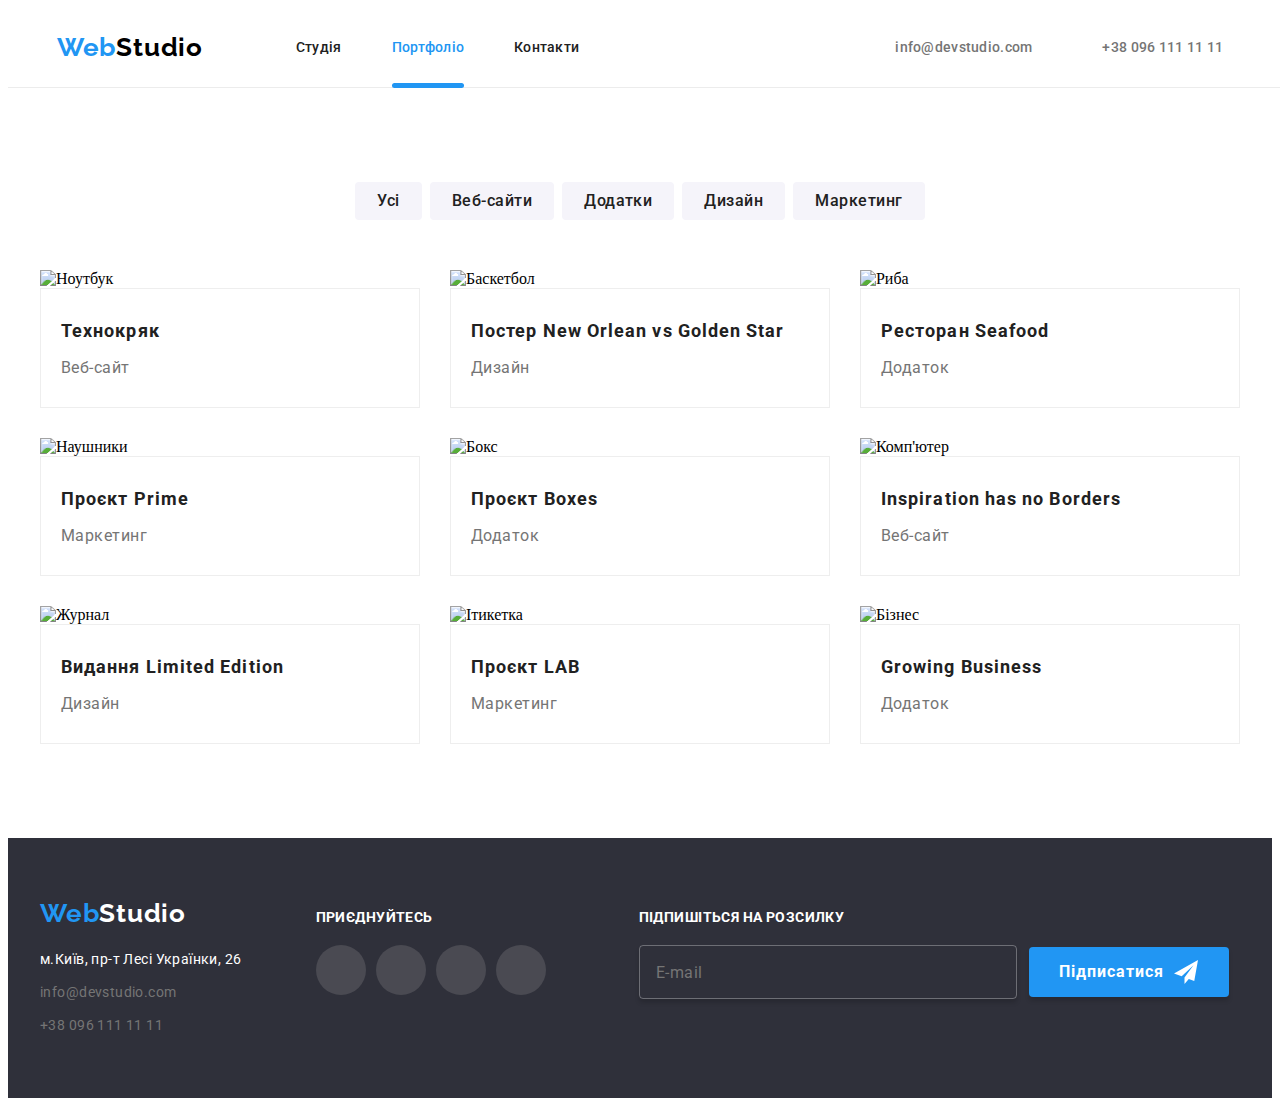
==== pages/portfolio.html @ b269b4cb "biblitek" ====
<!DOCTYPE html>
<html lang="en">

<head>
    <meta charset="UTF-8">
    <meta name="viewport" content="width=device-width, initial-scale=1.0">
    <title>Document</title>
    <link rel="stylesheet" href="https://cdnjs.cloudflare.com/ajax/libs/modern-normalize/2.0.0/modern-normalize.min.css"
        integrity="sha512-4xo8blKMVCiXpTaLzQSLSw3KFOVPWhm/TRtuPVc4WG6kUgjH6J03IBuG7JZPkcWMxJ5huwaBpOpnwYElP/m6wg=="
        crossorigin="anonymous" referrerpolicy="no-referrer" />
    <link rel="preconnect" href="https://fonts.googleapis.com">
    <link rel="preconnect" href="https://fonts.gstatic.com" crossorigin>
    <link
        href="https://fonts.googleapis.com/css2?family=Raleway:ital,wght@0,100..900;1,100..900&family=Roboto:ital,wght@0,100;0,300;0,400;0,500;0,700;0,900;1,100;1,300;1,400;1,500;1,700;1,900&display=swap"
        rel="stylesheet">
    <link rel="stylesheet" href="https://cdnjs.cloudflare.com/ajax/libs/animate.css/4.1.1/animate.min.css" />
    <link rel="stylesheet" href="../css/reset.css">
    <link rel="stylesheet" href="../css/portfolio.css">
</head>

<body>
    <header class="header animate__animated animate__slideInDown">
        <div class="container header-css">
            <a class="logo" href="../index.html"><span class="logo-span">Web</span>Studio</a>
            <nav class="header-nav">
                <ul class="nav-list">
                    <li class="nav-item"><a class="nav-link" href="../index.html">Студія</a></li>
                    <li class="nav-item"><a class="nav-link-2" href="../pages/portfolio.html">Портфоліо</a></li>
                    <li class="nav-item"><a class="nav-link" href="../pages/contact.html">Контакти</a></li>
                </ul>
            </nav>
            <ul class="header-list">
                <li class="header-item">
                    <a class="header-link" href="mailto:info@devstudio.com">
                        <svg class="header-img">
                            <use href="../imges/symbol-defs.svg#icon-email" class="header-use"></use>
                        </svg>info@devstudio.com</a>
                </li>
                <li class="header-item">
                    <a class="header-link" href="tel:+380961111111">
                        <svg class="header-im">
                            <use href="../imges/symbol-defs.svg#icon-smartphone" class="header-use"></use>
                        </svg>+38 096 111 11 11</a>
                </li>
            </ul>
        </div>
    </header>
    <div class="line"></div>
    <main>
        <section class="hero">
            <div class="container">
                <ul class="hero-list animate__animated ">
                    <li class="hero-item"><button class="hero-btn" type="button">Усі</button></li>
                    <li class="hero-item"><button class="hero-btn" type="button">Веб-сайти</button></li>
                    <li class="hero-item"><button class="hero-btn" type="button">Додатки</button></li>
                    <li class="hero-item"><button class="hero-btn" type="button">Дизайн</button></li>
                    <li class="hero-item"><button class="hero-btn" type="button">Маркетинг</button></li>
                </ul>
            </div>
        </section>
        <section class="portfolio">
            <div class="container">
                <ul class="portfolio-list">
                    <li class="portfolio-item">
                        <div class="portfolio-box">
                            <img class="portfolio-img" src="../imges/nout-squoosh.jpg" alt="Ноутбук">
                            <p class="portfolio-p">Ресурс пропонує комплексні пропозиції з різним рівнем функціоналу та
                                сервісів. Все це дозволить відвідувачу отримати вичерпні відомості про компанію чи
                                приватну
                                особу.</p>
                        </div>
                        <div class="portfolio-div">
                            <h3 class="portfolio-name">Технокряк</h3>
                            <p class="portfolio-text">Веб-сайт</p>
                        </div>
                    </li>
                    <li class="portfolio-item">
                        <div class="portfolio-box">
                            <img class="portfolio-img" src="../imges/basketball-squoosh.png" alt="Баскетбол">
                            <p class="portfolio-p">Ресурс пропонує комплексні пропозиції з різним рівнем функціоналу та
                                сервісів. Все це дозволить відвідувачу отримати вичерпні відомості про компанію чи
                                приватну
                                особу.</p>
                        </div>
                        <div class="portfolio-div">
                            <h3 class="portfolio-name">Постер New Orlean vs Golden Star</h3>
                            <p class="portfolio-text">Дизайн</p>
                        </div>
                    </li>
                    <li class="portfolio-item">
                        <div class="portfolio-box">
                            <img class="portfolio-img" src="../imges/seafood-squoosh.jpg" alt="Риба">
                            <p class="portfolio-p">Ресурс пропонує комплексні пропозиції з різним рівнем функціоналу та
                                сервісів. Все це дозволить відвідувачу отримати вичерпні відомості про компанію чи
                                приватну
                                особу.</p>
                        </div>
                        <div class="portfolio-div">
                            <h3 class="portfolio-name">Ресторан Seafood</h3>
                            <p class="portfolio-text">Додаток</p>
                        </div>
                    </li>
                    <li class="portfolio-item">
                        <div class="portfolio-box">
                            <img class="portfolio-img" src="../imges/naushnik-squoosh.jpg" alt="Наушники">
                            <p class="portfolio-p">Ресурс пропонує комплексні пропозиції з різним рівнем функціоналу та
                                сервісів. Все це дозволить відвідувачу отримати вичерпні відомості про компанію чи
                                приватну
                                особу.</p>
                        </div>
                        <div class="portfolio-div">
                            <h3 class="portfolio-name">Проєкт Prime</h3>
                            <p class="portfolio-text">Маркетинг</p>
                        </div>
                    </li>
                    <li class="portfolio-item">
                        <div class="portfolio-box">
                            <img class="portfolio-img" src="../imges/boxes-squoosh.jpg" alt="Бокс">
                            <p class="portfolio-p">Ресурс пропонує комплексні пропозиції з різним рівнем функціоналу та
                                сервісів. Все це дозволить відвідувачу отримати вичерпні відомості про компанію чи
                                приватну
                                особу.</p>
                        </div>
                        <div class="portfolio-div">
                            <h3 class="portfolio-name">Проєкт Boxes</h3>
                            <p class="portfolio-text">Додаток</p>
                        </div>
                    </li>
                    <li class="portfolio-item">
                        <div class="portfolio-box">
                            <img class="portfolio-img" src="../imges/computer2-squoosh.jpg" alt="Комп'ютер">
                            <p class="portfolio-p">Ресурс пропонує комплексні пропозиції з різним рівнем функціоналу та
                                сервісів. Все це дозволить відвідувачу отримати вичерпні відомості про компанію чи
                                приватну
                                особу.</p>
                        </div>
                        <div class="portfolio-div">
                            <h3 class="portfolio-name">Inspiration has no Borders</h3>
                            <p class="portfolio-text">Веб-сайт</p>
                        </div>
                    </li>
                    <li class="portfolio-item">
                        <div class="portfolio-box">
                            <img class="portfolio-img" src="../imges/jurnal-squoosh.jpg" alt="Журнал">
                            <p class="portfolio-p">Ресурс пропонує комплексні пропозиції з різним рівнем функціоналу та
                                сервісів. Все це дозволить відвідувачу отримати вичерпні відомості про компанію чи
                                приватну
                                особу.</p>
                        </div>
                        <div class="portfolio-div">
                            <h3 class="portfolio-name">Видання Limited Edition</h3>
                            <p class="portfolio-text">Дизайн</p>
                        </div>
                    </li>
                    <li class="portfolio-item">
                        <div class="portfolio-box">
                            <img class="portfolio-img" src="../imges/lab-squoosh.jpg" alt="Ітикетка">
                            <p class="portfolio-p">Ресурс пропонує комплексні пропозиції з різним рівнем функціоналу та
                                сервісів. Все це дозволить відвідувачу отримати вичерпні відомості про компанію чи
                                приватну
                                особу.</p>
                        </div>
                        <div class="portfolio-div">
                            <h3 class="portfolio-name">Проєкт LAB</h3>
                            <p class="portfolio-text">Маркетинг</p>
                        </div>
                    </li>
                    <li class="portfolio-item">
                        <div class="portfolio-box">
                            <img class="portfolio-img" src="../imges/businnes-squoosh.jpg" alt="Бізнес">
                            <p class="portfolio-p">Ресурс пропонує комплексні пропозиції з різним рівнем функціоналу та
                                сервісів. Все це дозволить відвідувачу отримати вичерпні відомості про компанію чи
                                приватну
                                особу.</p>
                        </div>
                        <div class="portfolio-div">
                            <h3 class="portfolio-name">Growing Business</h3>
                            <p class="portfolio-text">Додаток</p>
                        </div>
                    </li>
                </ul>
            </div>
        </section>
    </main>
    <footer class="footer">
        <div class="container footer-fv">
            <div class="footer-div">
                <a class="footer-logo" href="../index.html"><span class="footer-logo-span">Web</span>Studio</a>
                <address class="address">
                    <a class="address-text" target="_blank"
                        href="https://www.google.com/maps/place/%D1%83%D0%BB.+%D0%9B%D0%B5%D1%81%D0%B8+%D0%A3%D0%BA%D1%80%D0%B0%D0%B8%D0%BD%D0%BA%D0%B8,+26,+%D0%9A%D0%B8%D0%B5%D0%B2,+02000/@50.5190802,30.4385136,17z/data=!3m1!4b1!4m6!3m5!1s0x40d4d29b9e369069:0xff64663a5fd75cd5!8m2!3d50.5190802!4d30.4385136!16s%2Fg%2F11hz60_tnl?entry=ttu">м.Київ,
                        пр-т Лесі Українки, 26</a>
                    <ul class="address-list">
                        <li class="address-item"><a class="address-link"
                                href="maito:info@devstudio.com">info@devstudio.com</a></li>
                        <li class="address-item"><a class="address-link" href="tel:+380961111111">+38 096 111 11 11</a>
                        </li>
                    </ul>
                </address>
            </div>
            <div class="footer-dv">
                <section class="social-section">
                    <h2 class="social-text">Приєднуйтесь</h2>
                    <div class="social-icons">
                        <a target="_blank" href="https://www.instagram.com/" class="social-icon">
                            <svg class="footer-svg">
                                <use href="../imges/symbol-defs.svg#icon-instagram" class="footer-use"></use>
                            </svg>
                        </a>
                        <a target="_blank" href="https://www.twitter.com/" class="social-icon">
                            <svg class="footer-svg">
                                <use href="../imges/symbol-defs.svg#icon-twitter" class="footer-use"></use>
                            </svg>
                        </a>
                        <a target="_blank" href="https://www.facebook.com/" class="social-icon">
                            <svg class="footer-svg">
                                <use href="../imges/symbol-defs.svg#icon-facebook" class="footer-use"></use>
                            </svg>
                        </a>
                        <a target="_blank" href="https://ua.linkedin.com/" class="social-icon">
                            <svg class="footer-svg">
                                <use href="../imges/symbol-defs.svg#icon-in" class="footer-use"></use>
                            </svg>
                        </a>
                    </div>
                </section>
            </div>
            <div class="form">
                <p class="form-p">Підпишіться на розсилку</p>
                <form class="form-form">
                    <lable class="form-lable">
                        <input required placeholder="E-mail" type="text" class="form-input">
                        <button type="submit" class="form-btn">Підписатися
                            <svg class="form-svg">
                                <use href="../imges/symbol-defs-2.svg#icon-telegram"></use>
                            </svg>
                        </button>
                    </lable>
                </form>
            </div>
        </div>
    </footer>
</body>

</html>
---- css/portfolio.css ----
:root {
    --logo-color: #000;
    --accent-color: #2196F3;
    --title-color: #212121;
    --added-text: #757575;
    --main-backround: #FFF;
    --team-backround: #F5F4FA;
    --footer-backround: #2F303A;
    --footer-number: rgba(255, 255, 255, 0.60);
    --line-color: #ECECEC;
    --background: #EEE;
    --icon-color: #4a4a52;
}

.portfolio-div {
    border: 1px solid var(--background);
    padding: 24px 20px;
}

.line {
    background: var(--line-color);
    width: 1500px;
    height: 1px;
}

.container {
    width: 1200px;
    margin: 0 auto;
    padding: 0 15px;
}

.header {
    padding-top: 24px;
    padding-bottom: 25px;
}

.header-css {
    display: flex;
    justify-content: center;
    align-items: center;
}

.header-list {
    display: flex;
    gap: 50px;
}

.hero {
    padding-top: 94px;
    padding-bottom: 50px;
}

.hero-list {
    display: flex;
    gap: 8px;
    justify-content: center;
}

.portfolio {
    padding-bottom: 94px;
}

.footer {
    background: var(--footer-backround);
    padding-top: 60px;
    padding-bottom: 60px;
}

.footer-div {
    margin-right: 74px;
}

.logo {
    color: var(--logo-color);
    font-family: Raleway;
    font-size: 26px;
    font-style: normal;
    font-weight: 700;
    line-height: normal;
    letter-spacing: 0.78px;
    margin-right: 93px;
}

.logo-span {
    color: var(--accent-color);
    font-family: Raleway;
    font-size: 26px;
    font-style: normal;
    font-weight: 700;
    letter-spacing: 0.78px;
}

.nav-item {
    position: relative;
}

.nav-list {
    display: flex;
    gap: 50px;
    margin-right: 290px;
}

.nav-link-2::after {
    content: "";
    display: block;
    width: 100%;
    height: 5px;
    background-color: var(--accent-color);
    border-radius: 20px;
    margin-top: 10px;
    position: absolute;
    top: 35px;
}

.nav-link-2 {
    color: var(--accent-color);
    font-family: Roboto;
    font-size: 14px;
    font-style: normal;
    font-weight: 500;
    line-height: normal;
    letter-spacing: 0.28px;
    transition-property: color;
    transition-duration: 250ms;
}

.nav-link-2:hover {
    color: var(--accent-color);
}

.nav-link::after {
    content: "";
    display: block;
    width: 100%;
    height: 5px;
    background-color: var(--accent-color);
    border-radius: 20px;
    margin-top: 10px;
    position: absolute;
    top: 35px;
    opacity: 0;
    transform: scale(0);
    transition: transform 1s;
    transition-property: transform, opacity;
    transition-duration: 250ms cubic-bezier(0.4, 0, 0.2, 1);
}

.nav-link:hover::after,
.nav-link:focus::after {
    opacity: 1;
    transform: scale(1);
}

.nav-link {
    color: var(--title-color);
    font-family: Roboto;
    font-size: 14px;
    font-style: normal;
    font-weight: 500;
    letter-spacing: 0.28px;
    transition-property: color;
    transition-duration: 250ms;
}

.nav-link:hover,
:focus {
    color: var(--accent-color);
}


.header-list {
    display: flex;
}

.header-link {
    display: flex;
    align-items: center;
}

.header-img {
    width: 16px;
    height: 12px;
    margin-right: 10px;
    fill: var(--added-text);
}

.header-im {
    width: 10px;
    height: 16px;
    margin-right: 10px;
    fill: var(--added-text);
    transition-property: fill;
    transition-duration: 250ms;
    transition-timing-function: cubic-bezier(0.4, 0, 0.2, 1);
}

.header-link {
    color: var(--added-text);
    font-family: Roboto;
    font-size: 14px;
    font-style: normal;
    font-weight: 500;
    letter-spacing: 0.28px;
    transition-property: color;
    transition-duration: 250ms;
    transition-timing-function: cubic-bezier(0.4, 0, 0.2, 1);
}

.header-item:hover,
:focus {

    .header-link {
        color: var(--accent-color);
    }

    .header-img,
    .header-im {
        fill: var(--accent-color);
    }
}

.header-link:hover {
    color: var(--accent-color);
}

.hero-btn {
    border-radius: 4px;
    background: var(--team-backround);
    color: var(--title-color);
    text-align: center;
    font-family: Roboto;
    font-size: 16px;
    font-style: normal;
    font-weight: 500;
    line-height: 1.625;
    letter-spacing: 0.48px;
    padding-top: 6px;
    padding-bottom: 6px;
    padding-left: 22px;
    padding-right: 22px;
    border: none;
    transition-property: background-color, color, box-shadow;
    transition-duration: 250ms;
    transition-timing-function: cubic-bezier(0.4, 0, 0.2, 1);
}

.hero-btn:hover {
    border-radius: 4px;
    background: var(--accent-color);
    box-shadow: 0px 3px 1px 0px rgba(0, 0, 0, 0.10), 0px 1px 2px 0px rgba(0, 0, 0, 0.08), 0px 2px 2px 0px rgba(0, 0, 0, 0.12);
    color: var(--main-backround);
    text-align: center;
    font-family: Roboto;
    font-size: 16px;
    font-style: normal;
    font-weight: 500;
    line-height: 1.625;
    letter-spacing: 0.48px;
}

.hero-btn:focus {
    border-radius: 4px;
    background: var(--accent-color);
    box-shadow: 0px 3px 1px 0px rgba(0, 0, 0, 0.10), 0px 1px 2px 0px rgba(0, 0, 0, 0.08), 0px 2px 2px 0px rgba(0, 0, 0, 0.12);
    color: var(--main-backround);
    text-align: center;
    font-family: Roboto;
    font-size: 16px;
    font-style: normal;
    font-weight: 500;
    line-height: 1.625;
    letter-spacing: 0.48px;
}

.portfolio-item {
    flex-basis: calc((100% - 60px) / 3);
    transition-property: box-shadow;
    transition-duration: 250ms;
    transition-timing-function: cubic-bezier(0.4, 0, 0.2, 1);
}

.portfolio-item:hover {
    box-shadow: 0px 1px 1px 0px rgba(0, 0, 0, 0.12), 0px 4px 4px 0px rgba(0, 0, 0, 0.06), 1px 4px 6px 0px rgba(0, 0, 0, 0.16);

    .portfolio-p {
        opacity: 1;
        transform: translateY(0);
    }
}

.portfolio-box {
    position: relative;
    overflow: hidden;
}

.portfolio-img {
    width: 100%;
}

.portfolio-p {
    position: absolute;
    width: 370px;
    height: 294px;
    opacity: 0;
    top: 0;
    left: 0;
    padding: 63px 24px 63px 24px;
    background-color: rgba(33, 150, 243, 0.9);
    color: var(--main-backround);
    font-family: Roboto;
    font-size: 18px;
    font-weight: 400;
    line-height: 1.55;
    letter-spacing: 0.54px;
    transform: translateY(100%);
    transition-property: opacity, transform;
    transition-duration: 250ms;
    transition-timing-function: cubic-bezier(0.4, 0, 0.2, 1);
    transition-property: transform;
    transition-duration: 250ms;
    transition-timing-function: cubic-bezier(0.4, 0, 0.2, 1);
}

.portfolio-name {
    color: var(--title-color);
    font-family: Roboto;
    font-size: 18px;
    font-style: normal;
    font-weight: 700;
    line-height: 2;
    letter-spacing: 1.08px;
    margin-bottom: 4px;
}

.portfolio-text {
    color: var(--added-text);
    font-family: Roboto;
    font-size: 16px;
    font-style: normal;
    font-weight: 400;
    line-height: 1.875;
    letter-spacing: 0.48px;
}

.portfolio-list {
    display: flex;
    flex-wrap: wrap;
    gap: 30px;
}

.address {
    margin-top: 20px;
    font-style: normal;
}

.address-item {
    margin-top: 9px;
}

.address-list {
    margin-top: 9px;
}

.address-text {
    color: var(--main-backround);
    font-family: Roboto;
    font-size: 14px;
    font-weight: 400;
    line-height: 1.71;
    letter-spacing: 0.42px;
}

.address-link {
    color: var(--added-text);
    font-family: Roboto;
    font-size: 14px;
    font-style: normal;
    font-weight: 400;
    line-height: 1.71;
    letter-spacing: 0.42px;
}

.footer-logo-span {
    color: var(--accent-color);
    font-family: Raleway;
    font-size: 26px;
    font-style: normal;
    font-weight: 700;
    letter-spacing: 0.78px;
}

.footer-logo {
    color: var(--main-backround);
    font-family: Raleway;
    font-size: 26px;
    font-style: normal;
    font-weight: 700;
    letter-spacing: 0.78px;
}

.social-section {
    margin-right: 93px;
}

.social-text {
    color: var(--main-backround);
    font-family: Roboto;
    font-size: 14px;
    font-style: normal;
    font-weight: 700;
    line-height: normal;
    letter-spacing: 0.42px;
    text-transform: uppercase;
    margin-bottom: 20px;
}

.social-icons {
    display: flex;
    justify-content: center;
    gap: 10px;
}

.social-icon {
    width: 50px;
    height: 50px;
    border-radius: 50%;
    background-color: var(--icon-color);
    display: flex;
    justify-content: center;
    align-items: center;
}

.social-icon {
    width: 50px;
    height: 50px;
    border-radius: 50%;
    display: flex;
    justify-content: center;
    align-items: center;
    transition-property: background-color;
    transition-duration: 250ms;
}

.social-icon:hover {
    background-color: var(--accent-color);
}

.social-icon:focus {
    background-color: var(--accent-color);
}

.footer-svg {
    width: 20px;
    height: 20px;
    margin-top: 32px;
    margin: 12px;
    fill: var(--main-backround);
}

.footer-fv {
    display: flex;
    align-items: baseline;
}

.form-p {
    color: var(--main-backround);
    font-family: Roboto;
    font-size: 14px;
    font-weight: 700;
    letter-spacing: 0.42px;
    text-transform: uppercase;
}

.form-lable {
    display: flex;
    justify-content: center;
    align-items: center;
    gap: 12px;
    margin-top: 20px;
}

.form-input {
    display: flex;
    flex-direction: column;
    justify-content: center;
    color: var(--footer-number);
    font-family: Roboto;
    font-size: 16px;
    font-style: normal;
    font-weight: 400;
    line-height: 125%;
    letter-spacing: 0.48px;
    width: 358px;
    height: 50px;
    border-radius: 4px;
    border: 1px solid rgba(255, 255, 255, 0.30);
    background: rgba(33, 150, 243, 0.00);
    box-shadow: 0px 4px 4px 0px rgba(0, 0, 0, 0.15);
    padding-left: 16px;
}

.form-btn {
    color: var(--main-backround);
    text-align: center;
    font-family: Roboto;
    font-size: 16px;
    font-style: normal;
    font-weight: 700;
    line-height: 187%;
    letter-spacing: 0.96px;
    border-radius: 4px;
    background: var(--accent-color);
    box-shadow: 0px 4px 4px 0px rgba(0, 0, 0, 0.15);
    width: 200px;
    height: 50px;
    border: none;
    display: flex;
    align-items: center;
    justify-content: center;
    gap: 10px;
}

.form-svg {
    width: 24px;
    height: 24px;
    fill: var(--main-backround);
}
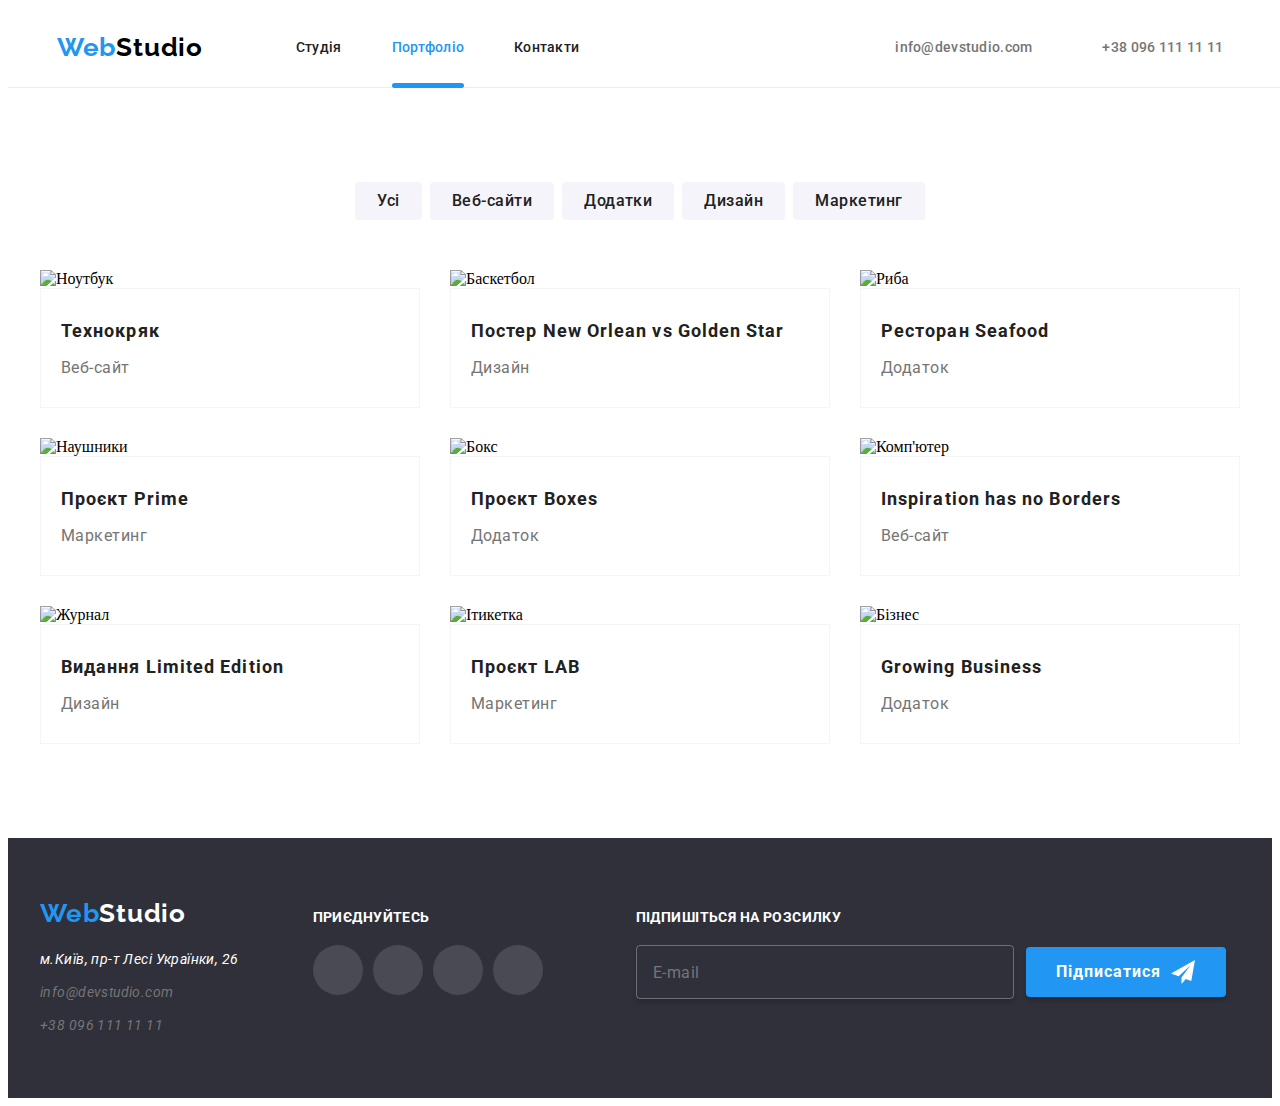
==== commit 8774eacd: "scss&" ====
--- a/pages/portfolio.html
+++ b/pages/portfolio.html
@@ -4,7 +4,7 @@
 <head>
     <meta charset="UTF-8">
     <meta name="viewport" content="width=device-width, initial-scale=1.0">
-    <title>Document</title>
+    <title>WebStudio</title>
     <link rel="stylesheet" href="https://cdnjs.cloudflare.com/ajax/libs/modern-normalize/2.0.0/modern-normalize.min.css"
         integrity="sha512-4xo8blKMVCiXpTaLzQSLSw3KFOVPWhm/TRtuPVc4WG6kUgjH6J03IBuG7JZPkcWMxJ5huwaBpOpnwYElP/m6wg=="
         crossorigin="anonymous" referrerpolicy="no-referrer" />
@@ -14,32 +14,31 @@
         href="https://fonts.googleapis.com/css2?family=Raleway:ital,wght@0,100..900;1,100..900&family=Roboto:ital,wght@0,100;0,300;0,400;0,500;0,700;0,900;1,100;1,300;1,400;1,500;1,700;1,900&display=swap"
         rel="stylesheet">
     <link rel="stylesheet" href="https://cdnjs.cloudflare.com/ajax/libs/animate.css/4.1.1/animate.min.css" />
-    <link rel="stylesheet" href="../css/reset.css">
-    <link rel="stylesheet" href="../css/portfolio.css">
+    <link rel="stylesheet" href="../style/main.min.css">
 </head>
 
 <body>
     <header class="header animate__animated animate__slideInDown">
-        <div class="container header-css">
-            <a class="logo" href="../index.html"><span class="logo-span">Web</span>Studio</a>
-            <nav class="header-nav">
-                <ul class="nav-list">
-                    <li class="nav-item"><a class="nav-link" href="../index.html">Студія</a></li>
-                    <li class="nav-item"><a class="nav-link-2" href="../pages/portfolio.html">Портфоліо</a></li>
-                    <li class="nav-item"><a class="nav-link" href="../pages/contact.html">Контакти</a></li>
+        <div class="container header__css">
+            <a class="header__logo" href="../index.html"><span class="header__span">Web</span>Studio</a>
+            <nav class="header__nav">
+                <ul class="nav__list">
+                    <li class="nav__item"><a class="nav__link" href="../index.html">Студія</a></li>
+                    <li class="nav__item"><a class="nav__link-2" href="../pages/portfolio.html">Портфоліо</a></li>
+                    <li class="nav__item"><a class="nav__link" href="../pages/contact.html">Контакти</a></li>
                 </ul>
             </nav>
-            <ul class="header-list">
-                <li class="header-item">
-                    <a class="header-link" href="mailto:info@devstudio.com">
-                        <svg class="header-img">
-                            <use href="../imges/symbol-defs.svg#icon-email" class="header-use"></use>
+            <ul class="header__list">
+                <li class="header__item">
+                    <a class="header__link" href="mailto:info@devstudio.com">
+                        <svg class="header__img">
+                            <use href="../imges/symbol-defs.svg#icon-email" class="header__use"></use>
                         </svg>info@devstudio.com</a>
                 </li>
-                <li class="header-item">
-                    <a class="header-link" href="tel:+380961111111">
-                        <svg class="header-im">
-                            <use href="../imges/symbol-defs.svg#icon-smartphone" class="header-use"></use>
+                <li class="header__item">
+                    <a class="header__link" href="tel:+380961111111">
+                        <svg class="header__im">
+                            <use href="../imges/symbol-defs.svg#icon-smartphone" class="header__use"></use>
                         </svg>+38 096 111 11 11</a>
                 </li>
             </ul>
@@ -47,14 +46,14 @@
     </header>
     <div class="line"></div>
     <main>
-        <section class="hero">
+        <section class="hiro">
             <div class="container">
-                <ul class="hero-list animate__animated ">
-                    <li class="hero-item"><button class="hero-btn" type="button">Усі</button></li>
-                    <li class="hero-item"><button class="hero-btn" type="button">Веб-сайти</button></li>
-                    <li class="hero-item"><button class="hero-btn" type="button">Додатки</button></li>
-                    <li class="hero-item"><button class="hero-btn" type="button">Дизайн</button></li>
-                    <li class="hero-item"><button class="hero-btn" type="button">Маркетинг</button></li>
+                <ul class="hiro__list animate__animated ">
+                    <li class="hiro__item"><button class="hiro__btn" type="button">Усі</button></li>
+                    <li class="hiro__item"><button class="hiro__btn" type="button">Веб-сайти</button></li>
+                    <li class="hiro__item"><button class="hiro__btn" type="button">Додатки</button></li>
+                    <li class="hiro__item"><button class="hiro__btn" type="button">Дизайн</button></li>
+                    <li class="hiro__item"><button class="hiro__btn" type="button">Маркетинг</button></li>
                 </ul>
             </div>
         </section>
@@ -183,55 +182,55 @@
         </section>
     </main>
     <footer class="footer">
-        <div class="container footer-fv">
-            <div class="footer-div">
-                <a class="footer-logo" href="../index.html"><span class="footer-logo-span">Web</span>Studio</a>
+        <div class="container footer__fv">
+            <div class="footer__div">
+                <a class="footer__logo" href="../index.html"><span class="footer__span">Web</span>Studio</a>
                 <address class="address">
-                    <a class="address-text" target="_blank"
+                    <a class="address__text" target="_blank"
                         href="https://www.google.com/maps/place/%D1%83%D0%BB.+%D0%9B%D0%B5%D1%81%D0%B8+%D0%A3%D0%BA%D1%80%D0%B0%D0%B8%D0%BD%D0%BA%D0%B8,+26,+%D0%9A%D0%B8%D0%B5%D0%B2,+02000/@50.5190802,30.4385136,17z/data=!3m1!4b1!4m6!3m5!1s0x40d4d29b9e369069:0xff64663a5fd75cd5!8m2!3d50.5190802!4d30.4385136!16s%2Fg%2F11hz60_tnl?entry=ttu">м.Київ,
                         пр-т Лесі Українки, 26</a>
-                    <ul class="address-list">
-                        <li class="address-item"><a class="address-link"
+                    <ul class="address__list">
+                        <li class="address__item"><a class="address__link"
                                 href="maito:info@devstudio.com">info@devstudio.com</a></li>
-                        <li class="address-item"><a class="address-link" href="tel:+380961111111">+38 096 111 11 11</a>
+                        <li class="address__item"><a class="address__link" href="tel:+380961111111">+38 096 111 11 11</a>
                         </li>
                     </ul>
                 </address>
             </div>
-            <div class="footer-dv">
-                <section class="social-section">
-                    <h2 class="social-text">Приєднуйтесь</h2>
-                    <div class="social-icons">
-                        <a target="_blank" href="https://www.instagram.com/" class="social-icon">
-                            <svg class="footer-svg">
-                                <use href="../imges/symbol-defs.svg#icon-instagram" class="footer-use"></use>
-                            </svg>
-                        </a>
-                        <a target="_blank" href="https://www.twitter.com/" class="social-icon">
-                            <svg class="footer-svg">
-                                <use href="../imges/symbol-defs.svg#icon-twitter" class="footer-use"></use>
-                            </svg>
-                        </a>
-                        <a target="_blank" href="https://www.facebook.com/" class="social-icon">
-                            <svg class="footer-svg">
-                                <use href="../imges/symbol-defs.svg#icon-facebook" class="footer-use"></use>
-                            </svg>
-                        </a>
-                        <a target="_blank" href="https://ua.linkedin.com/" class="social-icon">
-                            <svg class="footer-svg">
-                                <use href="../imges/symbol-defs.svg#icon-in" class="footer-use"></use>
+            <div class="footer__dv">
+                <section class="social">
+                    <h2 class="social__text">Приєднуйтесь</h2>
+                    <div class="social__icons">
+                        <a target="_blank" href="https://www.instagram.com/" class="social__icon">
+                            <svg class="footer__svg">
+                                <use href="../imges/symbol-defs.svg#icon-instagram" class="footer__use"></use>
+                            </svg>
+                        </a>
+                        <a target="_blank" href="https://www.twitter.com/" class="social__icon">
+                            <svg class="footer__svg">
+                                <use href="../imges/symbol-defs.svg#icon-twitter" class="footer__use"></use>
+                            </svg>
+                        </a>
+                        <a target="_blank" href="https://www.facebook.com/" class="social__icon">
+                            <svg class="footer__svg">
+                                <use href="../imges/symbol-defs.svg#icon-facebook" class="footer__use"></use>
+                            </svg>
+                        </a>
+                        <a target="_blank" href="https://ua.linkedin.com/" class="social__icon">
+                            <svg class="footer__svg">
+                                <use href="../imges/symbol-defs.svg#icon-in" class="footer__use"></use>
                             </svg>
                         </a>
                     </div>
                 </section>
             </div>
             <div class="form">
-                <p class="form-p">Підпишіться на розсилку</p>
-                <form class="form-form">
-                    <lable class="form-lable">
-                        <input required placeholder="E-mail" type="text" class="form-input">
-                        <button type="submit" class="form-btn">Підписатися
-                            <svg class="form-svg">
+                <p class="form__p">Підпишіться на розсилку</p>
+                <form class="form__form">
+                    <lable class="form__lable">
+                        <input id="mail" type="email" required placeholder="E-mail" class="form__input">
+                        <button type="submit" class="form__btn">Підписатися
+                            <svg class="form__svg">
                                 <use href="../imges/symbol-defs-2.svg#icon-telegram"></use>
                             </svg>
                         </button>
--- a/style/main.min.css
+++ b/style/main.min.css
@@ -0,0 +1 @@
+ul{list-style:none;margin:0;padding:0}a{text-decoration:none}h1,h2,h3,h4,p{margin:0}img{display:block}.container{width:1200px;margin:0 auto;padding:0 15px}body{font-family:‘Inter’}.header{padding-top:24px;padding-bottom:25px}.header__css{display:flex;justify-content:center;align-items:center}.header__logo{color:#000;font-family:Raleway;font-size:26px;font-style:normal;font-weight:700;line-height:normal;letter-spacing:.78px;margin-right:93px}.header__span{color:#2196f3;font-family:Raleway;font-size:26px;font-style:normal;font-weight:700;line-height:normal;letter-spacing:.78px}.header__list{display:flex;gap:50px}.header__link{display:flex;align-items:center}.header__img{width:16px;height:12px;margin-right:10px;fill:#757575}.header__im{width:10px;height:16px;margin-right:10px;fill:#757575;transition-property:fill;transition-duration:250ms;transition-timing-function:cubic-bezier(0.4, 0, 0.2, 1)}.header__link{color:#757575;font-family:Roboto;font-size:14px;font-style:normal;font-weight:500;line-height:normal;letter-spacing:.28px;transition-property:color;transition-duration:250ms;transition-timing-function:cubic-bezier(0.4, 0, 0.2, 1)}.header__item:hover__img,.header__item:hover__im,.header :focus__img,.header :focus__im{fill:#2196f3}.header__item:hover__link,.header :focus__link{color:#2196f3}.nav__item{position:relative}.nav__list{display:flex;gap:50px;margin-right:290px}.nav__link-1{color:#2196f3;font-family:Roboto;font-size:14px;font-style:normal;font-weight:500;line-height:normal;letter-spacing:.28px;transition-property:color;transition-duration:250ms}.nav__link-1:hover{color:#2196f3}.nav__link-1::after{content:"";display:block;width:100%;height:5px;background-color:#2196f3;border-radius:20px;margin-top:10px;position:absolute;top:35px}.nav__link{color:#212121;font-family:Roboto;font-size:14px;font-weight:500;letter-spacing:.28px;transition-property:color;transition-duration:250ms}.nav__link:hover,.nav__link:focus{color:#2196f3}.nav__link::after{content:"";display:block;width:100%;height:5px;background-color:#2196f3;border-radius:20px;margin-top:10px;position:absolute;top:35px;opacity:0;transform:scale(0);transition:transform 1s}.nav__link:hover::after,.nav__link:focus::after{opacity:1;transform:scale(1)}.nav__link-2{color:#2196f3;font-family:Roboto;font-size:14px;font-style:normal;font-weight:500;line-height:normal;letter-spacing:.28px;transition-property:color;transition-duration:250ms}.nav__link-2:hover{color:#2196f3}.nav__link-2::after{content:"";display:block;width:100%;height:5px;background-color:#2196f3;border-radius:20px;margin-top:10px;position:absolute;top:35px}.line{background:#ececec;width:1500px;height:1px}.hero{background-image:linear-gradient(rgba(47, 48, 58, 0.4), rgba(47, 48, 58, 0.4)),url(../imges/backround-squoosh.jpg);background-repeat:no-repeat;background-size:cover;padding-top:200px;padding-bottom:200px;text-align:center}.hero__title{color:#fff;text-align:center;font-family:Roboto;font-size:44px;font-weight:900;line-height:1.36;letter-spacing:2.64px;text-transform:uppercase;width:696px;text-align:center;margin:0 auto;margin-bottom:30px}.hero__btn{color:#fff;font-family:Roboto;font-size:16px;font-weight:700;line-height:1.875;letter-spacing:.96px;border-radius:4px;background:#2196f3;padding-top:10px;padding-bottom:10px;padding-left:32px;padding-right:32px;border:none;box-shadow:0px 4px 4px 0px rgba(0,0,0,.15)}.advantages{padding-top:94px}.advantages__item::before{content:"";margin-bottom:30px;width:270px;height:120px;border-radius:4px;background:#f5f4fa;background-image:url(../imges/antenna.png);display:block;background-repeat:no-repeat;background-position:center}.advantages__item:nth-child(2)::before{background-image:url(../imges/clock.png)}.advantages__item:nth-child(3)::before{background-image:url(../imges/diagram.png)}.advantages__item:nth-child(4)::before{background-image:url(../imges/astronaut.png)}.advantages__list{display:flex;justify-content:center;gap:30px}.advantages__title{color:#212121;font-family:Roboto;font-size:14px;font-style:normal;font-weight:700;letter-spacing:.42px;text-transform:uppercase;margin-bottom:10px}.advantages__text{color:#757575;font-family:Roboto;font-size:14px;font-weight:400;line-height:1.71;letter-spacing:.42px;width:270px}.work{padding-top:94px;padding-bottom:94px}.work__text{color:#212121;text-align:center;font-family:Roboto;font-size:36px;font-style:normal;font-weight:700;letter-spacing:1.08px}.work__list{display:flex;margin-top:50px;gap:30px}.work__box{position:relative}.work__btn{color:#fff;text-align:center;font-family:Roboto;font-size:14px;font-weight:700;letter-spacing:.42px;text-transform:uppercase;position:absolute;width:370px;height:70px;background:rgba(47,48,58,.8);border:none;top:224px}.team{background:#f5f4fa;padding-top:94px;padding-bottom:94px}.team__list{display:flex;gap:30px}.team__title{color:#212121;text-align:center;font-family:Roboto;font-size:36px;font-style:normal;font-weight:700;line-height:normal;letter-spacing:1.08px;margin-bottom:50px}.team__name{color:#212121;font-family:Roboto;font-size:16px;font-style:normal;font-weight:500;line-height:normal;letter-spacing:.48px}.team__text{color:#757575;font-family:Roboto;font-size:16px;font-style:normal;font-weight:400;line-height:normal;letter-spacing:.48px;margin-top:10px}.team__item{border-radius:0px 0px 4px 4px;box-shadow:0px 1px 3px 0px rgba(0,0,0,.12),0px 1px 1px 0px rgba(0,0,0,.14),0px 2px 1px 0px rgba(0,0,0,.2)}.team__div{border-radius:0px 0px 4px 4px;background:#fff;text-align:center;padding-top:30px;padding-bottom:30px}.team__ul{display:flex;align-items:center;justify-content:center;gap:10px;margin-top:16px}.team__a{width:50px;height:50px;border-radius:50%;display:flex;justify-content:center;align-items:center;transition-property:background-color;transition-duration:250ms;transition-timing-function:cubic-bezier(0.4, 0, 0.2, 1)}.team__svg{width:20px;height:20px;fill:#afb1b8;transition-property:fill;transition-duration:250ms;transition-timing-function:cubic-bezier(0.4, 0, 0.2, 1)}.team__a:hover{background-color:#2196f3}.team__a:hover__svg{fill:#fff}.team__a:focus{background-color:#2196f3}.team__a:focus__svg{fill:#fff}.customers{padding-top:94px;padding-bottom:94px}.customers__list{display:flex;justify-content:center;align-items:center;gap:30px}.customers__text{display:flex;justify-content:center;color:#212121;text-align:center;font-family:Roboto;font-size:36px;font-weight:700;letter-spacing:1.08px;margin-bottom:50px}.customers__a{padding:16px 30px;border:2px solid #e0e0e0;display:flex;justify-content:center;align-items:center;border-radius:4px;transition-property:border-color;transition-duration:250ms;transition-timing-function:cubic-bezier(0.4, 0, 0.2, 1)}.customers__svg{width:106px;height:60px;fill:#afb1b8;transition-property:fill;transition-duration:250ms;transition-timing-function:cubic-bezier(0.4, 0, 0.2, 1)}.customers__a:hover,.customers__a:focus{border-color:#2196f3}.customers__a:hover__svg,.customers__a:focus__svg{fill:#2196f3}.footer{padding-top:60px;padding-bottom:60px;background:#2f303a}.footer__div{margin-right:74px}.footer__svg{width:20px;height:20px;margin-top:32px;margin:12px;fill:#fff}.footer__fv{display:flex;align-items:baseline}.footer__span{color:#2196f3;font-family:Raleway;font-size:26px;font-weight:700;letter-spacing:.78px}.footer__logo{color:#fff;font-family:Raleway;font-size:26px;font-weight:700;letter-spacing:.78px}.social{margin-right:93px}.social__text{color:#fff;font-family:Roboto;font-size:14px;font-weight:700;letter-spacing:.42px;text-transform:uppercase;margin-bottom:20px}.social__icons{display:flex;justify-content:center;gap:10px}.social__icon{width:50px;height:50px;border-radius:50%;background-color:#4a4a52;display:flex;justify-content:center;align-items:center}.social__icon{width:50px;height:50px;border-radius:50%;display:flex;justify-content:center;align-items:center;transition:background-color 250ms cubic-bezier(0.4, 0, 0.2, 1)}.social__icon:hover{background-color:#2196f3}.social__icon:focus{background-color:#2196f3}.address{margin-top:20px}.address__item{margin-top:9px}.address__list{margin-top:9px}.address__text{color:#fff;font-family:Roboto;font-size:14px;font-weight:400;line-height:1.71;letter-spacing:.42px}.address__link{color:#757575;font-family:Roboto;font-size:14px;font-weight:400;line-height:1.71;letter-spacing:.42px}.form__p{color:#fff;font-family:Roboto;font-size:14px;font-weight:700;letter-spacing:.42px;text-transform:uppercase}.form__lable{display:flex;justify-content:center;align-items:center;gap:12px;margin-top:20px}.form__input{display:flex;flex-direction:column;justify-content:center;color:rgba(255,255,255,.6);font-family:Roboto;font-size:16px;font-weight:400;line-height:125%;letter-spacing:.48px;width:358px;height:50px;border-radius:4px;border:1px solid rgba(255,255,255,.3);background:rgba(33,150,243,0);box-shadow:0px 4px 4px 0px rgba(0,0,0,.15);padding-left:16px}.form__btn{color:#fff;text-align:center;font-family:Roboto;font-size:16px;font-style:normal;font-weight:700;line-height:187%;letter-spacing:.96px;border-radius:4px;background:#2196f3;box-shadow:0px 4px 4px 0px rgba(0,0,0,.15);width:200px;height:50px;border:none;display:flex;align-items:center;justify-content:center;gap:10px}.form__svg{width:24px;height:24px;fill:#fff}.backdrop{position:fixed;top:0;left:0;width:100%;height:100%;background-color:rgba(0,0,0,.2);opacity:1}.is-hidden{pointer-events:none;opacity:0}.is-hidden .modal{transform:translate(2000px, 2000px)}.modal{background-color:#fff;position:absolute;top:50%;left:50%;transform:translate(-50%, -50%);padding:40px 40px 20px 40px;transition-property:transform;transition-duration:250ms;transition-timing-function:cubic-bezier(0.4, 0, 0.2, 1)}.modal-title{color:#212121;text-align:center;font-size:20px;font-weight:700;letter-spacing:.6px;margin-bottom:12px}.modal-label{color:#757575;font-size:12px;font-weight:400;letter-spacing:.12px}.modal-box{display:flex;align-items:center}.modal-input{font-family:"Inter";width:448px;height:40px;border-radius:4px;border:1px solid rgba(33,33,33,.2);margin-top:4px;margin-bottom:10px;display:block;text-indent:38px;transition-property:border,outline;transition-duration:250ms;transition-timing-function:cubic-bezier(0.4, 0, 0.2, 1)}.modal-input:focus,.modal-input:hover{border:1px solid #2196f3;outline:none}.modal-input:hover+.modal-svg,.modal-input:focus+.modal-svg{fill:#2196f3}.modal-svg{fill:#212121;position:absolute;width:20px;height:20px;margin-left:12px;margin-bottom:7px;margin-right:15px;transition-property:fill;transition-duration:250ms;transition-timing-function:cubic-bezier(0.4, 0, 0.2, 1)}.modal-comentt{width:448px;height:120px;flex-shrink:0;border-radius:4px;border:1px solid rgba(33,33,33,.2);color:rgba(117,117,117,.5);font-size:12px;font-weight:400;line-height:normal;letter-spacing:.12px;resize:none;padding:12px 16px;margin:4px 0 25px 0;display:block;transition-property:border,outline;transition-duration:250ms;transition-timing-function:cubic-bezier(0.4, 0, 0.2, 1)}.modal-comentt:focus,.modal-comentt:hover{border:1px solid #2196f3;outline:none}.modal-span{color:#757575;font-family:Roboto;font-size:14px;font-style:normal;font-weight:400;line-height:24px;letter-spacing:.42px;margin-left:8px;margin-right:4px}.modal-link{color:accent-color;font-family:Roboto;font-size:14px;font-style:normal;font-weight:400;line-height:24px;letter-spacing:.42px;text-decoration-line:underline}.modal-check{display:flex;justify-content:center;align-items:center}.modal-checkbox{width:16px;height:15px}.modal-btn{color:#fff;text-align:center;font-size:16px;font-weight:700;line-height:1.87;letter-spacing:.96px;border-radius:4px;background:#2196f3;box-shadow:0px 4px 4px 0px rgba(0,0,0,.15);padding:10px 52px;border:none;margin-left:120px;margin-right:120px;margin-top:30px;margin-bottom:20px;transition-property:background-color;transition-duration:250ms;transition-timing-function:cubic-bezier(0.4, 0, 0.2, 1)}.modal-btn:hover,.modal-btn:focus{background-color:#188ce8}.modal-exit{width:18px;height:18px;fill:#000;transition-property:fill;transition-duration:250ms;transition-timing-function:cubic-bezier(0.4, 0, 0.2, 1)}.modal-close{width:30px;height:30px;border-radius:50%;border:1px solid rgba(0,0,0,.1);display:flex;justify-content:center;align-items:center;background-color:rgba(0,0,0,0);position:absolute;top:8px;right:8px}.modal-close:hover .modal-exit,.modal-close:focus .modal-exit{fill:#2196f3}.hiro{padding-top:94px;padding-bottom:50px}.hiro__list{display:flex;gap:8px;justify-content:center}.hiro__btn{border-radius:4px;background:#f5f4fa;color:#212121;text-align:center;font-family:Roboto;font-size:16px;font-style:normal;font-weight:500;line-height:1.625;letter-spacing:.48px;padding-top:6px;padding-bottom:6px;padding-left:22px;padding-right:22px;border:none;transition-property:background-color,color,box-shadow;transition-duration:250ms;transition-timing-function:cubic-bezier(0.4, 0, 0.2, 1)}.hiro__btn:hover{border-radius:4px;background:#2196f3;box-shadow:0px 3px 1px 0px rgba(0,0,0,.1),0px 1px 2px 0px rgba(0,0,0,.08),0px 2px 2px 0px rgba(0,0,0,.12);color:#fff;text-align:center;font-family:Roboto;font-size:16px;font-style:normal;font-weight:500;line-height:1.625;letter-spacing:.48px}.hiro__btn:focus{border-radius:4px;background:var(--accent-color);box-shadow:0px 3px 1px 0px rgba(0,0,0,.1),0px 1px 2px 0px rgba(0,0,0,.08),0px 2px 2px 0px rgba(0,0,0,.12);color:var(--main-backround);text-align:center;font-family:Roboto;font-size:16px;font-style:normal;font-weight:500;line-height:1.625;letter-spacing:.48px}.portfolio{padding-bottom:94px}.portfolio-div{border:1px solid #f5f4fa;padding:24px 20px}.portfolio-item{flex-basis:calc((100% - 60px)/3);transition-property:box-shadow;transition-duration:250ms;transition-timing-function:cubic-bezier(0.4, 0, 0.2, 1)}.portfolio-item:hover{box-shadow:0px 1px 1px 0px rgba(0,0,0,.12),0px 4px 4px 0px rgba(0,0,0,.06),1px 4px 6px 0px rgba(0,0,0,.16)}.portfolio-item:hover .portfolio-p{opacity:1;transform:translateY(0)}.portfolio-box{position:relative;overflow:hidden}.portfolio-img{width:100%}.portfolio-p{position:absolute;width:370px;height:294px;opacity:0;top:0;left:0;padding:63px 24px 63px 24px;background-color:rgba(33,150,243,.9);color:#fff;font-family:Roboto;font-size:18px;font-weight:400;line-height:1.55;letter-spacing:.54px;transform:translateY(100%);transition-property:opacity,transform;transition-duration:250ms;transition-timing-function:cubic-bezier(0.4, 0, 0.2, 1);transition-property:transform;transition-duration:250ms;transition-timing-function:cubic-bezier(0.4, 0, 0.2, 1)}.portfolio-name{color:#212121;font-family:Roboto;font-size:18px;font-style:normal;font-weight:700;line-height:2;letter-spacing:1.08px;margin-bottom:4px}.portfolio-text{color:#757575;font-family:Roboto;font-size:16px;font-style:normal;font-weight:400;line-height:1.875;letter-spacing:.48px}.portfolio-list{display:flex;flex-wrap:wrap;gap:30px}/*# sourceMappingURL=main.min.css.map */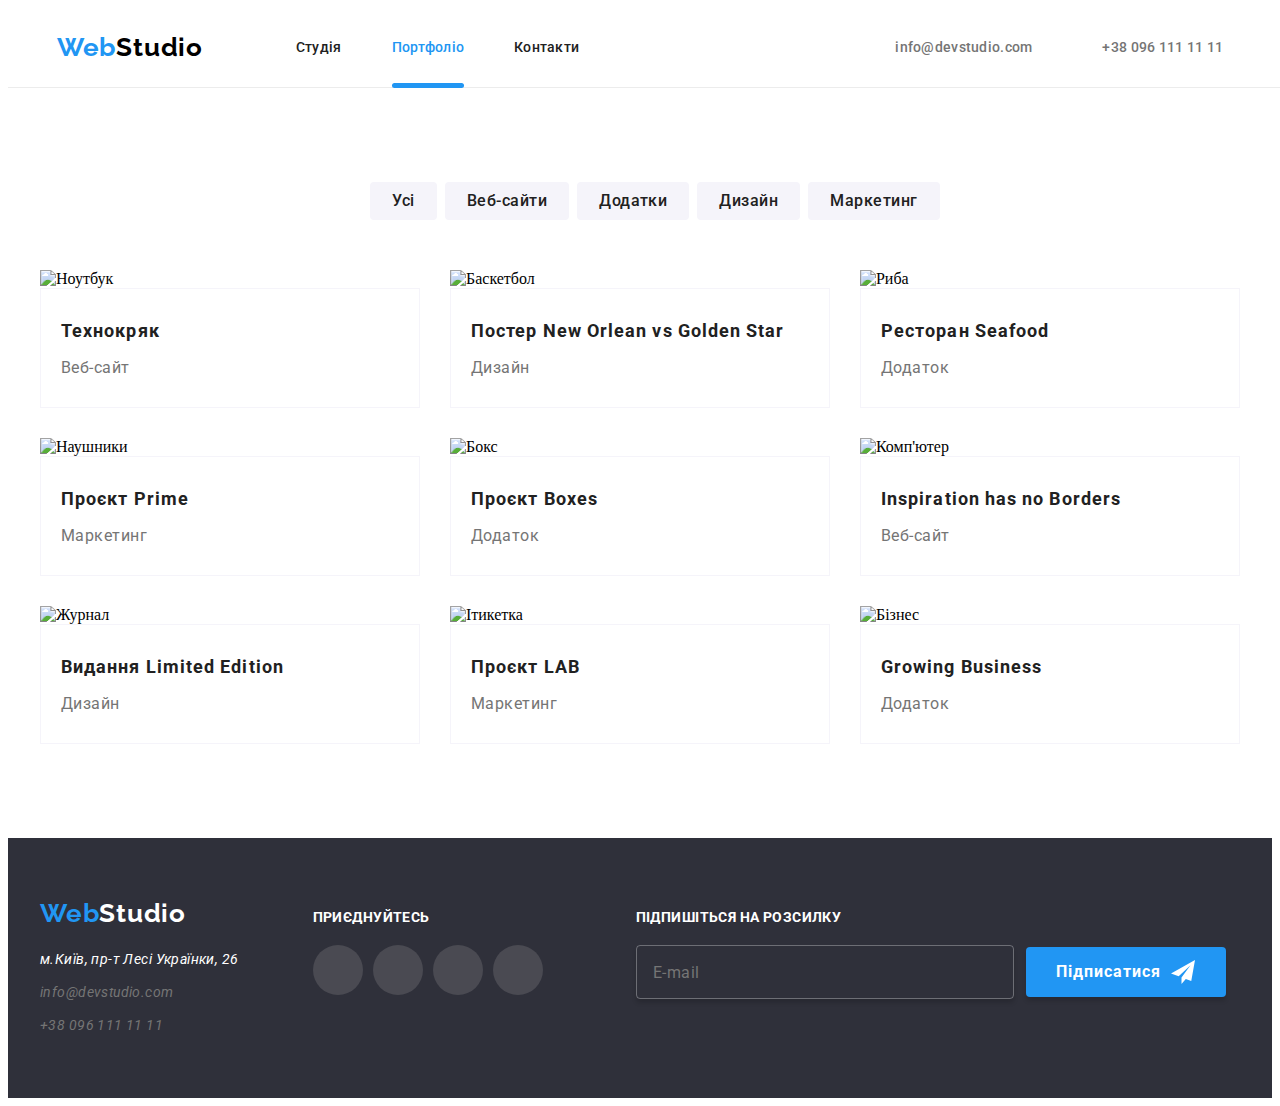
==== commit a174f743: "placeholder" ====
--- a/pages/portfolio.html
+++ b/pages/portfolio.html
@@ -19,12 +19,12 @@
 
 <body>
     <header class="header animate__animated animate__slideInDown">
-        <div class="container header__css">
+        <div class="container header__container">
             <a class="header__logo" href="../index.html"><span class="header__span">Web</span>Studio</a>
             <nav class="header__nav">
                 <ul class="nav__list">
                     <li class="nav__item"><a class="nav__link" href="../index.html">Студія</a></li>
-                    <li class="nav__item"><a class="nav__link-2" href="../pages/portfolio.html">Портфоліо</a></li>
+                    <li class="nav__item"><a class="nav__links" href="../pages/portfolio.html">Портфоліо</a></li>
                     <li class="nav__item"><a class="nav__link" href="../pages/contact.html">Контакти</a></li>
                 </ul>
             </nav>
@@ -37,7 +37,7 @@
                 </li>
                 <li class="header__item">
                     <a class="header__link" href="tel:+380961111111">
-                        <svg class="header__im">
+                        <svg class="header__image">
                             <use href="../imges/symbol-defs.svg#icon-smartphone" class="header__use"></use>
                         </svg>+38 096 111 11 11</a>
                 </li>
@@ -46,135 +46,144 @@
     </header>
     <div class="line"></div>
     <main>
-        <section class="hiro">
-            <div class="container">
-                <ul class="hiro__list animate__animated ">
-                    <li class="hiro__item"><button class="hiro__btn" type="button">Усі</button></li>
-                    <li class="hiro__item"><button class="hiro__btn" type="button">Веб-сайти</button></li>
-                    <li class="hiro__item"><button class="hiro__btn" type="button">Додатки</button></li>
-                    <li class="hiro__item"><button class="hiro__btn" type="button">Дизайн</button></li>
-                    <li class="hiro__item"><button class="hiro__btn" type="button">Маркетинг</button></li>
-                </ul>
-            </div>
-        </section>
         <section class="portfolio">
             <div class="container">
-                <ul class="portfolio-list">
-                    <li class="portfolio-item">
-                        <div class="portfolio-box">
-                            <img class="portfolio-img" src="../imges/nout-squoosh.jpg" alt="Ноутбук">
-                            <p class="portfolio-p">Ресурс пропонує комплексні пропозиції з різним рівнем функціоналу та
-                                сервісів. Все це дозволить відвідувачу отримати вичерпні відомості про компанію чи
-                                приватну
-                                особу.</p>
-                        </div>
-                        <div class="portfolio-div">
-                            <h3 class="portfolio-name">Технокряк</h3>
-                            <p class="portfolio-text">Веб-сайт</p>
-                        </div>
-                    </li>
-                    <li class="portfolio-item">
-                        <div class="portfolio-box">
-                            <img class="portfolio-img" src="../imges/basketball-squoosh.png" alt="Баскетбол">
-                            <p class="portfolio-p">Ресурс пропонує комплексні пропозиції з різним рівнем функціоналу та
-                                сервісів. Все це дозволить відвідувачу отримати вичерпні відомості про компанію чи
-                                приватну
-                                особу.</p>
-                        </div>
-                        <div class="portfolio-div">
-                            <h3 class="portfolio-name">Постер New Orlean vs Golden Star</h3>
-                            <p class="portfolio-text">Дизайн</p>
-                        </div>
-                    </li>
-                    <li class="portfolio-item">
-                        <div class="portfolio-box">
-                            <img class="portfolio-img" src="../imges/seafood-squoosh.jpg" alt="Риба">
-                            <p class="portfolio-p">Ресурс пропонує комплексні пропозиції з різним рівнем функціоналу та
-                                сервісів. Все це дозволить відвідувачу отримати вичерпні відомості про компанію чи
-                                приватну
-                                особу.</p>
-                        </div>
-                        <div class="portfolio-div">
-                            <h3 class="portfolio-name">Ресторан Seafood</h3>
-                            <p class="portfolio-text">Додаток</p>
-                        </div>
-                    </li>
-                    <li class="portfolio-item">
-                        <div class="portfolio-box">
-                            <img class="portfolio-img" src="../imges/naushnik-squoosh.jpg" alt="Наушники">
-                            <p class="portfolio-p">Ресурс пропонує комплексні пропозиції з різним рівнем функціоналу та
-                                сервісів. Все це дозволить відвідувачу отримати вичерпні відомості про компанію чи
-                                приватну
-                                особу.</p>
-                        </div>
-                        <div class="portfolio-div">
-                            <h3 class="portfolio-name">Проєкт Prime</h3>
-                            <p class="portfolio-text">Маркетинг</p>
-                        </div>
-                    </li>
-                    <li class="portfolio-item">
-                        <div class="portfolio-box">
-                            <img class="portfolio-img" src="../imges/boxes-squoosh.jpg" alt="Бокс">
-                            <p class="portfolio-p">Ресурс пропонує комплексні пропозиції з різним рівнем функціоналу та
-                                сервісів. Все це дозволить відвідувачу отримати вичерпні відомості про компанію чи
-                                приватну
-                                особу.</p>
-                        </div>
-                        <div class="portfolio-div">
-                            <h3 class="portfolio-name">Проєкт Boxes</h3>
-                            <p class="portfolio-text">Додаток</p>
-                        </div>
-                    </li>
-                    <li class="portfolio-item">
-                        <div class="portfolio-box">
-                            <img class="portfolio-img" src="../imges/computer2-squoosh.jpg" alt="Комп'ютер">
-                            <p class="portfolio-p">Ресурс пропонує комплексні пропозиції з різним рівнем функціоналу та
-                                сервісів. Все це дозволить відвідувачу отримати вичерпні відомості про компанію чи
-                                приватну
-                                особу.</p>
-                        </div>
-                        <div class="portfolio-div">
-                            <h3 class="portfolio-name">Inspiration has no Borders</h3>
-                            <p class="portfolio-text">Веб-сайт</p>
-                        </div>
-                    </li>
-                    <li class="portfolio-item">
-                        <div class="portfolio-box">
-                            <img class="portfolio-img" src="../imges/jurnal-squoosh.jpg" alt="Журнал">
-                            <p class="portfolio-p">Ресурс пропонує комплексні пропозиції з різним рівнем функціоналу та
-                                сервісів. Все це дозволить відвідувачу отримати вичерпні відомості про компанію чи
-                                приватну
-                                особу.</p>
-                        </div>
-                        <div class="portfolio-div">
-                            <h3 class="portfolio-name">Видання Limited Edition</h3>
-                            <p class="portfolio-text">Дизайн</p>
-                        </div>
-                    </li>
-                    <li class="portfolio-item">
-                        <div class="portfolio-box">
-                            <img class="portfolio-img" src="../imges/lab-squoosh.jpg" alt="Ітикетка">
-                            <p class="portfolio-p">Ресурс пропонує комплексні пропозиції з різним рівнем функціоналу та
-                                сервісів. Все це дозволить відвідувачу отримати вичерпні відомості про компанію чи
-                                приватну
-                                особу.</p>
-                        </div>
-                        <div class="portfolio-div">
-                            <h3 class="portfolio-name">Проєкт LAB</h3>
-                            <p class="portfolio-text">Маркетинг</p>
-                        </div>
-                    </li>
-                    <li class="portfolio-item">
-                        <div class="portfolio-box">
-                            <img class="portfolio-img" src="../imges/businnes-squoosh.jpg" alt="Бізнес">
-                            <p class="portfolio-p">Ресурс пропонує комплексні пропозиції з різним рівнем функціоналу та
-                                сервісів. Все це дозволить відвідувачу отримати вичерпні відомості про компанію чи
-                                приватну
-                                особу.</p>
-                        </div>
-                        <div class="portfolio-div">
-                            <h3 class="portfolio-name">Growing Business</h3>
-                            <p class="portfolio-text">Додаток</p>
+                <div class="hiro">
+                    <div class="container">
+                        <ul class="hiro__list animate__animated ">
+                            <li class="hiro__item"><button class="hiro__btn" type="button">Усі</button></li>
+                            <li class="hiro__item"><button class="hiro__btn" type="button">Веб-сайти</button></li>
+                            <li class="hiro__item"><button class="hiro__btn" type="button">Додатки</button></li>
+                            <li class="hiro__item"><button class="hiro__btn" type="button">Дизайн</button></li>
+                            <li class="hiro__item"><button class="hiro__btn" type="button">Маркетинг</button></li>
+                        </ul>
+                    </div>
+                </div>
+                <ul class="portfolio__list">
+                    <li class="portfolio__item">
+                        <div class="portfolio__box">
+                            <img class="portfolio__img" src="../imges/nout-squoosh.jpg" alt="Ноутбук">
+                            <p class="portfolio__text">Ресурс пропонує комплексні пропозиції з різним рівнем функціоналу
+                                та
+                                сервісів. Все це дозволить відвідувачу отримати вичерпні відомості про компанію чи
+                                приватну
+                                особу.</p>
+                        </div>
+                        <div class="portfolio__content">
+                            <h3 class="portfolio__name">Технокряк</h3>
+                            <p class="portfolio__subtitle">Веб-сайт</p>
+                        </div>
+                    </li>
+                    <li class="portfolio__item">
+                        <div class="portfolio__box">
+                            <img class="portfolio__img" src="../imges/basketball-squoosh.png" alt="Баскетбол">
+                            <p class="portfolio__text">Ресурс пропонує комплексні пропозиції з різним рівнем функціоналу
+                                та
+                                сервісів. Все це дозволить відвідувачу отримати вичерпні відомості про компанію чи
+                                приватну
+                                особу.</p>
+                        </div>
+                        <div class="portfolio__content">
+                            <h3 class="portfolio__name">Постер New Orlean vs Golden Star</h3>
+                            <p class="portfolio__subtitle">Дизайн</p>
+                        </div>
+                    </li>
+                    <li class="portfolio__item">
+                        <div class="portfolio__box">
+                            <img class="portfolio__img" src="../imges/seafood-squoosh.jpg" alt="Риба">
+                            <p class="portfolio__text">Ресурс пропонує комплексні пропозиції з різним рівнем функціоналу
+                                та
+                                сервісів. Все це дозволить відвідувачу отримати вичерпні відомості про компанію чи
+                                приватну
+                                особу.</p>
+                        </div>
+                        <div class="portfolio__content">
+                            <h3 class="portfolio__name">Ресторан Seafood</h3>
+                            <p class="portfolio__subtitle">Додаток</p>
+                        </div>
+                    </li>
+                    <li class="portfolio__item">
+                        <div class="portfolio__box">
+                            <img class="portfolio__img" src="../imges/naushnik-squoosh.jpg" alt="Наушники">
+                            <p class="portfolio__text">Ресурс пропонує комплексні пропозиції з різним рівнем функціоналу
+                                та
+                                сервісів. Все це дозволить відвідувачу отримати вичерпні відомості про компанію чи
+                                приватну
+                                особу.</p>
+                        </div>
+                        <div class="portfolio__content">
+                            <h3 class="portfolio__name">Проєкт Prime</h3>
+                            <p class="portfolio__subtitle">Маркетинг</p>
+                        </div>
+                    </li>
+                    <li class="portfolio__item">
+                        <div class="portfolio__box">
+                            <img class="portfolio__img" src="../imges/boxes-squoosh.jpg" alt="Бокс">
+                            <p class="portfolio__text">Ресурс пропонує комплексні пропозиції з різним рівнем функціоналу
+                                та
+                                сервісів. Все це дозволить відвідувачу отримати вичерпні відомості про компанію чи
+                                приватну
+                                особу.</p>
+                        </div>
+                        <div class="portfolio__content">
+                            <h3 class="portfolio__name">Проєкт Boxes</h3>
+                            <p class="portfolio__subtitle">Додаток</p>
+                        </div>
+                    </li>
+                    <li class="portfolio__item">
+                        <div class="portfolio__box">
+                            <img class="portfolio__img" src="../imges/computer2-squoosh.jpg" alt="Комп'ютер">
+                            <p class="portfolio__text">Ресурс пропонує комплексні пропозиції з різним рівнем функціоналу
+                                та
+                                сервісів. Все це дозволить відвідувачу отримати вичерпні відомості про компанію чи
+                                приватну
+                                особу.</p>
+                        </div>
+                        <div class="portfolio__content">
+                            <h3 class="portfolio__name">Inspiration has no Borders</h3>
+                            <p class="portfolio__subtitle">Веб-сайт</p>
+                        </div>
+                    </li>
+                    <li class="portfolio__item">
+                        <div class="portfolio__box">
+                            <img class="portfolio__img" src="../imges/jurnal-squoosh.jpg" alt="Журнал">
+                            <p class="portfolio__text">Ресурс пропонує комплексні пропозиції з різним рівнем функціоналу
+                                та
+                                сервісів. Все це дозволить відвідувачу отримати вичерпні відомості про компанію чи
+                                приватну
+                                особу.</p>
+                        </div>
+                        <div class="portfolio__content">
+                            <h3 class="portfolio__name">Видання Limited Edition</h3>
+                            <p class="portfolio__subtitle">Дизайн</p>
+                        </div>
+                    </li>
+                    <li class="portfolio__item">
+                        <div class="portfolio__box">
+                            <img class="portfolio__img" src="../imges/lab-squoosh.jpg" alt="Ітикетка">
+                            <p class="portfolio__text">Ресурс пропонує комплексні пропозиції з різним рівнем функціоналу
+                                та
+                                сервісів. Все це дозволить відвідувачу отримати вичерпні відомості про компанію чи
+                                приватну
+                                особу.</p>
+                        </div>
+                        <div class="portfolio__content">
+                            <h3 class="portfolio__name">Проєкт LAB</h3>
+                            <p class="portfolio__subtitle">Маркетинг</p>
+                        </div>
+                    </li>
+                    <li class="portfolio__item">
+                        <div class="portfolio__box">
+                            <img class="portfolio__img" src="../imges/businnes-squoosh.jpg" alt="Бізнес">
+                            <p class="portfolio__text">Ресурс пропонує комплексні пропозиції з різним рівнем функціоналу
+                                та
+                                сервісів. Все це дозволить відвідувачу отримати вичерпні відомості про компанію чи
+                                приватну
+                                особу.</p>
+                        </div>
+                        <div class="portfolio__content">
+                            <h3 class="portfolio__name">Growing Business</h3>
+                            <p class="portfolio__subtitle">Додаток</p>
                         </div>
                     </li>
                 </ul>
@@ -182,8 +191,8 @@
         </section>
     </main>
     <footer class="footer">
-        <div class="container footer__fv">
-            <div class="footer__div">
+        <div class="container footer__container">
+            <div class="footer__address">
                 <a class="footer__logo" href="../index.html"><span class="footer__span">Web</span>Studio</a>
                 <address class="address">
                     <a class="address__text" target="_blank"
@@ -192,12 +201,13 @@
                     <ul class="address__list">
                         <li class="address__item"><a class="address__link"
                                 href="maito:info@devstudio.com">info@devstudio.com</a></li>
-                        <li class="address__item"><a class="address__link" href="tel:+380961111111">+38 096 111 11 11</a>
+                        <li class="address__item"><a class="address__link" href="tel:+380961111111">+38 096 111 11
+                                11</a>
                         </li>
                     </ul>
                 </address>
             </div>
-            <div class="footer__dv">
+            <div class="footer__social">
                 <section class="social">
                     <h2 class="social__text">Приєднуйтесь</h2>
                     <div class="social__icons">
@@ -225,7 +235,7 @@
                 </section>
             </div>
             <div class="form">
-                <p class="form__p">Підпишіться на розсилку</p>
+                <p class="form__text">Підпишіться на розсилку</p>
                 <form class="form__form">
                     <lable class="form__lable">
                         <input id="mail" type="email" required placeholder="E-mail" class="form__input">
--- a/style/main.min.css
+++ b/style/main.min.css
@@ -1 +1 @@
-ul{list-style:none;margin:0;padding:0}a{text-decoration:none}h1,h2,h3,h4,p{margin:0}img{display:block}.container{width:1200px;margin:0 auto;padding:0 15px}body{font-family:‘Inter’}.header{padding-top:24px;padding-bottom:25px}.header__css{display:flex;justify-content:center;align-items:center}.header__logo{color:#000;font-family:Raleway;font-size:26px;font-style:normal;font-weight:700;line-height:normal;letter-spacing:.78px;margin-right:93px}.header__span{color:#2196f3;font-family:Raleway;font-size:26px;font-style:normal;font-weight:700;line-height:normal;letter-spacing:.78px}.header__list{display:flex;gap:50px}.header__link{display:flex;align-items:center}.header__img{width:16px;height:12px;margin-right:10px;fill:#757575}.header__im{width:10px;height:16px;margin-right:10px;fill:#757575;transition-property:fill;transition-duration:250ms;transition-timing-function:cubic-bezier(0.4, 0, 0.2, 1)}.header__link{color:#757575;font-family:Roboto;font-size:14px;font-style:normal;font-weight:500;line-height:normal;letter-spacing:.28px;transition-property:color;transition-duration:250ms;transition-timing-function:cubic-bezier(0.4, 0, 0.2, 1)}.header__item:hover__img,.header__item:hover__im,.header :focus__img,.header :focus__im{fill:#2196f3}.header__item:hover__link,.header :focus__link{color:#2196f3}.nav__item{position:relative}.nav__list{display:flex;gap:50px;margin-right:290px}.nav__link-1{color:#2196f3;font-family:Roboto;font-size:14px;font-style:normal;font-weight:500;line-height:normal;letter-spacing:.28px;transition-property:color;transition-duration:250ms}.nav__link-1:hover{color:#2196f3}.nav__link-1::after{content:"";display:block;width:100%;height:5px;background-color:#2196f3;border-radius:20px;margin-top:10px;position:absolute;top:35px}.nav__link{color:#212121;font-family:Roboto;font-size:14px;font-weight:500;letter-spacing:.28px;transition-property:color;transition-duration:250ms}.nav__link:hover,.nav__link:focus{color:#2196f3}.nav__link::after{content:"";display:block;width:100%;height:5px;background-color:#2196f3;border-radius:20px;margin-top:10px;position:absolute;top:35px;opacity:0;transform:scale(0);transition:transform 1s}.nav__link:hover::after,.nav__link:focus::after{opacity:1;transform:scale(1)}.nav__link-2{color:#2196f3;font-family:Roboto;font-size:14px;font-style:normal;font-weight:500;line-height:normal;letter-spacing:.28px;transition-property:color;transition-duration:250ms}.nav__link-2:hover{color:#2196f3}.nav__link-2::after{content:"";display:block;width:100%;height:5px;background-color:#2196f3;border-radius:20px;margin-top:10px;position:absolute;top:35px}.line{background:#ececec;width:1500px;height:1px}.hero{background-image:linear-gradient(rgba(47, 48, 58, 0.4), rgba(47, 48, 58, 0.4)),url(../imges/backround-squoosh.jpg);background-repeat:no-repeat;background-size:cover;padding-top:200px;padding-bottom:200px;text-align:center}.hero__title{color:#fff;text-align:center;font-family:Roboto;font-size:44px;font-weight:900;line-height:1.36;letter-spacing:2.64px;text-transform:uppercase;width:696px;text-align:center;margin:0 auto;margin-bottom:30px}.hero__btn{color:#fff;font-family:Roboto;font-size:16px;font-weight:700;line-height:1.875;letter-spacing:.96px;border-radius:4px;background:#2196f3;padding-top:10px;padding-bottom:10px;padding-left:32px;padding-right:32px;border:none;box-shadow:0px 4px 4px 0px rgba(0,0,0,.15)}.advantages{padding-top:94px}.advantages__item::before{content:"";margin-bottom:30px;width:270px;height:120px;border-radius:4px;background:#f5f4fa;background-image:url(../imges/antenna.png);display:block;background-repeat:no-repeat;background-position:center}.advantages__item:nth-child(2)::before{background-image:url(../imges/clock.png)}.advantages__item:nth-child(3)::before{background-image:url(../imges/diagram.png)}.advantages__item:nth-child(4)::before{background-image:url(../imges/astronaut.png)}.advantages__list{display:flex;justify-content:center;gap:30px}.advantages__title{color:#212121;font-family:Roboto;font-size:14px;font-style:normal;font-weight:700;letter-spacing:.42px;text-transform:uppercase;margin-bottom:10px}.advantages__text{color:#757575;font-family:Roboto;font-size:14px;font-weight:400;line-height:1.71;letter-spacing:.42px;width:270px}.work{padding-top:94px;padding-bottom:94px}.work__text{color:#212121;text-align:center;font-family:Roboto;font-size:36px;font-style:normal;font-weight:700;letter-spacing:1.08px}.work__list{display:flex;margin-top:50px;gap:30px}.work__box{position:relative}.work__btn{color:#fff;text-align:center;font-family:Roboto;font-size:14px;font-weight:700;letter-spacing:.42px;text-transform:uppercase;position:absolute;width:370px;height:70px;background:rgba(47,48,58,.8);border:none;top:224px}.team{background:#f5f4fa;padding-top:94px;padding-bottom:94px}.team__list{display:flex;gap:30px}.team__title{color:#212121;text-align:center;font-family:Roboto;font-size:36px;font-style:normal;font-weight:700;line-height:normal;letter-spacing:1.08px;margin-bottom:50px}.team__name{color:#212121;font-family:Roboto;font-size:16px;font-style:normal;font-weight:500;line-height:normal;letter-spacing:.48px}.team__text{color:#757575;font-family:Roboto;font-size:16px;font-style:normal;font-weight:400;line-height:normal;letter-spacing:.48px;margin-top:10px}.team__item{border-radius:0px 0px 4px 4px;box-shadow:0px 1px 3px 0px rgba(0,0,0,.12),0px 1px 1px 0px rgba(0,0,0,.14),0px 2px 1px 0px rgba(0,0,0,.2)}.team__div{border-radius:0px 0px 4px 4px;background:#fff;text-align:center;padding-top:30px;padding-bottom:30px}.team__ul{display:flex;align-items:center;justify-content:center;gap:10px;margin-top:16px}.team__a{width:50px;height:50px;border-radius:50%;display:flex;justify-content:center;align-items:center;transition-property:background-color;transition-duration:250ms;transition-timing-function:cubic-bezier(0.4, 0, 0.2, 1)}.team__svg{width:20px;height:20px;fill:#afb1b8;transition-property:fill;transition-duration:250ms;transition-timing-function:cubic-bezier(0.4, 0, 0.2, 1)}.team__a:hover{background-color:#2196f3}.team__a:hover__svg{fill:#fff}.team__a:focus{background-color:#2196f3}.team__a:focus__svg{fill:#fff}.customers{padding-top:94px;padding-bottom:94px}.customers__list{display:flex;justify-content:center;align-items:center;gap:30px}.customers__text{display:flex;justify-content:center;color:#212121;text-align:center;font-family:Roboto;font-size:36px;font-weight:700;letter-spacing:1.08px;margin-bottom:50px}.customers__a{padding:16px 30px;border:2px solid #e0e0e0;display:flex;justify-content:center;align-items:center;border-radius:4px;transition-property:border-color;transition-duration:250ms;transition-timing-function:cubic-bezier(0.4, 0, 0.2, 1)}.customers__svg{width:106px;height:60px;fill:#afb1b8;transition-property:fill;transition-duration:250ms;transition-timing-function:cubic-bezier(0.4, 0, 0.2, 1)}.customers__a:hover,.customers__a:focus{border-color:#2196f3}.customers__a:hover__svg,.customers__a:focus__svg{fill:#2196f3}.footer{padding-top:60px;padding-bottom:60px;background:#2f303a}.footer__div{margin-right:74px}.footer__svg{width:20px;height:20px;margin-top:32px;margin:12px;fill:#fff}.footer__fv{display:flex;align-items:baseline}.footer__span{color:#2196f3;font-family:Raleway;font-size:26px;font-weight:700;letter-spacing:.78px}.footer__logo{color:#fff;font-family:Raleway;font-size:26px;font-weight:700;letter-spacing:.78px}.social{margin-right:93px}.social__text{color:#fff;font-family:Roboto;font-size:14px;font-weight:700;letter-spacing:.42px;text-transform:uppercase;margin-bottom:20px}.social__icons{display:flex;justify-content:center;gap:10px}.social__icon{width:50px;height:50px;border-radius:50%;background-color:#4a4a52;display:flex;justify-content:center;align-items:center}.social__icon{width:50px;height:50px;border-radius:50%;display:flex;justify-content:center;align-items:center;transition:background-color 250ms cubic-bezier(0.4, 0, 0.2, 1)}.social__icon:hover{background-color:#2196f3}.social__icon:focus{background-color:#2196f3}.address{margin-top:20px}.address__item{margin-top:9px}.address__list{margin-top:9px}.address__text{color:#fff;font-family:Roboto;font-size:14px;font-weight:400;line-height:1.71;letter-spacing:.42px}.address__link{color:#757575;font-family:Roboto;font-size:14px;font-weight:400;line-height:1.71;letter-spacing:.42px}.form__p{color:#fff;font-family:Roboto;font-size:14px;font-weight:700;letter-spacing:.42px;text-transform:uppercase}.form__lable{display:flex;justify-content:center;align-items:center;gap:12px;margin-top:20px}.form__input{display:flex;flex-direction:column;justify-content:center;color:rgba(255,255,255,.6);font-family:Roboto;font-size:16px;font-weight:400;line-height:125%;letter-spacing:.48px;width:358px;height:50px;border-radius:4px;border:1px solid rgba(255,255,255,.3);background:rgba(33,150,243,0);box-shadow:0px 4px 4px 0px rgba(0,0,0,.15);padding-left:16px}.form__btn{color:#fff;text-align:center;font-family:Roboto;font-size:16px;font-style:normal;font-weight:700;line-height:187%;letter-spacing:.96px;border-radius:4px;background:#2196f3;box-shadow:0px 4px 4px 0px rgba(0,0,0,.15);width:200px;height:50px;border:none;display:flex;align-items:center;justify-content:center;gap:10px}.form__svg{width:24px;height:24px;fill:#fff}.backdrop{position:fixed;top:0;left:0;width:100%;height:100%;background-color:rgba(0,0,0,.2);opacity:1}.is-hidden{pointer-events:none;opacity:0}.is-hidden .modal{transform:translate(2000px, 2000px)}.modal{background-color:#fff;position:absolute;top:50%;left:50%;transform:translate(-50%, -50%);padding:40px 40px 20px 40px;transition-property:transform;transition-duration:250ms;transition-timing-function:cubic-bezier(0.4, 0, 0.2, 1)}.modal-title{color:#212121;text-align:center;font-size:20px;font-weight:700;letter-spacing:.6px;margin-bottom:12px}.modal-label{color:#757575;font-size:12px;font-weight:400;letter-spacing:.12px}.modal-box{display:flex;align-items:center}.modal-input{font-family:"Inter";width:448px;height:40px;border-radius:4px;border:1px solid rgba(33,33,33,.2);margin-top:4px;margin-bottom:10px;display:block;text-indent:38px;transition-property:border,outline;transition-duration:250ms;transition-timing-function:cubic-bezier(0.4, 0, 0.2, 1)}.modal-input:focus,.modal-input:hover{border:1px solid #2196f3;outline:none}.modal-input:hover+.modal-svg,.modal-input:focus+.modal-svg{fill:#2196f3}.modal-svg{fill:#212121;position:absolute;width:20px;height:20px;margin-left:12px;margin-bottom:7px;margin-right:15px;transition-property:fill;transition-duration:250ms;transition-timing-function:cubic-bezier(0.4, 0, 0.2, 1)}.modal-comentt{width:448px;height:120px;flex-shrink:0;border-radius:4px;border:1px solid rgba(33,33,33,.2);color:rgba(117,117,117,.5);font-size:12px;font-weight:400;line-height:normal;letter-spacing:.12px;resize:none;padding:12px 16px;margin:4px 0 25px 0;display:block;transition-property:border,outline;transition-duration:250ms;transition-timing-function:cubic-bezier(0.4, 0, 0.2, 1)}.modal-comentt:focus,.modal-comentt:hover{border:1px solid #2196f3;outline:none}.modal-span{color:#757575;font-family:Roboto;font-size:14px;font-style:normal;font-weight:400;line-height:24px;letter-spacing:.42px;margin-left:8px;margin-right:4px}.modal-link{color:accent-color;font-family:Roboto;font-size:14px;font-style:normal;font-weight:400;line-height:24px;letter-spacing:.42px;text-decoration-line:underline}.modal-check{display:flex;justify-content:center;align-items:center}.modal-checkbox{width:16px;height:15px}.modal-btn{color:#fff;text-align:center;font-size:16px;font-weight:700;line-height:1.87;letter-spacing:.96px;border-radius:4px;background:#2196f3;box-shadow:0px 4px 4px 0px rgba(0,0,0,.15);padding:10px 52px;border:none;margin-left:120px;margin-right:120px;margin-top:30px;margin-bottom:20px;transition-property:background-color;transition-duration:250ms;transition-timing-function:cubic-bezier(0.4, 0, 0.2, 1)}.modal-btn:hover,.modal-btn:focus{background-color:#188ce8}.modal-exit{width:18px;height:18px;fill:#000;transition-property:fill;transition-duration:250ms;transition-timing-function:cubic-bezier(0.4, 0, 0.2, 1)}.modal-close{width:30px;height:30px;border-radius:50%;border:1px solid rgba(0,0,0,.1);display:flex;justify-content:center;align-items:center;background-color:rgba(0,0,0,0);position:absolute;top:8px;right:8px}.modal-close:hover .modal-exit,.modal-close:focus .modal-exit{fill:#2196f3}.hiro{padding-top:94px;padding-bottom:50px}.hiro__list{display:flex;gap:8px;justify-content:center}.hiro__btn{border-radius:4px;background:#f5f4fa;color:#212121;text-align:center;font-family:Roboto;font-size:16px;font-style:normal;font-weight:500;line-height:1.625;letter-spacing:.48px;padding-top:6px;padding-bottom:6px;padding-left:22px;padding-right:22px;border:none;transition-property:background-color,color,box-shadow;transition-duration:250ms;transition-timing-function:cubic-bezier(0.4, 0, 0.2, 1)}.hiro__btn:hover{border-radius:4px;background:#2196f3;box-shadow:0px 3px 1px 0px rgba(0,0,0,.1),0px 1px 2px 0px rgba(0,0,0,.08),0px 2px 2px 0px rgba(0,0,0,.12);color:#fff;text-align:center;font-family:Roboto;font-size:16px;font-style:normal;font-weight:500;line-height:1.625;letter-spacing:.48px}.hiro__btn:focus{border-radius:4px;background:var(--accent-color);box-shadow:0px 3px 1px 0px rgba(0,0,0,.1),0px 1px 2px 0px rgba(0,0,0,.08),0px 2px 2px 0px rgba(0,0,0,.12);color:var(--main-backround);text-align:center;font-family:Roboto;font-size:16px;font-style:normal;font-weight:500;line-height:1.625;letter-spacing:.48px}.portfolio{padding-bottom:94px}.portfolio-div{border:1px solid #f5f4fa;padding:24px 20px}.portfolio-item{flex-basis:calc((100% - 60px)/3);transition-property:box-shadow;transition-duration:250ms;transition-timing-function:cubic-bezier(0.4, 0, 0.2, 1)}.portfolio-item:hover{box-shadow:0px 1px 1px 0px rgba(0,0,0,.12),0px 4px 4px 0px rgba(0,0,0,.06),1px 4px 6px 0px rgba(0,0,0,.16)}.portfolio-item:hover .portfolio-p{opacity:1;transform:translateY(0)}.portfolio-box{position:relative;overflow:hidden}.portfolio-img{width:100%}.portfolio-p{position:absolute;width:370px;height:294px;opacity:0;top:0;left:0;padding:63px 24px 63px 24px;background-color:rgba(33,150,243,.9);color:#fff;font-family:Roboto;font-size:18px;font-weight:400;line-height:1.55;letter-spacing:.54px;transform:translateY(100%);transition-property:opacity,transform;transition-duration:250ms;transition-timing-function:cubic-bezier(0.4, 0, 0.2, 1);transition-property:transform;transition-duration:250ms;transition-timing-function:cubic-bezier(0.4, 0, 0.2, 1)}.portfolio-name{color:#212121;font-family:Roboto;font-size:18px;font-style:normal;font-weight:700;line-height:2;letter-spacing:1.08px;margin-bottom:4px}.portfolio-text{color:#757575;font-family:Roboto;font-size:16px;font-style:normal;font-weight:400;line-height:1.875;letter-spacing:.48px}.portfolio-list{display:flex;flex-wrap:wrap;gap:30px}/*# sourceMappingURL=main.min.css.map */+ul{list-style:none;margin:0;padding:0}a{text-decoration:none}h1,h2,h3,h4,p{margin:0}img{display:block}.container{width:1200px;margin:0 auto;padding:0 15px}body{font-family:‘Inter’}.nav__link,.nav__links,.header__link{font-size:14px;font-weight:500;line-height:1,14;letter-spacing:.28px}.header{padding-top:24px;padding-bottom:25px}.header__container{display:flex;justify-content:center;align-items:center;flex-wrap:nowrap;flex-direction:row}.header__logo{color:#000;font-family:Raleway;font-size:26px;font-weight:700;letter-spacing:.78px;margin-right:93px}.header__span{color:#2196f3;font-family:Raleway;font-size:26px;font-weight:700;letter-spacing:.78px}.header__list{display:flex;gap:50px}.header__link{display:flex;align-items:center}.header__img{width:16px;height:12px;margin-right:10px;fill:#757575}.header__image{width:10px;height:16px;margin-right:10px;fill:#757575;transition-property:fill;transition-duration:250ms;transition-timing-function:cubic-bezier(0.4, 0, 0.2, 1)}.header__link{color:#757575;font-family:Roboto;transition-property:color;transition-duration:250ms;transition-timing-function:cubic-bezier(0.4, 0, 0.2, 1)}.header__link:hover,.header__link:focus{color:#2196f3}.header__link:hover .header__image,.header__link:focus .header__image{fill:#2196f3}.header__link:hover .header__img,.header__link:focus .header__img{fill:#2196f3}.nav__item{position:relative}.nav__list{display:flex;gap:50px;margin-right:290px}.nav__links{color:#2196f3;font-family:Roboto;transition-property:color;transition-duration:250ms}.nav__links:hover{color:#2196f3}.nav__links::after{content:"";display:block;width:100%;height:5px;background-color:#2196f3;border-radius:20px;margin-top:10px;position:absolute;top:35px}.nav__link{color:#212121;font-family:Roboto;transition-property:color;transition-duration:250ms}.nav__link:hover,.nav__link:focus{color:#2196f3}.nav__link::after{content:"";display:block;width:100%;height:5px;background-color:#2196f3;border-radius:20px;margin-top:10px;position:absolute;top:35px;opacity:0;transform:scale(0);transition:transform 1s}.nav__link:hover::after,.nav__link:focus::after{opacity:1;transform:scale(1)}.nav__links{color:#2196f3;font-family:Roboto;transition-property:color;transition-duration:250ms}.nav__links:hover{color:#2196f3}.nav__links::after{content:"";display:block;width:100%;height:5px;background-color:#2196f3;border-radius:20px;margin-top:10px;position:absolute;top:35px}.line{background:#ececec;width:1500px;height:1px}.hero{background-image:linear-gradient(rgba(47, 48, 58, 0.4), rgba(47, 48, 58, 0.4)),url(../imges/backround-squoosh.jpg);background-repeat:no-repeat;background-size:cover;padding-top:200px;padding-bottom:200px;text-align:center}.hero__title{color:#fff;text-align:center;font-family:Roboto;font-size:44px;font-weight:900;line-height:1.36;letter-spacing:2.64px;text-transform:uppercase;width:696px;text-align:center;margin:0 auto;margin-bottom:30px}.hero__btn{color:#fff;font-family:Roboto;font-size:16px;font-weight:700;line-height:1.875;letter-spacing:.96px;border-radius:4px;background:#2196f3;padding-top:10px;padding-bottom:10px;padding-left:32px;padding-right:32px;border:none;box-shadow:0px 4px 4px 0px rgba(0,0,0,.15)}.advantages{padding-top:94px}.advantages__item::before{content:"";display:block;margin-bottom:30px;width:270px;height:120px;border-radius:4px;background:#f5f4fa;background-image:url(../imges/antenna.png);background-repeat:no-repeat;background-position:center}.advantages__item:nth-child(2)::before{background-image:url(../imges/clock.png)}.advantages__item:nth-child(3)::before{background-image:url(../imges/diagram.png)}.advantages__item:nth-child(4)::before{background-image:url(../imges/astronaut.png)}.advantages__list{display:flex;justify-content:center;gap:30px}.advantages__title{color:#212121;font-family:Roboto;font-size:14px;font-weight:700;letter-spacing:.42px;text-transform:uppercase;margin-bottom:10px}.advantages__text{color:#757575;font-family:Roboto;font-size:14px;font-weight:400;line-height:1.71;letter-spacing:.42px;width:270px}.work{padding-top:94px;padding-bottom:94px}.work__text{color:#212121;text-align:center;font-family:Roboto;font-size:36px;font-weight:700;letter-spacing:1.08px}.work__list{display:flex;margin-top:50px;gap:30px}.work__box{position:relative}.work__btn{color:#fff;text-align:center;font-family:Roboto;font-size:14px;font-weight:700;letter-spacing:.42px;text-transform:uppercase;position:absolute;width:370px;height:70px;background:rgba(47,48,58,.8);border:none;top:224px}.team{background:#f5f4fa;padding-top:94px;padding-bottom:94px}.team__list{display:flex;gap:30px}.team__title{color:#212121;text-align:center;font-family:Roboto;font-size:36px;font-weight:700;letter-spacing:1.08px;margin-bottom:50px}.team__name{color:#212121;font-family:Roboto;font-size:16px;font-weight:500;letter-spacing:.48px}.team__text{color:#757575;font-family:Roboto;font-size:16px;font-weight:400;letter-spacing:.48px;margin-top:10px}.team__item{border-radius:0px 0px 4px 4px;box-shadow:0px 1px 3px 0px rgba(0,0,0,.12),0px 1px 1px 0px rgba(0,0,0,.14),0px 2px 1px 0px rgba(0,0,0,.2)}.team__container{border-radius:0px 0px 4px 4px;background:#fff;text-align:center;padding-top:30px;padding-bottom:30px}.team__lists{display:flex;justify-content:center;align-items:center;flex-wrap:nowrap;flex-direction:row;gap:10px;margin-top:16px}.team__link{width:50px;height:50px;border-radius:50%;display:flex;justify-content:center;align-items:center;flex-wrap:nowrap;flex-direction:row;transition-property:background-color;transition-duration:250ms;transition-timing-function:cubic-bezier(0.4, 0, 0.2, 1)}.team__link:hover,.team__link:focus{background-color:#2196f3}.team__link:hover .team__svg,.team__link:focus .team__svg{fill:#fff}.team__svg{width:20px;height:20px;fill:#afb1b8;transition-property:fill;transition-duration:250ms;transition-timing-function:cubic-bezier(0.4, 0, 0.2, 1)}.customers{padding-top:94px;padding-bottom:94px}.customers__list{display:flex;justify-content:center;align-items:center;flex-wrap:nowrap;flex-direction:row;gap:30px}.customers__text{display:flex;justify-content:center;color:#212121;text-align:center;font-family:Roboto;font-size:36px;font-weight:700;letter-spacing:1.08px;margin-bottom:50px}.customers__link{padding:16px 30px;border:2px solid #e0e0e0;display:flex;justify-content:center;align-items:center;flex-wrap:nowrap;flex-direction:row;border-radius:4px;transition-property:border-color;transition-duration:250ms;transition-timing-function:cubic-bezier(0.4, 0, 0.2, 1)}.customers__svg{width:106px;height:60px;fill:#afb1b8;transition-property:fill;transition-duration:250ms;transition-timing-function:cubic-bezier(0.4, 0, 0.2, 1)}.customers__link:hover,.customers__link:focus{border-color:#2196f3}.customers__link:hover .customers__svg,.customers__link:focus .customers__svg{fill:#2196f3}.footer{padding-top:60px;padding-bottom:60px;background:#2f303a}.footer__address{margin-right:74px}.footer__svg{width:20px;height:20px;margin-top:32px;margin:12px;fill:#fff}.footer__container{display:flex;justify-content:flex-start;align-items:baseline;flex-wrap:nowrap;flex-direction:row}.footer__span{color:#2196f3;font-family:Raleway;font-size:26px;font-weight:700;letter-spacing:.78px}.footer__logo{color:#fff;font-family:Raleway;font-size:26px;font-weight:700;letter-spacing:.78px}.social{margin-right:93px}.social__text{color:#fff;font-family:Roboto;font-size:14px;font-weight:700;letter-spacing:.42px;text-transform:uppercase;margin-bottom:20px}.social__icons{display:flex;justify-content:center;gap:10px}.social__icon{width:50px;height:50px;border-radius:50%;background-color:#4a4a52;display:flex;justify-content:center;align-items:center;flex-wrap:nowrap;flex-direction:row;transition:background-color 250ms cubic-bezier(0.4, 0, 0.2, 1)}.social__icon:hover{background-color:#2196f3}.social__icon:focus{background-color:#2196f3}.address{margin-top:20px}.address__item{margin-top:9px}.address__list{margin-top:9px}.address__text{color:#fff;font-family:Roboto;font-size:14px;font-weight:400;line-height:1.71;letter-spacing:.42px}.address__link{color:#757575;font-family:Roboto;font-size:14px;font-weight:400;line-height:1.71;letter-spacing:.42px}.form__text{color:#fff;font-family:Roboto;font-size:14px;font-weight:700;letter-spacing:.42px;text-transform:uppercase}.form__lable{display:flex;justify-content:center;align-items:center;flex-wrap:nowrap;flex-direction:row;gap:12px;margin-top:20px}.form__input{display:flex;flex-direction:column;justify-content:center;color:rgba(255,255,255,.6);font-family:Roboto;font-size:16px;font-weight:400;line-height:125%;letter-spacing:.48px;width:358px;height:50px;border-radius:4px;border:1px solid rgba(255,255,255,.3);background:rgba(33,150,243,0);box-shadow:0px 4px 4px 0px rgba(0,0,0,.15);padding-left:16px}.form__btn{color:#fff;text-align:center;font-family:Roboto;font-size:16px;font-weight:700;line-height:187%;letter-spacing:.96px;border-radius:4px;background:#2196f3;box-shadow:0px 4px 4px 0px rgba(0,0,0,.15);width:200px;height:50px;border:none;display:flex;justify-content:center;align-items:center;flex-wrap:nowrap;flex-direction:row;gap:10px}.form__svg{width:24px;height:24px;fill:#fff}.backdrop{position:fixed;top:0;left:0;width:100%;height:100%;background-color:rgba(0,0,0,.2);opacity:1}.is-hidden{pointer-events:none;opacity:0}.is-hidden .modal{transform:translate(2000px, 2000px)}.modal{background-color:#fff;position:absolute;top:50%;left:50%;transform:translate(-50%, -50%);padding:40px 40px 20px 40px;transition-property:transform;transition-duration:250ms;transition-timing-function:cubic-bezier(0.4, 0, 0.2, 1)}.modal__title{color:#212121;text-align:center;font-size:20px;font-weight:700;letter-spacing:.6px;margin-bottom:12px}.modal__label{color:#757575;font-size:12px;font-weight:400;letter-spacing:.12px}.modal__box{display:flex;align-items:center}.modal__input{font-family:"Inter";width:448px;height:40px;border-radius:4px;border:1px solid rgba(33,33,33,.2);margin-top:4px;margin-bottom:10px;display:block;text-indent:38px;transition-property:border,outline;transition-duration:250ms;transition-timing-function:cubic-bezier(0.4, 0, 0.2, 1)}.modal__input:focus,.modal__input:hover{border:1px solid #2196f3;outline:none}.modal__input:hover+.modal__svg,.modal__input:focus+.modal__svg{fill:#2196f3}.modal__svg{fill:#212121;position:absolute;width:20px;height:20px;margin-left:12px;margin-bottom:7px;margin-right:15px;transition-property:fill;transition-duration:250ms;transition-timing-function:cubic-bezier(0.4, 0, 0.2, 1)}.modal__comentt{width:448px;height:120px;flex-shrink:0;border-radius:4px;border:1px solid rgba(33,33,33,.2);color:rgba(117,117,117,.5);font-size:12px;font-weight:400;letter-spacing:.12px;resize:none;padding:12px 16px;margin:4px 0 25px 0;display:block;transition-property:border,outline;transition-duration:250ms;transition-timing-function:cubic-bezier(0.4, 0, 0.2, 1)}.modal__comentt:focus,.modal__comentt:hover{border:1px solid #2196f3;outline:none}.modal__span{color:#757575;font-family:Roboto;font-size:14px;font-weight:400;line-height:24px;letter-spacing:.42px;margin-left:8px;margin-right:4px}.modal__link{color:#2196f3;font-family:Roboto;font-size:14px;font-weight:400;line-height:24px;letter-spacing:.42px;text-decoration-line:underline}.modal__check{display:flex;justify-content:center;align-items:center;flex-wrap:nowrap;flex-direction:row}.modal__checkbox{width:16px;height:15px}.modal__btn{color:#fff;text-align:center;font-size:16px;font-weight:700;line-height:1.87;letter-spacing:.96px;border-radius:4px;background:#2196f3;box-shadow:0px 4px 4px 0px rgba(0,0,0,.15);padding:10px 52px;border:none;margin:30px 120px 20px 120px;transition-property:background-color;transition-duration:250ms;transition-timing-function:cubic-bezier(0.4, 0, 0.2, 1)}.modal__btn:hover,.modal__btn:focus{background-color:#188ce8}.modal__exit{width:18px;height:18px;fill:#000;transition-property:fill;transition-duration:250ms;transition-timing-function:cubic-bezier(0.4, 0, 0.2, 1)}.modal__close{width:30px;height:30px;border-radius:50%;border:1px solid rgba(0,0,0,.1);display:flex;justify-content:center;align-items:center;flex-wrap:nowrap;flex-direction:row;background-color:rgba(0,0,0,0);position:absolute;top:8px;right:8px;transition-property:border-color;transition-duration:250ms;transition-timing-function:cubic-bezier(0.4, 0, 0.2, 1)}.modal__close:hover,.modal__close:focus{border-color:#2196f3}.modal__close:hover .modal__exit,.modal__close:focus .modal__exit{fill:#2196f3}.hiro{padding-top:94px;padding-bottom:50px}.hiro__list{display:flex;gap:8px;justify-content:center}.hiro__btn{border-radius:4px;background:#f5f4fa;color:#212121;text-align:center;font-family:Roboto;font-size:16px;font-weight:500;line-height:1.625;letter-spacing:.48px;padding-top:6px;padding-bottom:6px;padding-left:22px;padding-right:22px;border:none;transition-property:background-color,color,box-shadow;transition-duration:250ms;transition-timing-function:cubic-bezier(0.4, 0, 0.2, 1)}.hiro__btn:hover,.hiro__btn:focus{border-radius:4px;background:#2196f3;box-shadow:0px 3px 1px 0px rgba(0,0,0,.1),0px 1px 2px 0px rgba(0,0,0,.08),0px 2px 2px 0px rgba(0,0,0,.12);color:#fff;text-align:center;font-family:Roboto;font-size:16px;font-weight:500;line-height:1.625;letter-spacing:.48px}.portfolio{padding-bottom:94px}.portfolio__content{border:1px solid #f5f4fa;padding:24px 20px}.portfolio__item{flex-basis:calc((100% - 60px)/3);transition-property:box-shadow;transition-duration:250ms;transition-timing-function:cubic-bezier(0.4, 0, 0.2, 1)}.portfolio__item:hover{box-shadow:0px 1px 1px 0px rgba(0,0,0,.12),0px 4px 4px 0px rgba(0,0,0,.06),1px 4px 6px 0px rgba(0,0,0,.16)}.portfolio__item:hover .portfolio__text{opacity:1;transform:translateY(0)}.portfolio__box{position:relative;overflow:hidden}.portfolio__img{width:100%}.portfolio__text{position:absolute;width:370px;height:294px;opacity:0;top:0;left:0;padding:63px 24px 63px 24px;background-color:rgba(33,150,243,.9);color:#fff;font-family:Roboto;font-size:18px;font-weight:400;line-height:1.55;letter-spacing:.54px;transform:translateY(100%);transition-property:opacity,transform;transition-duration:250ms;transition-timing-function:cubic-bezier(0.4, 0, 0.2, 1);transition-property:transform;transition-duration:250ms;transition-timing-function:cubic-bezier(0.4, 0, 0.2, 1)}.portfolio__name{color:#212121;font-family:Roboto;font-size:18px;font-weight:700;line-height:2;letter-spacing:1.08px;margin-bottom:4px}.portfolio__subtitle{color:#757575;font-family:Roboto;font-size:16px;font-weight:400;line-height:1.875;letter-spacing:.48px}.portfolio__list{display:flex;flex-wrap:wrap;gap:30px}/*# sourceMappingURL=main.min.css.map */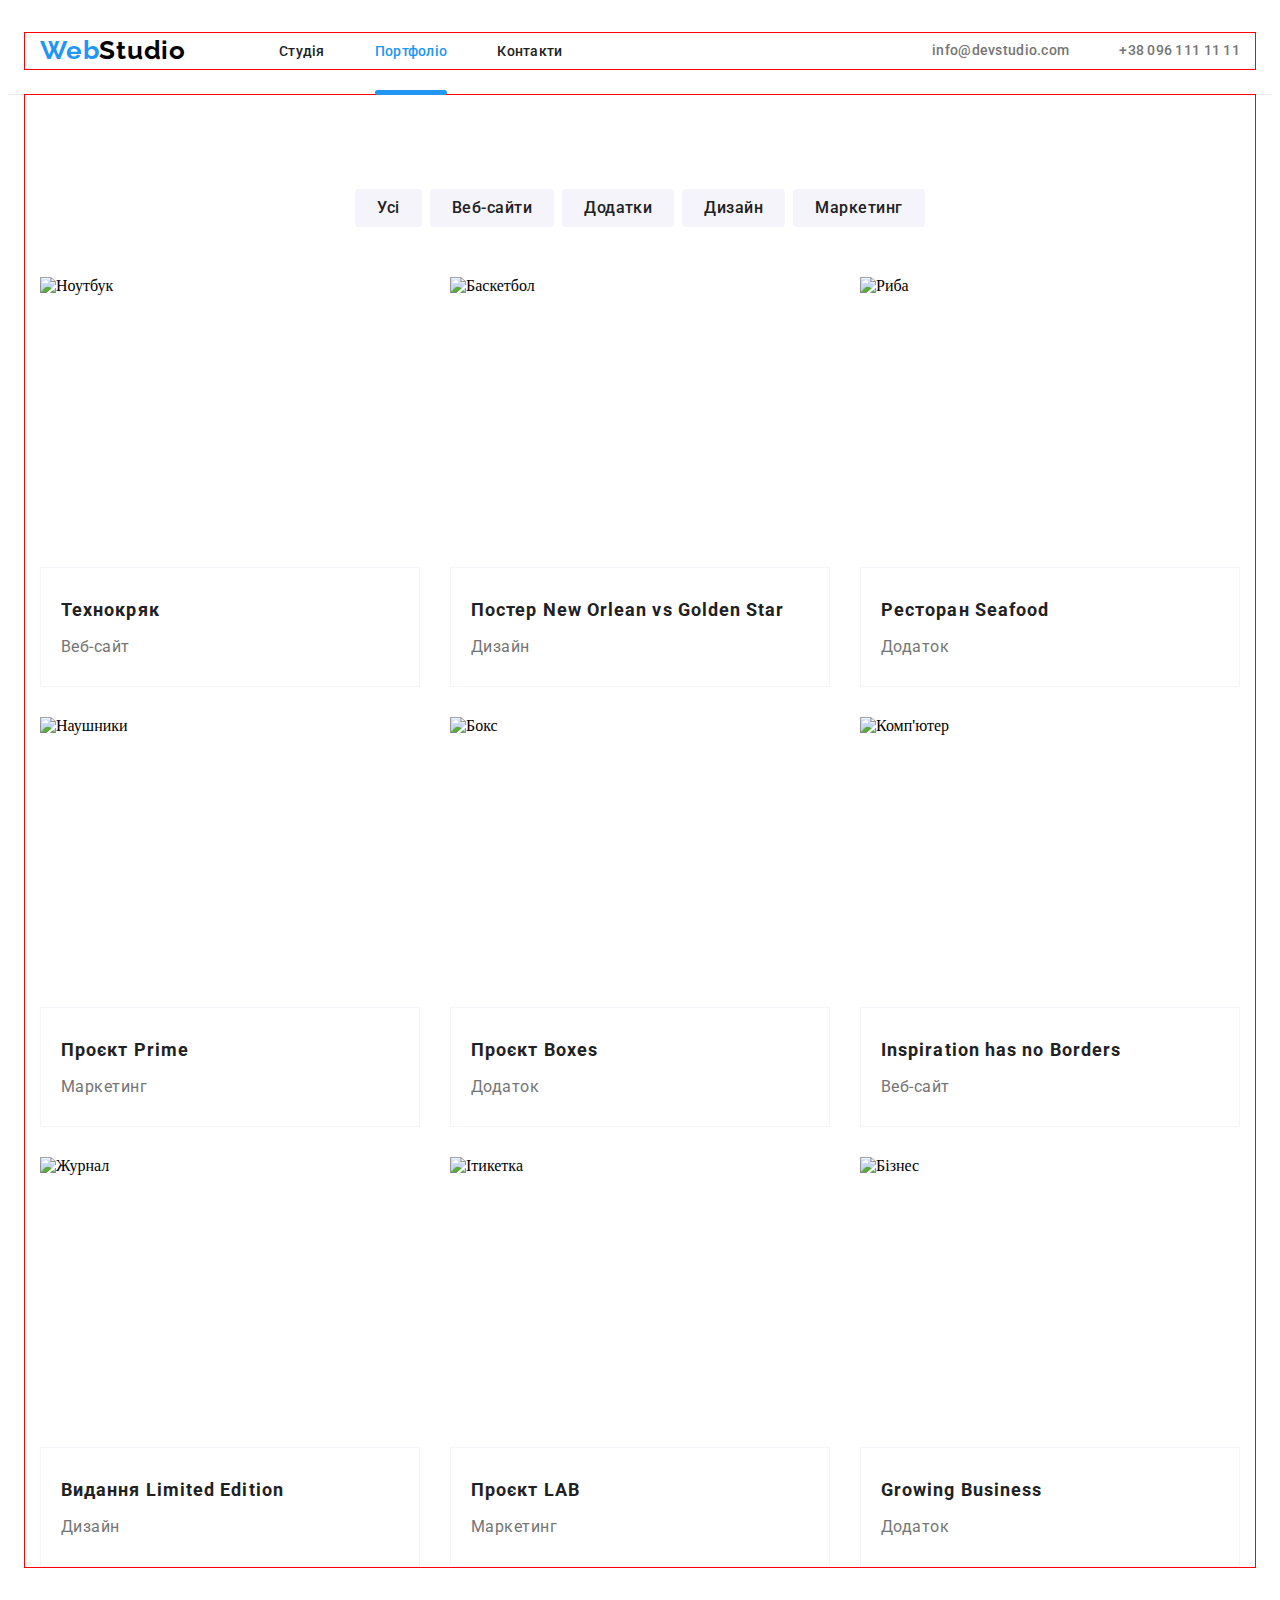
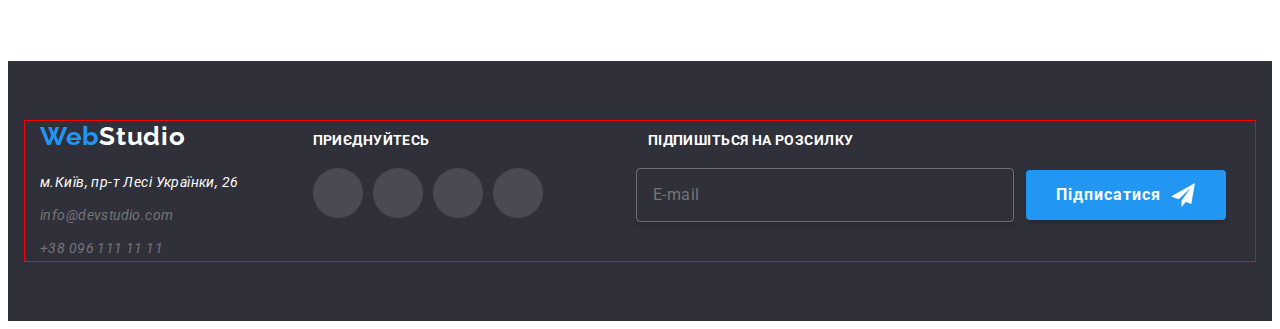
==== commit 6b6cf206: "media-now-al" ====
--- a/pages/portfolio.html
+++ b/pages/portfolio.html
@@ -20,8 +20,8 @@
 <body>
     <header class="header animate__animated animate__slideInDown">
         <div class="container header__container">
-            <a class="header__logo" href="../index.html"><span class="header__span">Web</span>Studio</a>
-            <nav class="header__nav">
+            <a class="header__logo" href="./index.html"><span class="header__span">Web</span>Studio</a>
+            <nav class="nav">
                 <ul class="nav__list">
                     <li class="nav__item"><a class="nav__link" href="../index.html">Студія</a></li>
                     <li class="nav__item"><a class="nav__links" href="../pages/portfolio.html">Портфоліо</a></li>
@@ -48,16 +48,15 @@
     <main>
         <section class="portfolio">
             <div class="container">
-                <div class="hiro">
-                    <div class="container">
-                        <ul class="hiro__list animate__animated ">
-                            <li class="hiro__item"><button class="hiro__btn" type="button">Усі</button></li>
-                            <li class="hiro__item"><button class="hiro__btn" type="button">Веб-сайти</button></li>
-                            <li class="hiro__item"><button class="hiro__btn" type="button">Додатки</button></li>
-                            <li class="hiro__item"><button class="hiro__btn" type="button">Дизайн</button></li>
-                            <li class="hiro__item"><button class="hiro__btn" type="button">Маркетинг</button></li>
-                        </ul>
-                    </div>
+                <div class="portfolio__hiro">
+                    <ul class="portfolio__lists animate__animated ">
+                        <li class="portfolio__items"><button class="portfolio__btn" type="button">Усі</button></li>
+                        <li class="portfolio__items"><button class="portfolio__btn" type="button">Веб-сайти</button></li>
+                        <li class="portfolio__items"><button class="portfolio__btn" type="button">Додатки</button></li>
+                        <li class="portfolio__items"><button class="portfolio__btn" type="button">Дизайн</button></li>
+                        <li class="portfolio__items"><button class="portfolio__btn" type="button">Маркетинг</button>
+                        </li>
+                    </ul>
                 </div>
                 <ul class="portfolio__list">
                     <li class="portfolio__item">
--- a/style/main.min.css
+++ b/style/main.min.css
@@ -1 +1 @@
-ul{list-style:none;margin:0;padding:0}a{text-decoration:none}h1,h2,h3,h4,p{margin:0}img{display:block}.container{width:1200px;margin:0 auto;padding:0 15px}body{font-family:‘Inter’}.nav__link,.nav__links,.header__link{font-size:14px;font-weight:500;line-height:1,14;letter-spacing:.28px}.header{padding-top:24px;padding-bottom:25px}.header__container{display:flex;justify-content:center;align-items:center;flex-wrap:nowrap;flex-direction:row}.header__logo{color:#000;font-family:Raleway;font-size:26px;font-weight:700;letter-spacing:.78px;margin-right:93px}.header__span{color:#2196f3;font-family:Raleway;font-size:26px;font-weight:700;letter-spacing:.78px}.header__list{display:flex;gap:50px}.header__link{display:flex;align-items:center}.header__img{width:16px;height:12px;margin-right:10px;fill:#757575}.header__image{width:10px;height:16px;margin-right:10px;fill:#757575;transition-property:fill;transition-duration:250ms;transition-timing-function:cubic-bezier(0.4, 0, 0.2, 1)}.header__link{color:#757575;font-family:Roboto;transition-property:color;transition-duration:250ms;transition-timing-function:cubic-bezier(0.4, 0, 0.2, 1)}.header__link:hover,.header__link:focus{color:#2196f3}.header__link:hover .header__image,.header__link:focus .header__image{fill:#2196f3}.header__link:hover .header__img,.header__link:focus .header__img{fill:#2196f3}.nav__item{position:relative}.nav__list{display:flex;gap:50px;margin-right:290px}.nav__links{color:#2196f3;font-family:Roboto;transition-property:color;transition-duration:250ms}.nav__links:hover{color:#2196f3}.nav__links::after{content:"";display:block;width:100%;height:5px;background-color:#2196f3;border-radius:20px;margin-top:10px;position:absolute;top:35px}.nav__link{color:#212121;font-family:Roboto;transition-property:color;transition-duration:250ms}.nav__link:hover,.nav__link:focus{color:#2196f3}.nav__link::after{content:"";display:block;width:100%;height:5px;background-color:#2196f3;border-radius:20px;margin-top:10px;position:absolute;top:35px;opacity:0;transform:scale(0);transition:transform 1s}.nav__link:hover::after,.nav__link:focus::after{opacity:1;transform:scale(1)}.nav__links{color:#2196f3;font-family:Roboto;transition-property:color;transition-duration:250ms}.nav__links:hover{color:#2196f3}.nav__links::after{content:"";display:block;width:100%;height:5px;background-color:#2196f3;border-radius:20px;margin-top:10px;position:absolute;top:35px}.line{background:#ececec;width:1500px;height:1px}.hero{background-image:linear-gradient(rgba(47, 48, 58, 0.4), rgba(47, 48, 58, 0.4)),url(../imges/backround-squoosh.jpg);background-repeat:no-repeat;background-size:cover;padding-top:200px;padding-bottom:200px;text-align:center}.hero__title{color:#fff;text-align:center;font-family:Roboto;font-size:44px;font-weight:900;line-height:1.36;letter-spacing:2.64px;text-transform:uppercase;width:696px;text-align:center;margin:0 auto;margin-bottom:30px}.hero__btn{color:#fff;font-family:Roboto;font-size:16px;font-weight:700;line-height:1.875;letter-spacing:.96px;border-radius:4px;background:#2196f3;padding-top:10px;padding-bottom:10px;padding-left:32px;padding-right:32px;border:none;box-shadow:0px 4px 4px 0px rgba(0,0,0,.15)}.advantages{padding-top:94px}.advantages__item::before{content:"";display:block;margin-bottom:30px;width:270px;height:120px;border-radius:4px;background:#f5f4fa;background-image:url(../imges/antenna.png);background-repeat:no-repeat;background-position:center}.advantages__item:nth-child(2)::before{background-image:url(../imges/clock.png)}.advantages__item:nth-child(3)::before{background-image:url(../imges/diagram.png)}.advantages__item:nth-child(4)::before{background-image:url(../imges/astronaut.png)}.advantages__list{display:flex;justify-content:center;gap:30px}.advantages__title{color:#212121;font-family:Roboto;font-size:14px;font-weight:700;letter-spacing:.42px;text-transform:uppercase;margin-bottom:10px}.advantages__text{color:#757575;font-family:Roboto;font-size:14px;font-weight:400;line-height:1.71;letter-spacing:.42px;width:270px}.work{padding-top:94px;padding-bottom:94px}.work__text{color:#212121;text-align:center;font-family:Roboto;font-size:36px;font-weight:700;letter-spacing:1.08px}.work__list{display:flex;margin-top:50px;gap:30px}.work__box{position:relative}.work__btn{color:#fff;text-align:center;font-family:Roboto;font-size:14px;font-weight:700;letter-spacing:.42px;text-transform:uppercase;position:absolute;width:370px;height:70px;background:rgba(47,48,58,.8);border:none;top:224px}.team{background:#f5f4fa;padding-top:94px;padding-bottom:94px}.team__list{display:flex;gap:30px}.team__title{color:#212121;text-align:center;font-family:Roboto;font-size:36px;font-weight:700;letter-spacing:1.08px;margin-bottom:50px}.team__name{color:#212121;font-family:Roboto;font-size:16px;font-weight:500;letter-spacing:.48px}.team__text{color:#757575;font-family:Roboto;font-size:16px;font-weight:400;letter-spacing:.48px;margin-top:10px}.team__item{border-radius:0px 0px 4px 4px;box-shadow:0px 1px 3px 0px rgba(0,0,0,.12),0px 1px 1px 0px rgba(0,0,0,.14),0px 2px 1px 0px rgba(0,0,0,.2)}.team__container{border-radius:0px 0px 4px 4px;background:#fff;text-align:center;padding-top:30px;padding-bottom:30px}.team__lists{display:flex;justify-content:center;align-items:center;flex-wrap:nowrap;flex-direction:row;gap:10px;margin-top:16px}.team__link{width:50px;height:50px;border-radius:50%;display:flex;justify-content:center;align-items:center;flex-wrap:nowrap;flex-direction:row;transition-property:background-color;transition-duration:250ms;transition-timing-function:cubic-bezier(0.4, 0, 0.2, 1)}.team__link:hover,.team__link:focus{background-color:#2196f3}.team__link:hover .team__svg,.team__link:focus .team__svg{fill:#fff}.team__svg{width:20px;height:20px;fill:#afb1b8;transition-property:fill;transition-duration:250ms;transition-timing-function:cubic-bezier(0.4, 0, 0.2, 1)}.customers{padding-top:94px;padding-bottom:94px}.customers__list{display:flex;justify-content:center;align-items:center;flex-wrap:nowrap;flex-direction:row;gap:30px}.customers__text{display:flex;justify-content:center;color:#212121;text-align:center;font-family:Roboto;font-size:36px;font-weight:700;letter-spacing:1.08px;margin-bottom:50px}.customers__link{padding:16px 30px;border:2px solid #e0e0e0;display:flex;justify-content:center;align-items:center;flex-wrap:nowrap;flex-direction:row;border-radius:4px;transition-property:border-color;transition-duration:250ms;transition-timing-function:cubic-bezier(0.4, 0, 0.2, 1)}.customers__svg{width:106px;height:60px;fill:#afb1b8;transition-property:fill;transition-duration:250ms;transition-timing-function:cubic-bezier(0.4, 0, 0.2, 1)}.customers__link:hover,.customers__link:focus{border-color:#2196f3}.customers__link:hover .customers__svg,.customers__link:focus .customers__svg{fill:#2196f3}.footer{padding-top:60px;padding-bottom:60px;background:#2f303a}.footer__address{margin-right:74px}.footer__svg{width:20px;height:20px;margin-top:32px;margin:12px;fill:#fff}.footer__container{display:flex;justify-content:flex-start;align-items:baseline;flex-wrap:nowrap;flex-direction:row}.footer__span{color:#2196f3;font-family:Raleway;font-size:26px;font-weight:700;letter-spacing:.78px}.footer__logo{color:#fff;font-family:Raleway;font-size:26px;font-weight:700;letter-spacing:.78px}.social{margin-right:93px}.social__text{color:#fff;font-family:Roboto;font-size:14px;font-weight:700;letter-spacing:.42px;text-transform:uppercase;margin-bottom:20px}.social__icons{display:flex;justify-content:center;gap:10px}.social__icon{width:50px;height:50px;border-radius:50%;background-color:#4a4a52;display:flex;justify-content:center;align-items:center;flex-wrap:nowrap;flex-direction:row;transition:background-color 250ms cubic-bezier(0.4, 0, 0.2, 1)}.social__icon:hover{background-color:#2196f3}.social__icon:focus{background-color:#2196f3}.address{margin-top:20px}.address__item{margin-top:9px}.address__list{margin-top:9px}.address__text{color:#fff;font-family:Roboto;font-size:14px;font-weight:400;line-height:1.71;letter-spacing:.42px}.address__link{color:#757575;font-family:Roboto;font-size:14px;font-weight:400;line-height:1.71;letter-spacing:.42px}.form__text{color:#fff;font-family:Roboto;font-size:14px;font-weight:700;letter-spacing:.42px;text-transform:uppercase}.form__lable{display:flex;justify-content:center;align-items:center;flex-wrap:nowrap;flex-direction:row;gap:12px;margin-top:20px}.form__input{display:flex;flex-direction:column;justify-content:center;color:rgba(255,255,255,.6);font-family:Roboto;font-size:16px;font-weight:400;line-height:125%;letter-spacing:.48px;width:358px;height:50px;border-radius:4px;border:1px solid rgba(255,255,255,.3);background:rgba(33,150,243,0);box-shadow:0px 4px 4px 0px rgba(0,0,0,.15);padding-left:16px}.form__btn{color:#fff;text-align:center;font-family:Roboto;font-size:16px;font-weight:700;line-height:187%;letter-spacing:.96px;border-radius:4px;background:#2196f3;box-shadow:0px 4px 4px 0px rgba(0,0,0,.15);width:200px;height:50px;border:none;display:flex;justify-content:center;align-items:center;flex-wrap:nowrap;flex-direction:row;gap:10px}.form__svg{width:24px;height:24px;fill:#fff}.backdrop{position:fixed;top:0;left:0;width:100%;height:100%;background-color:rgba(0,0,0,.2);opacity:1}.is-hidden{pointer-events:none;opacity:0}.is-hidden .modal{transform:translate(2000px, 2000px)}.modal{background-color:#fff;position:absolute;top:50%;left:50%;transform:translate(-50%, -50%);padding:40px 40px 20px 40px;transition-property:transform;transition-duration:250ms;transition-timing-function:cubic-bezier(0.4, 0, 0.2, 1)}.modal__title{color:#212121;text-align:center;font-size:20px;font-weight:700;letter-spacing:.6px;margin-bottom:12px}.modal__label{color:#757575;font-size:12px;font-weight:400;letter-spacing:.12px}.modal__box{display:flex;align-items:center}.modal__input{font-family:"Inter";width:448px;height:40px;border-radius:4px;border:1px solid rgba(33,33,33,.2);margin-top:4px;margin-bottom:10px;display:block;text-indent:38px;transition-property:border,outline;transition-duration:250ms;transition-timing-function:cubic-bezier(0.4, 0, 0.2, 1)}.modal__input:focus,.modal__input:hover{border:1px solid #2196f3;outline:none}.modal__input:hover+.modal__svg,.modal__input:focus+.modal__svg{fill:#2196f3}.modal__svg{fill:#212121;position:absolute;width:20px;height:20px;margin-left:12px;margin-bottom:7px;margin-right:15px;transition-property:fill;transition-duration:250ms;transition-timing-function:cubic-bezier(0.4, 0, 0.2, 1)}.modal__comentt{width:448px;height:120px;flex-shrink:0;border-radius:4px;border:1px solid rgba(33,33,33,.2);color:rgba(117,117,117,.5);font-size:12px;font-weight:400;letter-spacing:.12px;resize:none;padding:12px 16px;margin:4px 0 25px 0;display:block;transition-property:border,outline;transition-duration:250ms;transition-timing-function:cubic-bezier(0.4, 0, 0.2, 1)}.modal__comentt:focus,.modal__comentt:hover{border:1px solid #2196f3;outline:none}.modal__span{color:#757575;font-family:Roboto;font-size:14px;font-weight:400;line-height:24px;letter-spacing:.42px;margin-left:8px;margin-right:4px}.modal__link{color:#2196f3;font-family:Roboto;font-size:14px;font-weight:400;line-height:24px;letter-spacing:.42px;text-decoration-line:underline}.modal__check{display:flex;justify-content:center;align-items:center;flex-wrap:nowrap;flex-direction:row}.modal__checkbox{width:16px;height:15px}.modal__btn{color:#fff;text-align:center;font-size:16px;font-weight:700;line-height:1.87;letter-spacing:.96px;border-radius:4px;background:#2196f3;box-shadow:0px 4px 4px 0px rgba(0,0,0,.15);padding:10px 52px;border:none;margin:30px 120px 20px 120px;transition-property:background-color;transition-duration:250ms;transition-timing-function:cubic-bezier(0.4, 0, 0.2, 1)}.modal__btn:hover,.modal__btn:focus{background-color:#188ce8}.modal__exit{width:18px;height:18px;fill:#000;transition-property:fill;transition-duration:250ms;transition-timing-function:cubic-bezier(0.4, 0, 0.2, 1)}.modal__close{width:30px;height:30px;border-radius:50%;border:1px solid rgba(0,0,0,.1);display:flex;justify-content:center;align-items:center;flex-wrap:nowrap;flex-direction:row;background-color:rgba(0,0,0,0);position:absolute;top:8px;right:8px;transition-property:border-color;transition-duration:250ms;transition-timing-function:cubic-bezier(0.4, 0, 0.2, 1)}.modal__close:hover,.modal__close:focus{border-color:#2196f3}.modal__close:hover .modal__exit,.modal__close:focus .modal__exit{fill:#2196f3}.hiro{padding-top:94px;padding-bottom:50px}.hiro__list{display:flex;gap:8px;justify-content:center}.hiro__btn{border-radius:4px;background:#f5f4fa;color:#212121;text-align:center;font-family:Roboto;font-size:16px;font-weight:500;line-height:1.625;letter-spacing:.48px;padding-top:6px;padding-bottom:6px;padding-left:22px;padding-right:22px;border:none;transition-property:background-color,color,box-shadow;transition-duration:250ms;transition-timing-function:cubic-bezier(0.4, 0, 0.2, 1)}.hiro__btn:hover,.hiro__btn:focus{border-radius:4px;background:#2196f3;box-shadow:0px 3px 1px 0px rgba(0,0,0,.1),0px 1px 2px 0px rgba(0,0,0,.08),0px 2px 2px 0px rgba(0,0,0,.12);color:#fff;text-align:center;font-family:Roboto;font-size:16px;font-weight:500;line-height:1.625;letter-spacing:.48px}.portfolio{padding-bottom:94px}.portfolio__content{border:1px solid #f5f4fa;padding:24px 20px}.portfolio__item{flex-basis:calc((100% - 60px)/3);transition-property:box-shadow;transition-duration:250ms;transition-timing-function:cubic-bezier(0.4, 0, 0.2, 1)}.portfolio__item:hover{box-shadow:0px 1px 1px 0px rgba(0,0,0,.12),0px 4px 4px 0px rgba(0,0,0,.06),1px 4px 6px 0px rgba(0,0,0,.16)}.portfolio__item:hover .portfolio__text{opacity:1;transform:translateY(0)}.portfolio__box{position:relative;overflow:hidden}.portfolio__img{width:100%}.portfolio__text{position:absolute;width:370px;height:294px;opacity:0;top:0;left:0;padding:63px 24px 63px 24px;background-color:rgba(33,150,243,.9);color:#fff;font-family:Roboto;font-size:18px;font-weight:400;line-height:1.55;letter-spacing:.54px;transform:translateY(100%);transition-property:opacity,transform;transition-duration:250ms;transition-timing-function:cubic-bezier(0.4, 0, 0.2, 1);transition-property:transform;transition-duration:250ms;transition-timing-function:cubic-bezier(0.4, 0, 0.2, 1)}.portfolio__name{color:#212121;font-family:Roboto;font-size:18px;font-weight:700;line-height:2;letter-spacing:1.08px;margin-bottom:4px}.portfolio__subtitle{color:#757575;font-family:Roboto;font-size:16px;font-weight:400;line-height:1.875;letter-spacing:.48px}.portfolio__list{display:flex;flex-wrap:wrap;gap:30px}/*# sourceMappingURL=main.min.css.map */+ul{list-style:none;margin:0;padding:0}a{text-decoration:none}h1,h2,h3,h4,p{margin:0}img{display:block;width:100%;height:auto;max-width:100%}.container{max-width:1200px;margin:0 auto;padding:0 15px;outline:1px solid red}@media screen and (min-width: 480px){.container{width:480px}}@media screen and (min-width: 768px){.container{width:768px}}@media screen and (min-width: 1200px){.container{width:1200px}}body{font-family:‘Inter’}.nav__link,.nav__links{font-size:14px;font-weight:500;line-height:1,14;letter-spacing:.28px}.header{padding:16px 0}@media screen and (min-width: 768px){.header{padding:21px 0}}@media screen and (min-width: 1200px){.header{padding:25px 0}}.header__container{display:flex;justify-content:center;align-items:center;flex-wrap:nowrap;flex-direction:row}.header__logo{color:#000;font-family:Raleway;font-size:24px;line-height:1.38;font-weight:700;margin-right:auto;letter-spacing:.72px}@media screen and (min-width: 768px){.header__logo{margin-right:88px}}@media screen and (min-width: 1200px){.header__logo{font-size:26px;letter-spacing:.78px;margin-right:93px}}.header__span{color:#2196f3;font-family:Raleway;font-size:26px;font-weight:700;letter-spacing:.78px}.header__list{display:none;flex-direction:column;gap:10px;margin-left:auto}@media screen and (min-width: 768px){.header__list{display:flex}}@media screen and (min-width: 1200px){.header__list{gap:30px;flex-direction:row}}.header__link{display:flex;align-items:center;color:#757575;font-family:Roboto;font-size:12px;font-weight:500;line-height:1.14;letter-spacing:.24px;transition-property:color;transition-duration:250ms;transition-timing-function:cubic-bezier(0.4, 0, 0.2, 1)}@media screen and (min-width: 1200px){.header__link{font-size:14px;letter-spacing:.28px}}.header__img{width:16px;height:12px;margin-right:10px;fill:#757575}.header__image{width:10px;height:16px;margin-right:10px;fill:#757575;transition-property:fill;transition-duration:250ms;transition-timing-function:cubic-bezier(0.4, 0, 0.2, 1)}.header__link:hover,.header__link:focus{color:#2196f3}.header__link:hover .header__image,.header__link:focus .header__image{fill:#2196f3}.header__link:hover .header__img,.header__link:focus .header__img{fill:#2196f3}.nav{display:none}@media screen and (min-width: 768px){.nav{display:block}}.nav__item{position:relative}.nav__list{display:flex;gap:50px;margin-right:290px}@media screen and (min-width: 768px){.nav__list{margin-right:96px}}.nav__links{color:#2196f3;font-family:Roboto;transition-property:color;transition-duration:250ms}.nav__links:hover{color:#2196f3}.nav__links::after{content:"";display:block;width:100%;height:5px;background-color:#2196f3;border-radius:20px;margin-top:13px;position:absolute;top:35px}.nav__link{color:#212121;font-family:Roboto;transition-property:color;transition-duration:250ms}.nav__link:hover,.nav__link:focus{color:#2196f3}.nav__link::after{content:"";display:block;width:100%;height:5px;background-color:#2196f3;border-radius:20px;margin-top:13px;position:absolute;top:35px;opacity:0;transform:scale(0);transition:transform 1s}.nav__link:hover::after,.nav__link:focus::after{opacity:1;transform:scale(1)}.nav__links{color:#2196f3;font-family:Roboto;transition-property:color;transition-duration:250ms}.nav__links:hover{color:#2196f3}.nav__links::after{content:"";display:block;width:100%;height:5px;background-color:#2196f3;border-radius:20px;margin-top:13px;position:absolute;top:35px}.line{background:#ececec;width:100%;height:1px}.hero{background-image:linear-gradient(rgba(47, 48, 58, 0.4), rgba(47, 48, 58, 0.4)),url(../imges/backround-squoosh.jpg);background-repeat:no-repeat;background-size:cover;padding:118px 0;text-align:center}@media screen and (min-width: 1200px){.hero{padding:200px 0}}.hero__title{color:#fff;text-align:center;font-family:Roboto;font-size:26px;font-weight:900;line-height:1.16;letter-spacing:1.56px;text-transform:uppercase;width:100%;text-align:center;margin:0 auto;margin-bottom:30px}@media screen and (min-width: 480px){.hero__title{width:360px}}@media screen and (min-width: 1200px){.hero__title{font-size:44px;line-height:1.36;letter-spacing:2.64px;width:696px}}.hero__btn{color:#fff;font-family:Roboto;font-size:16px;font-weight:700;line-height:1.87;letter-spacing:.96px;border-radius:4px;background-color:#2196f3;padding:10px 24px;border:none;box-shadow:0px 4px 4px 0px rgba(0,0,0,.15)}@media screen and (min-width: 1200px){.hero__btn{padding:10px 32px}}.advantages{padding-top:60px}@media screen and (min-width: 1200px){.advantages{padding-top:94px}}.advantages__item::before{content:"";display:block;margin-bottom:30px;width:100%;height:120px;border-radius:4px;background:#f5f4fa;background-image:url(../imges/antenna.png);background-repeat:no-repeat;background-position:center}@media screen and (min-width: 480px){.advantages__item::before{width:450px;height:120px}}@media screen and (min-width: 768px){.advantages__item::before{width:354px;height:120px}}@media screen and (min-width: 1200px){.advantages__item::before{width:270px;height:120px}}.advantages__item:nth-child(2)::before{background-image:url(../imges/clock.png)}.advantages__item:nth-child(3)::before{background-image:url(../imges/diagram.png)}.advantages__item:nth-child(4)::before{background-image:url(../imges/astronaut.png)}.advantages__list{display:flex;flex-direction:column;gap:30px}@media screen and (min-width: 768px){.advantages__list{flex-wrap:wrap;flex-direction:row}}@media screen and (min-width: 1200px){.advantages__list{justify-content:center;flex-direction:row}}.advantages__title{color:#212121;font-family:Roboto;font-size:14px;font-weight:700;letter-spacing:.42px;text-transform:uppercase;margin-bottom:10px}.advantages__text{color:#757575;font-family:Roboto;font-size:14px;font-weight:400;line-height:1.71;letter-spacing:.42px;width:100%}@media screen and (min-width: 480px){.advantages__text{width:450px}}@media screen and (min-width: 768px){.advantages__text{width:354px}}@media screen and (min-width: 1200px){.advantages__text{width:270px}}.work{padding-top:94px;padding-bottom:94px;display:none}@media screen and (min-width: 1200px){.work{display:block}}.work__text{color:#212121;text-align:center;font-family:Roboto;font-size:36px;font-weight:700;letter-spacing:1.08px}.work__list{display:flex;margin-top:50px;gap:30px}.work__box{position:relative}.work__btn{color:#fff;text-align:center;font-family:Roboto;font-size:14px;font-weight:700;letter-spacing:.42px;text-transform:uppercase;position:absolute;width:370px;height:70px;background:rgba(47,48,58,.8);border:none;top:224px}.team{background:#f5f4fa;padding:60px 0}@media screen and (min-width: 1200px){.team{padding:94px 0}}.team__list{display:flex;flex-direction:column;gap:30px}@media screen and (min-width: 768px){.team__list{flex-wrap:wrap;flex-direction:row}}@media screen and (min-width: 1200px){.team__list{flex-direction:row}}.team__img{width:100%;height:320px}@media screen and (min-width: 480px){.team__img{width:450px;height:460px}}@media screen and (min-width: 768px){.team__img{width:354px;height:374px}}@media screen and (min-width: 1200px){.team__img{width:270px;height:260px}}.team__title{color:#212121;text-align:center;font-family:Roboto;font-size:28px;font-weight:700;letter-spacing:.84px;margin-bottom:50px}@media screen and (min-width: 1200px){.team__title{font-size:36px;letter-spacing:1.08px}}.team__name{color:#212121;font-family:Roboto;font-size:16px;font-weight:500;letter-spacing:.48px}.team__text{color:#757575;font-family:Roboto;font-size:16px;font-weight:400;letter-spacing:.48px;margin-top:10px}.team__item{border-radius:0px 0px 4px 4px;box-shadow:0px 1px 3px 0px rgba(0,0,0,.12),0px 1px 1px 0px rgba(0,0,0,.14),0px 2px 1px 0px rgba(0,0,0,.2)}.team__container{border-radius:0px 0px 4px 4px;background:#fff;text-align:center;padding-top:30px;padding-bottom:30px;width:100%;height:162px}@media screen and (min-width: 768px){.team__container{width:450px;height:162px}}@media screen and (min-width: 768px){.team__container{width:354px}}@media screen and (min-width: 1200px){.team__container{width:270px;height:168px}}.team__lists{display:flex;justify-content:center;align-items:center;flex-wrap:nowrap;flex-direction:row;gap:10px;margin-top:16px}.team__link{width:50px;height:50px;border-radius:50%;display:flex;justify-content:center;align-items:center;flex-wrap:nowrap;flex-direction:row;transition-property:background-color;transition-duration:250ms;transition-timing-function:cubic-bezier(0.4, 0, 0.2, 1)}.team__link:hover,.team__link:focus{background-color:#2196f3}.team__link:hover .team__svg,.team__link:focus .team__svg{fill:#fff}.team__svg{width:20px;height:20px;fill:#afb1b8;transition-property:fill;transition-duration:250ms;transition-timing-function:cubic-bezier(0.4, 0, 0.2, 1)}.customers{padding-top:94px;padding-bottom:94px}.customers__list{display:flex;justify-content:center;flex-wrap:wrap;gap:30px}@media screen and (min-width: 1200px){.customers__list{flex-wrap:nowrap}}.customers__text{display:flex;justify-content:center;color:#212121;text-align:center;font-family:Roboto;font-size:28px;font-weight:700;letter-spacing:.84px;margin-bottom:50px}@media screen and (min-width: 1200px){.customers__text{font-size:36px;letter-spacing:1.08px}}.customers__link{width:130px;height:85px;border:2px solid #e0e0e0;display:flex;justify-content:center;align-items:center;flex-wrap:nowrap;flex-direction:row;border-radius:4px;transition-property:border-color;transition-duration:250ms;transition-timing-function:cubic-bezier(0.4, 0, 0.2, 1)}@media screen and (min-width: 480px){.customers__link{padding:16px 52px;width:210px;height:92px}}@media screen and (min-width: 768px){.customers__link{padding:16px 60px;width:226px}}@media screen and (min-width: 1200px){.customers__link{padding:16px 32px;width:175px}}.customers__svg{width:105px;height:60px;fill:#afb1b8;transition-property:fill;transition-duration:250ms;transition-timing-function:cubic-bezier(0.4, 0, 0.2, 1)}.customers__link:hover,.customers__link:focus{border-color:#2196f3}.customers__link:hover .customers__svg,.customers__link:focus .customers__svg{fill:#2196f3}.footer{padding:60px 0;background:#2f303a}.footer__address{margin-right:0;text-align:center}@media screen and (min-width: 1200px){.footer__address{margin-right:74px;text-align:start}}@media screen and (min-width: 768px){.footer__tablet{display:flex;justify-content:space-around}}.footer__svg{width:20px;height:20px;margin-top:32px;margin:12px;fill:#fff}@media screen and (min-width: 1200px){.footer__container{display:flex;justify-content:flex-start;align-items:baseline}}.footer__span{color:#2196f3;font-family:Raleway;font-size:24px;font-weight:700;letter-spacing:.72px}@media screen and (min-width: 1200px){.footer__span{font-size:26px;letter-spacing:.78}}.footer__logo{color:#fff;font-family:Raleway;font-size:24px;font-weight:700;letter-spacing:.72px;text-align:center}@media screen and (min-width: 1200px){.footer__logo{font-size:26px;letter-spacing:.78;text-align:start}}.social{margin-top:60px}@media screen and (min-width: 768px){.social{margin-top:0}}@media screen and (min-width: 1200px){.social{margin-top:10px}}.social__text{color:#fff;font-family:Roboto;font-size:14px;font-weight:700;letter-spacing:.42px;text-transform:uppercase;margin-bottom:20px;text-align:center}@media screen and (min-width: 1200px){.social__text{text-align:start}}.social__icons{display:flex;justify-content:center;gap:10px}@media screen and (min-width: 1200px){.social__icons{margin-left:0}}.social__icon{width:50px;height:50px;border-radius:50%;background-color:#4a4a52;display:flex;justify-content:center;align-items:center;flex-wrap:nowrap;flex-direction:row;transition:background-color 250ms cubic-bezier(0.4, 0, 0.2, 1)}.social__icon:hover{background-color:#2196f3}.social__icon:focus{background-color:#2196f3}.address{margin-top:20px;text-align:center}@media screen and (min-width: 1200px){.address{text-align:start}}.address__item{margin-top:9px}.address__list{margin-top:9px}.address__text{color:#fff;font-family:Roboto;font-size:14px;font-weight:400;line-height:1.71;letter-spacing:.42px;flex-wrap:nowrap}.address__link{color:#757575;font-family:Roboto;font-size:14px;font-weight:400;line-height:1.71;letter-spacing:.42px}.form{margin-top:60px}@media screen and (min-width: 1200px){.form{margin-top:0;margin-left:93px}}.form__text{color:#fff;font-family:Roboto;font-size:14px;font-weight:700;letter-spacing:.42px;text-transform:uppercase;text-align:center}@media screen and (min-width: 768px){.form__text{text-align:center}}@media screen and (min-width: 1200px){.form__text{margin-right:360px}}.form__lable{display:flex;justify-content:center;align-items:center;gap:20px;margin-top:20px;flex-wrap:wrap}@media screen and (min-width: 768px){.form__lable{flex-direction:column}}@media screen and (min-width: 1200px){.form__lable{flex-wrap:nowrap;gap:12px;flex-direction:row}}.form__input{display:flex;flex-direction:column;justify-content:center;color:rgba(255,255,255,.6);font-family:Roboto;font-size:16px;font-weight:400;line-height:125%;letter-spacing:.48px;width:450px;height:50px;border-radius:4px;border:1px solid rgba(255,255,255,.3);background-color:rgba(33,150,243,0);box-shadow:0px 4px 4px 0px rgba(0,0,0,.15);padding-left:16px}@media screen and (min-width: 1200px){.form__input{width:358px;height:50px;margin-right:0;margin-left:0}}.form__btn{color:#fff;text-align:center;font-family:Roboto;font-size:16px;font-weight:700;line-height:187%;letter-spacing:.96px;border-radius:4px;background:#2196f3;box-shadow:0px 4px 4px 0px rgba(0,0,0,.15);width:200px;height:50px;border:none;display:flex;justify-content:center;align-items:center;flex-wrap:nowrap;flex-direction:row;gap:10px}@media screen and (min-width: 1200px){.form__btn{margin-top:0}}.form__svg{width:24px;height:24px;fill:#fff}.backdrop{position:fixed;top:0;left:0;width:100%;height:100%;background-color:rgba(0,0,0,.2);opacity:1}.is-hidden{pointer-events:none;opacity:0}.is-hidden .modal{transform:translate(2000px, 2000px)}.modal{background-color:#fff;position:absolute;top:50%;left:50%;transform:translate(-50%, -50%);padding:40px 40px 20px 40px;transition-property:transform;transition-duration:250ms;transition-timing-function:cubic-bezier(0.4, 0, 0.2, 1)}.modal__title{color:#212121;text-align:center;font-size:20px;font-weight:700;letter-spacing:.6px;margin-bottom:12px}.modal__label{color:#757575;font-size:12px;font-weight:400;letter-spacing:.12px}.modal__box{display:flex;align-items:center}.modal__input{font-family:"Inter";width:448px;height:40px;border-radius:4px;border:1px solid rgba(33,33,33,.2);margin-top:4px;margin-bottom:10px;display:block;text-indent:38px;transition-property:border,outline;transition-duration:250ms;transition-timing-function:cubic-bezier(0.4, 0, 0.2, 1)}.modal__input:focus,.modal__input:hover{border:1px solid #2196f3;outline:none}.modal__input:hover+.modal__svg,.modal__input:focus+.modal__svg{fill:#2196f3}.modal__svg{fill:#212121;position:absolute;width:20px;height:20px;margin-left:12px;margin-bottom:7px;margin-right:15px;transition-property:fill;transition-duration:250ms;transition-timing-function:cubic-bezier(0.4, 0, 0.2, 1)}.modal__comentt{width:448px;height:120px;flex-shrink:0;border-radius:4px;border:1px solid rgba(33,33,33,.2);color:rgba(117,117,117,.5);font-size:12px;font-weight:400;letter-spacing:.12px;resize:none;padding:12px 16px;margin:4px 0 25px 0;display:block;transition-property:border,outline;transition-duration:250ms;transition-timing-function:cubic-bezier(0.4, 0, 0.2, 1)}.modal__comentt:focus,.modal__comentt:hover{border:1px solid #2196f3;outline:none}.modal__span{color:#757575;font-family:Roboto;font-size:14px;font-weight:400;line-height:24px;letter-spacing:.42px;margin-left:8px;margin-right:4px}.modal__link{color:#2196f3;font-family:Roboto;font-size:14px;font-weight:400;line-height:24px;letter-spacing:.42px;text-decoration-line:underline}.modal__check{display:flex;justify-content:center;align-items:center;flex-wrap:nowrap;flex-direction:row}.modal__checkbox{width:16px;height:15px}.modal__btn{color:#fff;text-align:center;font-size:16px;font-weight:700;line-height:1.87;letter-spacing:.96px;border-radius:4px;background:#2196f3;box-shadow:0px 4px 4px 0px rgba(0,0,0,.15);padding:10px 52px;border:none;margin:30px 120px 20px 120px;transition-property:background-color;transition-duration:250ms;transition-timing-function:cubic-bezier(0.4, 0, 0.2, 1)}.modal__btn:hover,.modal__btn:focus{background-color:#188ce8}.modal__exit{width:18px;height:18px;fill:#000;transition-property:fill;transition-duration:250ms;transition-timing-function:cubic-bezier(0.4, 0, 0.2, 1)}.modal__close{width:30px;height:30px;border-radius:50%;border:1px solid rgba(0,0,0,.1);display:flex;justify-content:center;align-items:center;flex-wrap:nowrap;flex-direction:row;background-color:rgba(0,0,0,0);position:absolute;top:8px;right:8px;transition-property:border-color;transition-duration:250ms;transition-timing-function:cubic-bezier(0.4, 0, 0.2, 1)}.modal__close:hover,.modal__close:focus{border-color:#2196f3}.modal__close:hover .modal__exit,.modal__close:focus .modal__exit{fill:#2196f3}.portfolio{padding-bottom:94px}.portfolio__hiro{padding-top:94px;padding-bottom:50px}.portfolio__lists{display:flex;gap:8px;flex-wrap:wrap}@media screen and (min-width: 480px){.portfolio__lists{max-width:400px}}@media screen and (min-width: 768px){.portfolio__lists{justify-content:center;max-width:none}}.portfolio__btn{border-radius:4px;background:#f5f4fa;color:#212121;text-align:center;font-family:Roboto;font-size:16px;font-weight:500;line-height:1.625;letter-spacing:.48px;padding:6px 16px;border:none;transition-property:background-color,color,box-shadow;transition-duration:250ms;transition-timing-function:cubic-bezier(0.4, 0, 0.2, 1)}@media screen and (min-width: 480px){.portfolio__btn{padding:6px 22px}}.portfolio__btn:hover,.portfolio__btn:focus{border-radius:4px;background:#2196f3;box-shadow:0px 3px 1px 0px rgba(0,0,0,.1),0px 1px 2px 0px rgba(0,0,0,.08),0px 2px 2px 0px rgba(0,0,0,.12);color:#fff;text-align:center;font-family:Roboto;font-size:16px;font-weight:500;line-height:1.625;letter-spacing:.48px}.portfolio__content{border:1px solid #f5f4fa;padding:24px 20px}.portfolio__item{flex-basis:calc((100% - 60px)/3);transition-property:box-shadow;transition-duration:250ms;transition-timing-function:cubic-bezier(0.4, 0, 0.2, 1)}.portfolio__item:hover{box-shadow:0px 1px 1px 0px rgba(0,0,0,.12),0px 4px 4px 0px rgba(0,0,0,.06),1px 4px 6px 0px rgba(0,0,0,.16)}.portfolio__item:hover .portfolio__text{opacity:1;transform:translateY(0)}.portfolio__box{position:relative;overflow:hidden}.portfolio__img{height:290px}@media screen and (min-width: 1200px){.portfolio__img{width:380px}}.portfolio__text{position:absolute;opacity:0;top:0;left:0;padding:30px 24px;background-color:rgba(33,150,243,.9);color:#fff;font-family:Roboto;font-size:18px;font-weight:400;line-height:1.55;letter-spacing:.54px;transform:translateY(100%);transition-property:opacity,transform;transition-duration:250ms;transition-timing-function:cubic-bezier(0.4, 0, 0.2, 1);transition-property:transform;transition-duration:250ms;transition-timing-function:cubic-bezier(0.4, 0, 0.2, 1)}@media screen and (min-width: 480px){.portfolio__text{padding:77px 24px}}.portfolio__name{color:#212121;font-family:Roboto;font-size:18px;font-weight:700;line-height:2;letter-spacing:1.08px;margin-bottom:4px}.portfolio__subtitle{color:#757575;font-family:Roboto;font-size:16px;font-weight:400;line-height:1.875;letter-spacing:.48px}.portfolio__list{display:flex;flex-direction:column;gap:30px}@media screen and (min-width: 1200px){.portfolio__list{flex-wrap:wrap;flex-direction:row}}/*# sourceMappingURL=main.min.css.map */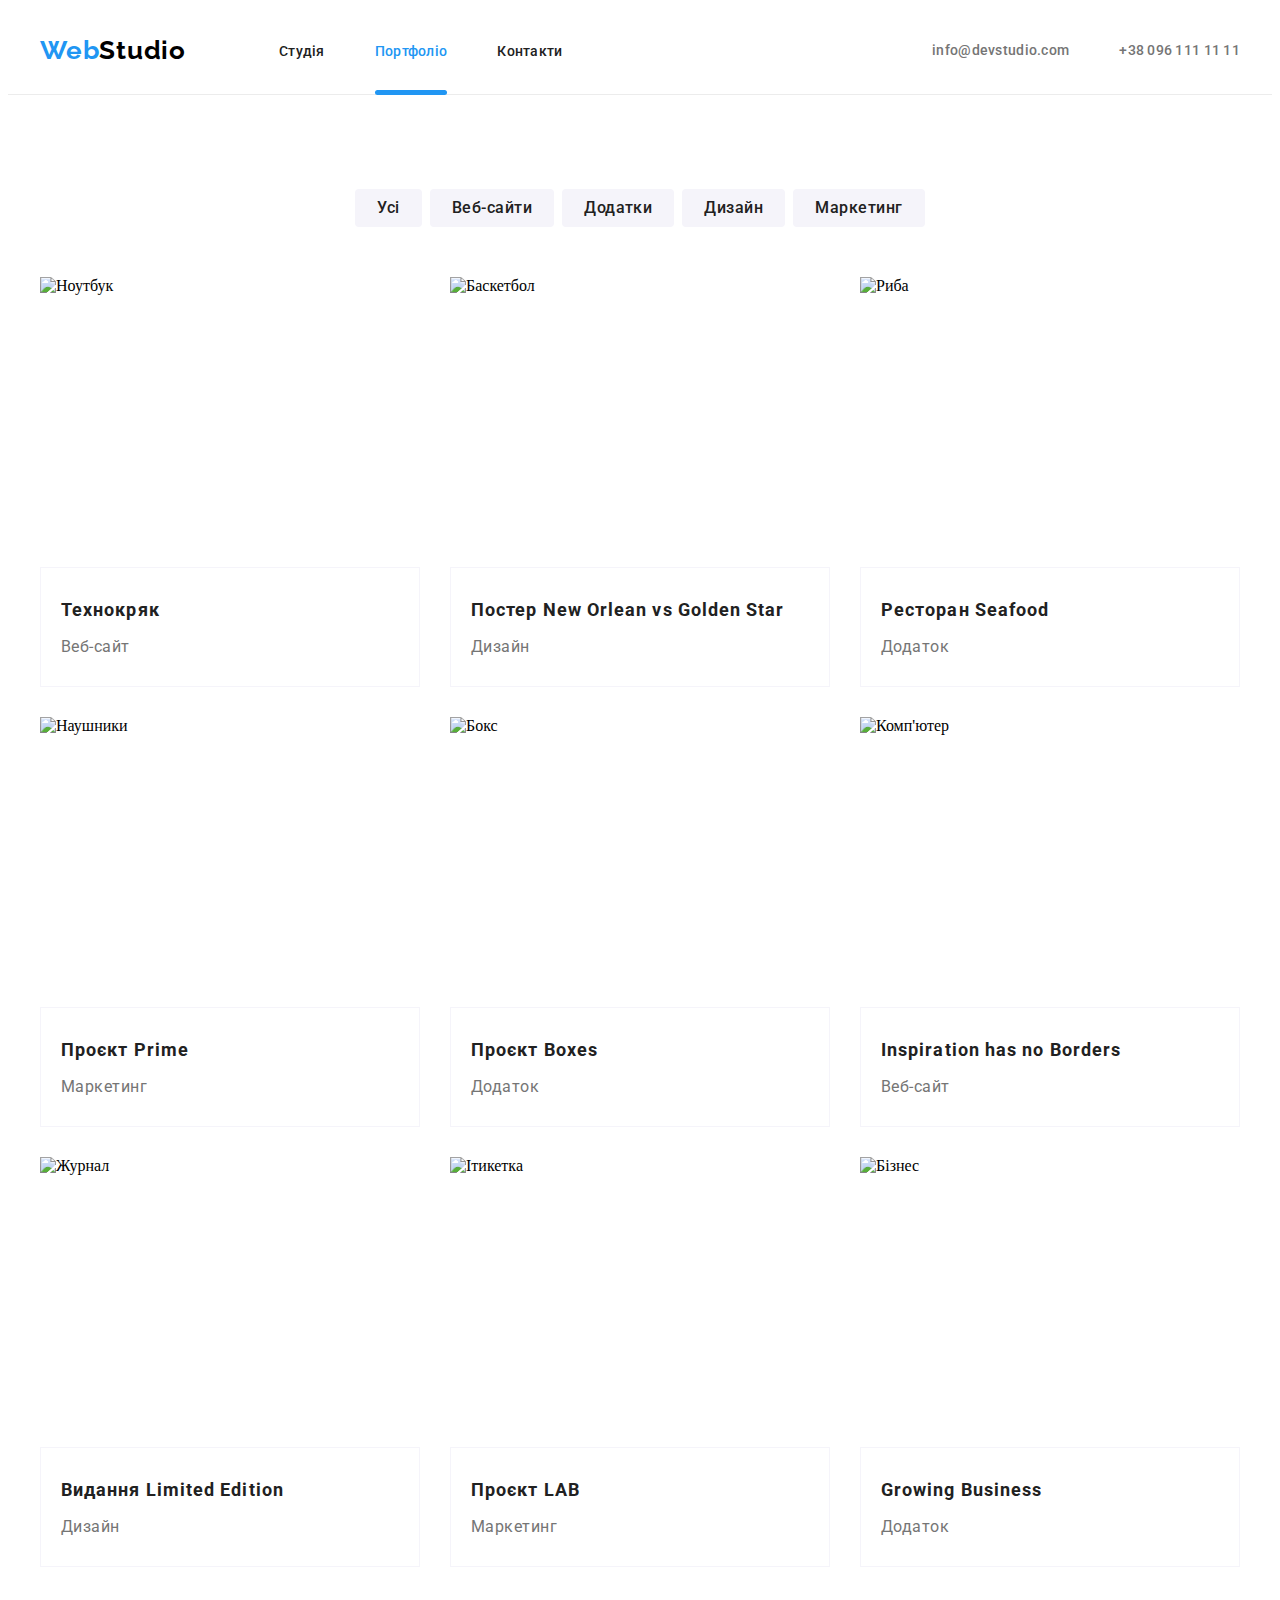
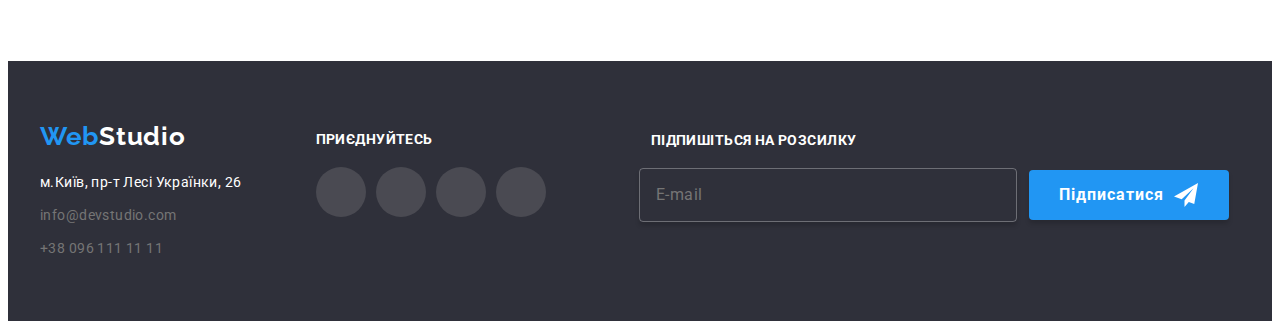
==== commit e4a9877b: "yr" ====
--- a/pages/portfolio.html
+++ b/pages/portfolio.html
@@ -4,7 +4,7 @@
 <head>
     <meta charset="UTF-8">
     <meta name="viewport" content="width=device-width, initial-scale=1.0">
-    <title>WebStudio</title>
+    <title>Portfolio</title>
     <link rel="stylesheet" href="https://cdnjs.cloudflare.com/ajax/libs/modern-normalize/2.0.0/modern-normalize.min.css"
         integrity="sha512-4xo8blKMVCiXpTaLzQSLSw3KFOVPWhm/TRtuPVc4WG6kUgjH6J03IBuG7JZPkcWMxJ5huwaBpOpnwYElP/m6wg=="
         crossorigin="anonymous" referrerpolicy="no-referrer" />
@@ -48,7 +48,6 @@
     <main>
         <section class="portfolio">
             <div class="container">
-                <div class="portfolio__hiro">
                     <ul class="portfolio__lists animate__animated ">
                         <li class="portfolio__items"><button class="portfolio__btn" type="button">Усі</button></li>
                         <li class="portfolio__items"><button class="portfolio__btn" type="button">Веб-сайти</button></li>
@@ -57,7 +56,6 @@
                         <li class="portfolio__items"><button class="portfolio__btn" type="button">Маркетинг</button>
                         </li>
                     </ul>
-                </div>
                 <ul class="portfolio__list">
                     <li class="portfolio__item">
                         <div class="portfolio__box">
@@ -191,47 +189,49 @@
     </main>
     <footer class="footer">
         <div class="container footer__container">
-            <div class="footer__address">
-                <a class="footer__logo" href="../index.html"><span class="footer__span">Web</span>Studio</a>
-                <address class="address">
-                    <a class="address__text" target="_blank"
-                        href="https://www.google.com/maps/place/%D1%83%D0%BB.+%D0%9B%D0%B5%D1%81%D0%B8+%D0%A3%D0%BA%D1%80%D0%B0%D0%B8%D0%BD%D0%BA%D0%B8,+26,+%D0%9A%D0%B8%D0%B5%D0%B2,+02000/@50.5190802,30.4385136,17z/data=!3m1!4b1!4m6!3m5!1s0x40d4d29b9e369069:0xff64663a5fd75cd5!8m2!3d50.5190802!4d30.4385136!16s%2Fg%2F11hz60_tnl?entry=ttu">м.Київ,
-                        пр-т Лесі Українки, 26</a>
-                    <ul class="address__list">
-                        <li class="address__item"><a class="address__link"
-                                href="maito:info@devstudio.com">info@devstudio.com</a></li>
-                        <li class="address__item"><a class="address__link" href="tel:+380961111111">+38 096 111 11
-                                11</a>
-                        </li>
-                    </ul>
-                </address>
-            </div>
-            <div class="footer__social">
-                <section class="social">
-                    <h2 class="social__text">Приєднуйтесь</h2>
-                    <div class="social__icons">
-                        <a target="_blank" href="https://www.instagram.com/" class="social__icon">
-                            <svg class="footer__svg">
-                                <use href="../imges/symbol-defs.svg#icon-instagram" class="footer__use"></use>
-                            </svg>
-                        </a>
-                        <a target="_blank" href="https://www.twitter.com/" class="social__icon">
-                            <svg class="footer__svg">
-                                <use href="../imges/symbol-defs.svg#icon-twitter" class="footer__use"></use>
-                            </svg>
-                        </a>
-                        <a target="_blank" href="https://www.facebook.com/" class="social__icon">
-                            <svg class="footer__svg">
-                                <use href="../imges/symbol-defs.svg#icon-facebook" class="footer__use"></use>
-                            </svg>
-                        </a>
-                        <a target="_blank" href="https://ua.linkedin.com/" class="social__icon">
-                            <svg class="footer__svg">
-                                <use href="../imges/symbol-defs.svg#icon-in" class="footer__use"></use>
-                            </svg>
-                        </a>
-                    </div>
-                </section>
+            <div class="footer__tablet">
+                <div class="footer__address">
+                    <a class="footer__logo" href="../index.html"><span class="footer__span">Web</span>Studio</a>
+                    <address class="address">
+                        <a class="address__text" target="_blank"
+                            href="https://www.google.com/maps/place/%D1%83%D0%BB.+%D0%9B%D0%B5%D1%81%D0%B8+%D0%A3%D0%BA%D1%80%D0%B0%D0%B8%D0%BD%D0%BA%D0%B8,+26,+%D0%9A%D0%B8%D0%B5%D0%B2,+02000/@50.5190802,30.4385136,17z/data=!3m1!4b1!4m6!3m5!1s0x40d4d29b9e369069:0xff64663a5fd75cd5!8m2!3d50.5190802!4d30.4385136!16s%2Fg%2F11hz60_tnl?entry=ttu">м.Київ,
+                            пр-т Лесі Українки, 26</a>
+                        <ul class="address__list">
+                            <li class="address__item"><a class="address__link"
+                                    href="maito:info@devstudio.com">info@devstudio.com</a></li>
+                            <li class="address__item"><a class="address__link" href="tel:+380961111111">+38 096 111 11
+                                    11</a>
+                            </li>
+                        </ul>
+                    </address>
+                </div>
+                <div class="footer__social">
+                    <section class="social">
+                        <h2 class="social__text">Приєднуйтесь</h2>
+                        <div class="social__icons">
+                            <a target="_blank" href="https://www.instagram.com/" class="social__icon">
+                                <svg class="footer__svg">
+                                    <use href="../imges/symbol-defs.svg#icon-instagram" class="footer__use"></use>
+                                </svg>
+                            </a>
+                            <a target="_blank" href="https://www.twitter.com/" class="social__icon">
+                                <svg class="footer__svg">
+                                    <use href="../imges/symbol-defs.svg#icon-twitter" class="footer__use"></use>
+                                </svg>
+                            </a>
+                            <a target="_blank" href="https://www.facebook.com/" class="social__icon">
+                                <svg class="footer__svg">
+                                    <use href="../imges/symbol-defs.svg#icon-facebook" class="footer__use"></use>
+                                </svg>
+                            </a>
+                            <a target="_blank" href="https://ua.linkedin.com/" class="social__icon">
+                                <svg class="footer__svg">
+                                    <use href="../imges/symbol-defs.svg#icon-in" class="footer__use"></use>
+                                </svg>
+                            </a>
+                        </div>
+                    </section>
+                </div>
             </div>
             <div class="form">
                 <p class="form__text">Підпишіться на розсилку</p>
--- a/style/main.min.css
+++ b/style/main.min.css
@@ -1 +1 @@
-ul{list-style:none;margin:0;padding:0}a{text-decoration:none}h1,h2,h3,h4,p{margin:0}img{display:block;width:100%;height:auto;max-width:100%}.container{max-width:1200px;margin:0 auto;padding:0 15px;outline:1px solid red}@media screen and (min-width: 480px){.container{width:480px}}@media screen and (min-width: 768px){.container{width:768px}}@media screen and (min-width: 1200px){.container{width:1200px}}body{font-family:‘Inter’}.nav__link,.nav__links{font-size:14px;font-weight:500;line-height:1,14;letter-spacing:.28px}.header{padding:16px 0}@media screen and (min-width: 768px){.header{padding:21px 0}}@media screen and (min-width: 1200px){.header{padding:25px 0}}.header__container{display:flex;justify-content:center;align-items:center;flex-wrap:nowrap;flex-direction:row}.header__logo{color:#000;font-family:Raleway;font-size:24px;line-height:1.38;font-weight:700;margin-right:auto;letter-spacing:.72px}@media screen and (min-width: 768px){.header__logo{margin-right:88px}}@media screen and (min-width: 1200px){.header__logo{font-size:26px;letter-spacing:.78px;margin-right:93px}}.header__span{color:#2196f3;font-family:Raleway;font-size:26px;font-weight:700;letter-spacing:.78px}.header__list{display:none;flex-direction:column;gap:10px;margin-left:auto}@media screen and (min-width: 768px){.header__list{display:flex}}@media screen and (min-width: 1200px){.header__list{gap:30px;flex-direction:row}}.header__link{display:flex;align-items:center;color:#757575;font-family:Roboto;font-size:12px;font-weight:500;line-height:1.14;letter-spacing:.24px;transition-property:color;transition-duration:250ms;transition-timing-function:cubic-bezier(0.4, 0, 0.2, 1)}@media screen and (min-width: 1200px){.header__link{font-size:14px;letter-spacing:.28px}}.header__img{width:16px;height:12px;margin-right:10px;fill:#757575}.header__image{width:10px;height:16px;margin-right:10px;fill:#757575;transition-property:fill;transition-duration:250ms;transition-timing-function:cubic-bezier(0.4, 0, 0.2, 1)}.header__link:hover,.header__link:focus{color:#2196f3}.header__link:hover .header__image,.header__link:focus .header__image{fill:#2196f3}.header__link:hover .header__img,.header__link:focus .header__img{fill:#2196f3}.nav{display:none}@media screen and (min-width: 768px){.nav{display:block}}.nav__item{position:relative}.nav__list{display:flex;gap:50px;margin-right:290px}@media screen and (min-width: 768px){.nav__list{margin-right:96px}}.nav__links{color:#2196f3;font-family:Roboto;transition-property:color;transition-duration:250ms}.nav__links:hover{color:#2196f3}.nav__links::after{content:"";display:block;width:100%;height:5px;background-color:#2196f3;border-radius:20px;margin-top:13px;position:absolute;top:35px}.nav__link{color:#212121;font-family:Roboto;transition-property:color;transition-duration:250ms}.nav__link:hover,.nav__link:focus{color:#2196f3}.nav__link::after{content:"";display:block;width:100%;height:5px;background-color:#2196f3;border-radius:20px;margin-top:13px;position:absolute;top:35px;opacity:0;transform:scale(0);transition:transform 1s}.nav__link:hover::after,.nav__link:focus::after{opacity:1;transform:scale(1)}.nav__links{color:#2196f3;font-family:Roboto;transition-property:color;transition-duration:250ms}.nav__links:hover{color:#2196f3}.nav__links::after{content:"";display:block;width:100%;height:5px;background-color:#2196f3;border-radius:20px;margin-top:13px;position:absolute;top:35px}.line{background:#ececec;width:100%;height:1px}.hero{background-image:linear-gradient(rgba(47, 48, 58, 0.4), rgba(47, 48, 58, 0.4)),url(../imges/backround-squoosh.jpg);background-repeat:no-repeat;background-size:cover;padding:118px 0;text-align:center}@media screen and (min-width: 1200px){.hero{padding:200px 0}}.hero__title{color:#fff;text-align:center;font-family:Roboto;font-size:26px;font-weight:900;line-height:1.16;letter-spacing:1.56px;text-transform:uppercase;width:100%;text-align:center;margin:0 auto;margin-bottom:30px}@media screen and (min-width: 480px){.hero__title{width:360px}}@media screen and (min-width: 1200px){.hero__title{font-size:44px;line-height:1.36;letter-spacing:2.64px;width:696px}}.hero__btn{color:#fff;font-family:Roboto;font-size:16px;font-weight:700;line-height:1.87;letter-spacing:.96px;border-radius:4px;background-color:#2196f3;padding:10px 24px;border:none;box-shadow:0px 4px 4px 0px rgba(0,0,0,.15)}@media screen and (min-width: 1200px){.hero__btn{padding:10px 32px}}.advantages{padding-top:60px}@media screen and (min-width: 1200px){.advantages{padding-top:94px}}.advantages__item::before{content:"";display:block;margin-bottom:30px;width:100%;height:120px;border-radius:4px;background:#f5f4fa;background-image:url(../imges/antenna.png);background-repeat:no-repeat;background-position:center}@media screen and (min-width: 480px){.advantages__item::before{width:450px;height:120px}}@media screen and (min-width: 768px){.advantages__item::before{width:354px;height:120px}}@media screen and (min-width: 1200px){.advantages__item::before{width:270px;height:120px}}.advantages__item:nth-child(2)::before{background-image:url(../imges/clock.png)}.advantages__item:nth-child(3)::before{background-image:url(../imges/diagram.png)}.advantages__item:nth-child(4)::before{background-image:url(../imges/astronaut.png)}.advantages__list{display:flex;flex-direction:column;gap:30px}@media screen and (min-width: 768px){.advantages__list{flex-wrap:wrap;flex-direction:row}}@media screen and (min-width: 1200px){.advantages__list{justify-content:center;flex-direction:row}}.advantages__title{color:#212121;font-family:Roboto;font-size:14px;font-weight:700;letter-spacing:.42px;text-transform:uppercase;margin-bottom:10px}.advantages__text{color:#757575;font-family:Roboto;font-size:14px;font-weight:400;line-height:1.71;letter-spacing:.42px;width:100%}@media screen and (min-width: 480px){.advantages__text{width:450px}}@media screen and (min-width: 768px){.advantages__text{width:354px}}@media screen and (min-width: 1200px){.advantages__text{width:270px}}.work{padding-top:94px;padding-bottom:94px;display:none}@media screen and (min-width: 1200px){.work{display:block}}.work__text{color:#212121;text-align:center;font-family:Roboto;font-size:36px;font-weight:700;letter-spacing:1.08px}.work__list{display:flex;margin-top:50px;gap:30px}.work__box{position:relative}.work__btn{color:#fff;text-align:center;font-family:Roboto;font-size:14px;font-weight:700;letter-spacing:.42px;text-transform:uppercase;position:absolute;width:370px;height:70px;background:rgba(47,48,58,.8);border:none;top:224px}.team{background:#f5f4fa;padding:60px 0}@media screen and (min-width: 1200px){.team{padding:94px 0}}.team__list{display:flex;flex-direction:column;gap:30px}@media screen and (min-width: 768px){.team__list{flex-wrap:wrap;flex-direction:row}}@media screen and (min-width: 1200px){.team__list{flex-direction:row}}.team__img{width:100%;height:320px}@media screen and (min-width: 480px){.team__img{width:450px;height:460px}}@media screen and (min-width: 768px){.team__img{width:354px;height:374px}}@media screen and (min-width: 1200px){.team__img{width:270px;height:260px}}.team__title{color:#212121;text-align:center;font-family:Roboto;font-size:28px;font-weight:700;letter-spacing:.84px;margin-bottom:50px}@media screen and (min-width: 1200px){.team__title{font-size:36px;letter-spacing:1.08px}}.team__name{color:#212121;font-family:Roboto;font-size:16px;font-weight:500;letter-spacing:.48px}.team__text{color:#757575;font-family:Roboto;font-size:16px;font-weight:400;letter-spacing:.48px;margin-top:10px}.team__item{border-radius:0px 0px 4px 4px;box-shadow:0px 1px 3px 0px rgba(0,0,0,.12),0px 1px 1px 0px rgba(0,0,0,.14),0px 2px 1px 0px rgba(0,0,0,.2)}.team__container{border-radius:0px 0px 4px 4px;background:#fff;text-align:center;padding-top:30px;padding-bottom:30px;width:100%;height:162px}@media screen and (min-width: 768px){.team__container{width:450px;height:162px}}@media screen and (min-width: 768px){.team__container{width:354px}}@media screen and (min-width: 1200px){.team__container{width:270px;height:168px}}.team__lists{display:flex;justify-content:center;align-items:center;flex-wrap:nowrap;flex-direction:row;gap:10px;margin-top:16px}.team__link{width:50px;height:50px;border-radius:50%;display:flex;justify-content:center;align-items:center;flex-wrap:nowrap;flex-direction:row;transition-property:background-color;transition-duration:250ms;transition-timing-function:cubic-bezier(0.4, 0, 0.2, 1)}.team__link:hover,.team__link:focus{background-color:#2196f3}.team__link:hover .team__svg,.team__link:focus .team__svg{fill:#fff}.team__svg{width:20px;height:20px;fill:#afb1b8;transition-property:fill;transition-duration:250ms;transition-timing-function:cubic-bezier(0.4, 0, 0.2, 1)}.customers{padding-top:94px;padding-bottom:94px}.customers__list{display:flex;justify-content:center;flex-wrap:wrap;gap:30px}@media screen and (min-width: 1200px){.customers__list{flex-wrap:nowrap}}.customers__text{display:flex;justify-content:center;color:#212121;text-align:center;font-family:Roboto;font-size:28px;font-weight:700;letter-spacing:.84px;margin-bottom:50px}@media screen and (min-width: 1200px){.customers__text{font-size:36px;letter-spacing:1.08px}}.customers__link{width:130px;height:85px;border:2px solid #e0e0e0;display:flex;justify-content:center;align-items:center;flex-wrap:nowrap;flex-direction:row;border-radius:4px;transition-property:border-color;transition-duration:250ms;transition-timing-function:cubic-bezier(0.4, 0, 0.2, 1)}@media screen and (min-width: 480px){.customers__link{padding:16px 52px;width:210px;height:92px}}@media screen and (min-width: 768px){.customers__link{padding:16px 60px;width:226px}}@media screen and (min-width: 1200px){.customers__link{padding:16px 32px;width:175px}}.customers__svg{width:105px;height:60px;fill:#afb1b8;transition-property:fill;transition-duration:250ms;transition-timing-function:cubic-bezier(0.4, 0, 0.2, 1)}.customers__link:hover,.customers__link:focus{border-color:#2196f3}.customers__link:hover .customers__svg,.customers__link:focus .customers__svg{fill:#2196f3}.footer{padding:60px 0;background:#2f303a}.footer__address{margin-right:0;text-align:center}@media screen and (min-width: 1200px){.footer__address{margin-right:74px;text-align:start}}@media screen and (min-width: 768px){.footer__tablet{display:flex;justify-content:space-around}}.footer__svg{width:20px;height:20px;margin-top:32px;margin:12px;fill:#fff}@media screen and (min-width: 1200px){.footer__container{display:flex;justify-content:flex-start;align-items:baseline}}.footer__span{color:#2196f3;font-family:Raleway;font-size:24px;font-weight:700;letter-spacing:.72px}@media screen and (min-width: 1200px){.footer__span{font-size:26px;letter-spacing:.78}}.footer__logo{color:#fff;font-family:Raleway;font-size:24px;font-weight:700;letter-spacing:.72px;text-align:center}@media screen and (min-width: 1200px){.footer__logo{font-size:26px;letter-spacing:.78;text-align:start}}.social{margin-top:60px}@media screen and (min-width: 768px){.social{margin-top:0}}@media screen and (min-width: 1200px){.social{margin-top:10px}}.social__text{color:#fff;font-family:Roboto;font-size:14px;font-weight:700;letter-spacing:.42px;text-transform:uppercase;margin-bottom:20px;text-align:center}@media screen and (min-width: 1200px){.social__text{text-align:start}}.social__icons{display:flex;justify-content:center;gap:10px}@media screen and (min-width: 1200px){.social__icons{margin-left:0}}.social__icon{width:50px;height:50px;border-radius:50%;background-color:#4a4a52;display:flex;justify-content:center;align-items:center;flex-wrap:nowrap;flex-direction:row;transition:background-color 250ms cubic-bezier(0.4, 0, 0.2, 1)}.social__icon:hover{background-color:#2196f3}.social__icon:focus{background-color:#2196f3}.address{margin-top:20px;text-align:center}@media screen and (min-width: 1200px){.address{text-align:start}}.address__item{margin-top:9px}.address__list{margin-top:9px}.address__text{color:#fff;font-family:Roboto;font-size:14px;font-weight:400;line-height:1.71;letter-spacing:.42px;flex-wrap:nowrap}.address__link{color:#757575;font-family:Roboto;font-size:14px;font-weight:400;line-height:1.71;letter-spacing:.42px}.form{margin-top:60px}@media screen and (min-width: 1200px){.form{margin-top:0;margin-left:93px}}.form__text{color:#fff;font-family:Roboto;font-size:14px;font-weight:700;letter-spacing:.42px;text-transform:uppercase;text-align:center}@media screen and (min-width: 768px){.form__text{text-align:center}}@media screen and (min-width: 1200px){.form__text{margin-right:360px}}.form__lable{display:flex;justify-content:center;align-items:center;gap:20px;margin-top:20px;flex-wrap:wrap}@media screen and (min-width: 768px){.form__lable{flex-direction:column}}@media screen and (min-width: 1200px){.form__lable{flex-wrap:nowrap;gap:12px;flex-direction:row}}.form__input{display:flex;flex-direction:column;justify-content:center;color:rgba(255,255,255,.6);font-family:Roboto;font-size:16px;font-weight:400;line-height:125%;letter-spacing:.48px;width:450px;height:50px;border-radius:4px;border:1px solid rgba(255,255,255,.3);background-color:rgba(33,150,243,0);box-shadow:0px 4px 4px 0px rgba(0,0,0,.15);padding-left:16px}@media screen and (min-width: 1200px){.form__input{width:358px;height:50px;margin-right:0;margin-left:0}}.form__btn{color:#fff;text-align:center;font-family:Roboto;font-size:16px;font-weight:700;line-height:187%;letter-spacing:.96px;border-radius:4px;background:#2196f3;box-shadow:0px 4px 4px 0px rgba(0,0,0,.15);width:200px;height:50px;border:none;display:flex;justify-content:center;align-items:center;flex-wrap:nowrap;flex-direction:row;gap:10px}@media screen and (min-width: 1200px){.form__btn{margin-top:0}}.form__svg{width:24px;height:24px;fill:#fff}.backdrop{position:fixed;top:0;left:0;width:100%;height:100%;background-color:rgba(0,0,0,.2);opacity:1}.is-hidden{pointer-events:none;opacity:0}.is-hidden .modal{transform:translate(2000px, 2000px)}.modal{background-color:#fff;position:absolute;top:50%;left:50%;transform:translate(-50%, -50%);padding:40px 40px 20px 40px;transition-property:transform;transition-duration:250ms;transition-timing-function:cubic-bezier(0.4, 0, 0.2, 1)}.modal__title{color:#212121;text-align:center;font-size:20px;font-weight:700;letter-spacing:.6px;margin-bottom:12px}.modal__label{color:#757575;font-size:12px;font-weight:400;letter-spacing:.12px}.modal__box{display:flex;align-items:center}.modal__input{font-family:"Inter";width:448px;height:40px;border-radius:4px;border:1px solid rgba(33,33,33,.2);margin-top:4px;margin-bottom:10px;display:block;text-indent:38px;transition-property:border,outline;transition-duration:250ms;transition-timing-function:cubic-bezier(0.4, 0, 0.2, 1)}.modal__input:focus,.modal__input:hover{border:1px solid #2196f3;outline:none}.modal__input:hover+.modal__svg,.modal__input:focus+.modal__svg{fill:#2196f3}.modal__svg{fill:#212121;position:absolute;width:20px;height:20px;margin-left:12px;margin-bottom:7px;margin-right:15px;transition-property:fill;transition-duration:250ms;transition-timing-function:cubic-bezier(0.4, 0, 0.2, 1)}.modal__comentt{width:448px;height:120px;flex-shrink:0;border-radius:4px;border:1px solid rgba(33,33,33,.2);color:rgba(117,117,117,.5);font-size:12px;font-weight:400;letter-spacing:.12px;resize:none;padding:12px 16px;margin:4px 0 25px 0;display:block;transition-property:border,outline;transition-duration:250ms;transition-timing-function:cubic-bezier(0.4, 0, 0.2, 1)}.modal__comentt:focus,.modal__comentt:hover{border:1px solid #2196f3;outline:none}.modal__span{color:#757575;font-family:Roboto;font-size:14px;font-weight:400;line-height:24px;letter-spacing:.42px;margin-left:8px;margin-right:4px}.modal__link{color:#2196f3;font-family:Roboto;font-size:14px;font-weight:400;line-height:24px;letter-spacing:.42px;text-decoration-line:underline}.modal__check{display:flex;justify-content:center;align-items:center;flex-wrap:nowrap;flex-direction:row}.modal__checkbox{width:16px;height:15px}.modal__btn{color:#fff;text-align:center;font-size:16px;font-weight:700;line-height:1.87;letter-spacing:.96px;border-radius:4px;background:#2196f3;box-shadow:0px 4px 4px 0px rgba(0,0,0,.15);padding:10px 52px;border:none;margin:30px 120px 20px 120px;transition-property:background-color;transition-duration:250ms;transition-timing-function:cubic-bezier(0.4, 0, 0.2, 1)}.modal__btn:hover,.modal__btn:focus{background-color:#188ce8}.modal__exit{width:18px;height:18px;fill:#000;transition-property:fill;transition-duration:250ms;transition-timing-function:cubic-bezier(0.4, 0, 0.2, 1)}.modal__close{width:30px;height:30px;border-radius:50%;border:1px solid rgba(0,0,0,.1);display:flex;justify-content:center;align-items:center;flex-wrap:nowrap;flex-direction:row;background-color:rgba(0,0,0,0);position:absolute;top:8px;right:8px;transition-property:border-color;transition-duration:250ms;transition-timing-function:cubic-bezier(0.4, 0, 0.2, 1)}.modal__close:hover,.modal__close:focus{border-color:#2196f3}.modal__close:hover .modal__exit,.modal__close:focus .modal__exit{fill:#2196f3}.portfolio{padding-bottom:94px}.portfolio__hiro{padding-top:94px;padding-bottom:50px}.portfolio__lists{display:flex;gap:8px;flex-wrap:wrap}@media screen and (min-width: 480px){.portfolio__lists{max-width:400px}}@media screen and (min-width: 768px){.portfolio__lists{justify-content:center;max-width:none}}.portfolio__btn{border-radius:4px;background:#f5f4fa;color:#212121;text-align:center;font-family:Roboto;font-size:16px;font-weight:500;line-height:1.625;letter-spacing:.48px;padding:6px 16px;border:none;transition-property:background-color,color,box-shadow;transition-duration:250ms;transition-timing-function:cubic-bezier(0.4, 0, 0.2, 1)}@media screen and (min-width: 480px){.portfolio__btn{padding:6px 22px}}.portfolio__btn:hover,.portfolio__btn:focus{border-radius:4px;background:#2196f3;box-shadow:0px 3px 1px 0px rgba(0,0,0,.1),0px 1px 2px 0px rgba(0,0,0,.08),0px 2px 2px 0px rgba(0,0,0,.12);color:#fff;text-align:center;font-family:Roboto;font-size:16px;font-weight:500;line-height:1.625;letter-spacing:.48px}.portfolio__content{border:1px solid #f5f4fa;padding:24px 20px}.portfolio__item{flex-basis:calc((100% - 60px)/3);transition-property:box-shadow;transition-duration:250ms;transition-timing-function:cubic-bezier(0.4, 0, 0.2, 1)}.portfolio__item:hover{box-shadow:0px 1px 1px 0px rgba(0,0,0,.12),0px 4px 4px 0px rgba(0,0,0,.06),1px 4px 6px 0px rgba(0,0,0,.16)}.portfolio__item:hover .portfolio__text{opacity:1;transform:translateY(0)}.portfolio__box{position:relative;overflow:hidden}.portfolio__img{height:290px}@media screen and (min-width: 1200px){.portfolio__img{width:380px}}.portfolio__text{position:absolute;opacity:0;top:0;left:0;padding:30px 24px;background-color:rgba(33,150,243,.9);color:#fff;font-family:Roboto;font-size:18px;font-weight:400;line-height:1.55;letter-spacing:.54px;transform:translateY(100%);transition-property:opacity,transform;transition-duration:250ms;transition-timing-function:cubic-bezier(0.4, 0, 0.2, 1);transition-property:transform;transition-duration:250ms;transition-timing-function:cubic-bezier(0.4, 0, 0.2, 1)}@media screen and (min-width: 480px){.portfolio__text{padding:77px 24px}}.portfolio__name{color:#212121;font-family:Roboto;font-size:18px;font-weight:700;line-height:2;letter-spacing:1.08px;margin-bottom:4px}.portfolio__subtitle{color:#757575;font-family:Roboto;font-size:16px;font-weight:400;line-height:1.875;letter-spacing:.48px}.portfolio__list{display:flex;flex-direction:column;gap:30px}@media screen and (min-width: 1200px){.portfolio__list{flex-wrap:wrap;flex-direction:row}}/*# sourceMappingURL=main.min.css.map */+ul{list-style:none;margin:0;padding:0}a{text-decoration:none}h1,h2,h3,h4,p{margin:0}img{display:block;width:100%;height:auto;max-width:100%}address{font-style:normal}.container{max-width:1200px;margin:0 auto;padding:0 15px}@media screen and (min-width: 480px){.container{width:480px}}@media screen and (min-width: 768px){.container{width:768px}}@media screen and (min-width: 1200px){.container{width:1200px}}body{font-family:‘Inter’}.nav__link,.nav__links{font-size:14px;font-weight:500;line-height:1,14;letter-spacing:.28px}.header{padding:16px 0}@media screen and (min-width: 768px){.header{padding:21px 0}}@media screen and (min-width: 1200px){.header{padding:25px 0}}.header__container{display:flex;justify-content:center;align-items:center;flex-wrap:nowrap;flex-direction:row}.header__logo{color:#000;font-family:Raleway;font-size:24px;line-height:1.38;font-weight:700;margin-right:auto;letter-spacing:.72px}@media screen and (min-width: 768px){.header__logo{margin-right:88px}}@media screen and (min-width: 1200px){.header__logo{font-size:26px;letter-spacing:.78px;margin-right:93px}}.header__span{color:#2196f3;font-family:Raleway;font-size:26px;font-weight:700;letter-spacing:.78px}.header__list{display:none;flex-direction:column;gap:10px;margin-left:auto}@media screen and (min-width: 768px){.header__list{display:flex}}@media screen and (min-width: 1200px){.header__list{gap:30px;flex-direction:row}}.header__link{display:flex;align-items:center;color:#757575;font-family:Roboto;font-size:12px;font-weight:500;line-height:1.14;letter-spacing:.24px;transition-property:color;transition-duration:250ms;transition-timing-function:cubic-bezier(0.4, 0, 0.2, 1)}@media screen and (min-width: 1200px){.header__link{font-size:14px;letter-spacing:.28px}}.header__img{width:16px;height:12px;margin-right:10px;fill:#757575}.header__image{width:10px;height:16px;margin-right:10px;fill:#757575;transition-property:fill;transition-duration:250ms;transition-timing-function:cubic-bezier(0.4, 0, 0.2, 1)}.header__link:hover,.header__link:focus{color:#2196f3}.header__link:hover .header__image,.header__link:focus .header__image{fill:#2196f3}.header__link:hover .header__img,.header__link:focus .header__img{fill:#2196f3}.nav{display:none}@media screen and (min-width: 768px){.nav{display:block}}.nav__item{position:relative}.nav__list{display:flex;gap:50px;margin-right:290px}@media screen and (min-width: 768px){.nav__list{margin-right:96px}}.nav__links{color:#2196f3;font-family:Roboto;transition-property:color;transition-duration:250ms}.nav__links:hover{color:#2196f3}.nav__links::after{content:"";display:block;width:100%;height:5px;background-color:#2196f3;border-radius:20px;margin-top:13px;position:absolute;top:35px}.nav__link{color:#212121;font-family:Roboto;transition-property:color;transition-duration:250ms}.nav__link:hover,.nav__link:focus{color:#2196f3}.nav__link::after{content:"";display:block;width:100%;height:5px;background-color:#2196f3;border-radius:20px;margin-top:13px;position:absolute;top:35px;opacity:0;transform:scale(0);transition:transform 1s}.nav__link:hover::after,.nav__link:focus::after{opacity:1;transform:scale(1)}.nav__links{color:#2196f3;font-family:Roboto;transition-property:color;transition-duration:250ms}.nav__links:hover{color:#2196f3}.nav__links::after{content:"";display:block;width:100%;height:5px;background-color:#2196f3;border-radius:20px;margin-top:13px;position:absolute;top:35px}.line{background:#ececec;width:100%;height:1px}.hero{background-image:linear-gradient(rgba(47, 48, 58, 0.4), rgba(47, 48, 58, 0.4)),url(../imges/backround-squoosh.jpg);background-repeat:no-repeat;background-size:cover;padding:118px 0;text-align:center}@media screen and (min-width: 1200px){.hero{padding:200px 0}}.hero__title{color:#fff;text-align:center;font-family:Roboto;font-size:26px;font-weight:900;line-height:1.16;letter-spacing:1.56px;text-transform:uppercase;width:100%;text-align:center;margin:0 auto;margin-bottom:30px}@media screen and (min-width: 480px){.hero__title{width:360px}}@media screen and (min-width: 1200px){.hero__title{font-size:44px;line-height:1.36;letter-spacing:2.64px;width:696px}}.hero__btn{color:#fff;font-family:Roboto;font-size:16px;font-weight:700;line-height:1.87;letter-spacing:.96px;border-radius:4px;background-color:#2196f3;padding:10px 24px;border:none;box-shadow:0px 4px 4px 0px rgba(0,0,0,.15)}@media screen and (min-width: 1200px){.hero__btn{padding:10px 32px}}.advantages{padding-top:60px}@media screen and (min-width: 1200px){.advantages{padding-top:94px}}.advantages__item::before{content:"";display:block;margin-bottom:30px;width:100%;height:120px;border-radius:4px;background:#f5f4fa;background-image:url(../imges/antenna.png);background-repeat:no-repeat;background-position:center}@media screen and (min-width: 480px){.advantages__item::before{width:450px;height:120px}}@media screen and (min-width: 768px){.advantages__item::before{width:354px;height:120px}}@media screen and (min-width: 1200px){.advantages__item::before{width:270px;height:120px}}.advantages__item:nth-child(2)::before{background-image:url(../imges/clock.png)}.advantages__item:nth-child(3)::before{background-image:url(../imges/diagram.png)}.advantages__item:nth-child(4)::before{background-image:url(../imges/astronaut.png)}.advantages__list{display:flex;flex-direction:column;gap:30px}@media screen and (min-width: 768px){.advantages__list{flex-wrap:wrap;flex-direction:row}}@media screen and (min-width: 1200px){.advantages__list{justify-content:center;flex-direction:row}}.advantages__title{color:#212121;font-family:Roboto;font-size:14px;font-weight:700;letter-spacing:.42px;text-transform:uppercase;margin-bottom:10px}.advantages__text{color:#757575;font-family:Roboto;font-size:14px;font-weight:400;line-height:1.71;letter-spacing:.42px;width:100%}@media screen and (min-width: 480px){.advantages__text{width:450px}}@media screen and (min-width: 768px){.advantages__text{width:354px}}@media screen and (min-width: 1200px){.advantages__text{width:270px}}.work{padding-top:94px;padding-bottom:94px;display:none}@media screen and (min-width: 1200px){.work{display:block}}.work__text{color:#212121;text-align:center;font-family:Roboto;font-size:36px;font-weight:700;letter-spacing:1.08px}.work__list{display:flex;margin-top:50px;gap:30px}.work__box{position:relative}.work__btn{color:#fff;text-align:center;font-family:Roboto;font-size:14px;font-weight:700;letter-spacing:.42px;text-transform:uppercase;position:absolute;width:370px;height:70px;background:rgba(47,48,58,.8);border:none;top:224px}.team{background:#f5f4fa;padding:60px 0}@media screen and (min-width: 1200px){.team{padding:94px 0}}.team__list{display:flex;flex-direction:column;gap:30px}@media screen and (min-width: 768px){.team__list{flex-wrap:wrap;flex-direction:row}}@media screen and (min-width: 1200px){.team__list{flex-direction:row}}.team__img{width:100%;height:320px}@media screen and (min-width: 480px){.team__img{width:450px;height:460px}}@media screen and (min-width: 768px){.team__img{width:354px;height:374px}}@media screen and (min-width: 1200px){.team__img{width:270px;height:260px}}.team__title{color:#212121;text-align:center;font-family:Roboto;font-size:28px;font-weight:700;letter-spacing:.84px;margin-bottom:50px}@media screen and (min-width: 1200px){.team__title{font-size:36px;letter-spacing:1.08px}}.team__name{color:#212121;font-family:Roboto;font-size:16px;font-weight:500;letter-spacing:.48px}.team__text{color:#757575;font-family:Roboto;font-size:16px;font-weight:400;letter-spacing:.48px;margin-top:10px}.team__item{border-radius:0px 0px 4px 4px;box-shadow:0px 1px 3px 0px rgba(0,0,0,.12),0px 1px 1px 0px rgba(0,0,0,.14),0px 2px 1px 0px rgba(0,0,0,.2)}.team__container{border-radius:0px 0px 4px 4px;background:#fff;text-align:center;padding-top:30px;padding-bottom:30px;width:100%;height:162px}@media screen and (min-width: 768px){.team__container{width:450px;height:162px}}@media screen and (min-width: 768px){.team__container{width:354px}}@media screen and (min-width: 1200px){.team__container{width:270px;height:168px}}.team__lists{display:flex;justify-content:center;align-items:center;flex-wrap:nowrap;flex-direction:row;gap:10px;margin-top:16px}.team__link{width:50px;height:50px;border-radius:50%;display:flex;justify-content:center;align-items:center;flex-wrap:nowrap;flex-direction:row;transition-property:background-color;transition-duration:250ms;transition-timing-function:cubic-bezier(0.4, 0, 0.2, 1)}.team__link:hover,.team__link:focus{background-color:#2196f3}.team__link:hover .team__svg,.team__link:focus .team__svg{fill:#fff}.team__svg{width:20px;height:20px;fill:#afb1b8;transition-property:fill;transition-duration:250ms;transition-timing-function:cubic-bezier(0.4, 0, 0.2, 1)}.customers{padding-top:94px;padding-bottom:94px;text-align:center}.customers__list{display:flex;flex-wrap:wrap;gap:30px}@media screen and (min-width: 1200px){.customers__list{flex-wrap:nowrap}}.customers__text{display:flex;justify-content:center;color:#212121;text-align:center;font-family:Roboto;font-size:28px;font-weight:700;letter-spacing:.84px;margin-bottom:50px}@media screen and (min-width: 1200px){.customers__text{font-size:36px;letter-spacing:1.08px}}.customers__item{flex-basis:calc((100% - 30px)/2)}@media screen and (min-width: 768px){.customers__item{flex-basis:calc((100% - 60px)/3)}}@media screen and (min-width: 1200px){.customers__item{flex-basis:calc((100% - 150px)/6)}}.customers__link{border-radius:4px;width:100%;height:92px;border:2px solid #e0e0e0;display:flex;justify-content:center;align-items:center;flex-wrap:nowrap;flex-direction:row;transition-property:border-color;transition-duration:250ms;transition-timing-function:cubic-bezier(0.4, 0, 0.2, 1)}@media screen and (min-width: 480px){.customers__link{width:210px}}@media screen and (min-width: 768px){.customers__link{width:226px}}@media screen and (min-width: 1200px){.customers__link{width:170px}}.customers__svg{width:106px;height:60px;fill:#afb1b8;transition-property:fill;transition-duration:250ms;transition-timing-function:cubic-bezier(0.4, 0, 0.2, 1)}.customers__link:hover,.customers__link:focus{border-color:#2196f3}.customers__link:hover .customers__svg,.customers__link:focus .customers__svg{fill:#2196f3}.footer{padding:60px 0;background:#2f303a}.footer__address{margin-right:0;text-align:center}@media screen and (min-width: 1200px){.footer__address{margin-right:74px;text-align:start}}@media screen and (min-width: 768px){.footer__tablet{display:flex;justify-content:space-around}}.footer__svg{width:20px;height:20px;margin-top:32px;margin:12px;fill:#fff}@media screen and (min-width: 1200px){.footer__container{display:flex;justify-content:flex-start;align-items:baseline}}.footer__span{color:#2196f3;font-family:Raleway;font-size:24px;font-weight:700;letter-spacing:.72px}@media screen and (min-width: 1200px){.footer__span{font-size:26px;letter-spacing:.78}}.footer__logo{color:#fff;font-family:Raleway;font-size:24px;font-weight:700;letter-spacing:.72px;text-align:center}@media screen and (min-width: 1200px){.footer__logo{font-size:26px;letter-spacing:.78;text-align:start}}.social{margin-top:60px}@media screen and (min-width: 768px){.social{margin-top:0}}@media screen and (min-width: 1200px){.social{margin-top:10px}}.social__text{color:#fff;font-family:Roboto;font-size:14px;font-weight:700;letter-spacing:.42px;text-transform:uppercase;margin-bottom:20px;text-align:center}@media screen and (min-width: 1200px){.social__text{text-align:start}}.social__icons{display:flex;justify-content:center;gap:10px}@media screen and (min-width: 1200px){.social__icons{margin-left:0}}.social__icon{width:50px;height:50px;border-radius:50%;background-color:#4a4a52;display:flex;justify-content:center;align-items:center;flex-wrap:nowrap;flex-direction:row;transition:background-color 250ms cubic-bezier(0.4, 0, 0.2, 1)}.social__icon:hover{background-color:#2196f3}.social__icon:focus{background-color:#2196f3}.address{margin-top:20px;text-align:center}@media screen and (min-width: 1200px){.address{text-align:start}}.address__item{margin-top:9px}.address__list{margin-top:9px}.address__text{color:#fff;font-family:Roboto;font-size:14px;font-weight:400;line-height:1.71;letter-spacing:.42px;flex-wrap:nowrap}.address__link{color:#757575;font-family:Roboto;font-size:14px;font-weight:400;line-height:1.71;letter-spacing:.42px}.form{margin-top:60px}@media screen and (min-width: 1200px){.form{margin-top:0;margin-left:93px}}.form__text{color:#fff;font-family:Roboto;font-size:14px;font-weight:700;letter-spacing:.42px;text-transform:uppercase;text-align:center}@media screen and (min-width: 768px){.form__text{text-align:center}}@media screen and (min-width: 1200px){.form__text{margin-right:360px}}.form__lable{display:flex;justify-content:center;align-items:center;gap:20px;margin-top:20px;flex-wrap:wrap}@media screen and (min-width: 768px){.form__lable{flex-direction:column}}@media screen and (min-width: 1200px){.form__lable{flex-wrap:nowrap;gap:12px;flex-direction:row}}.form__input{display:flex;flex-direction:column;justify-content:center;color:rgba(255,255,255,.6);font-family:Roboto;font-size:16px;font-weight:400;line-height:125%;letter-spacing:.48px;width:450px;height:50px;border-radius:4px;border:1px solid rgba(255,255,255,.3);background-color:rgba(33,150,243,0);box-shadow:0px 4px 4px 0px rgba(0,0,0,.15);padding-left:16px}@media screen and (min-width: 1200px){.form__input{width:358px;height:50px;margin-right:0;margin-left:0}}.form__btn{color:#fff;text-align:center;font-family:Roboto;font-size:16px;font-weight:700;line-height:187%;letter-spacing:.96px;border-radius:4px;background:#2196f3;box-shadow:0px 4px 4px 0px rgba(0,0,0,.15);width:200px;height:50px;border:none;display:flex;justify-content:center;align-items:center;flex-wrap:nowrap;flex-direction:row;gap:10px}@media screen and (min-width: 1200px){.form__btn{margin-top:0}}.form__svg{width:24px;height:24px;fill:#fff}.backdrop{position:fixed;top:0;left:0;width:100%;height:100%;background-color:rgba(0,0,0,.2);opacity:1}.is-hidden{pointer-events:none;opacity:0}.is-hidden .modal{transform:translate(2000px, 2000px)}.modal{background-color:#fff;position:absolute;top:50%;left:50%;transform:translate(-50%, -50%);padding:40px 40px 20px 40px;transition-property:transform;transition-duration:250ms;transition-timing-function:cubic-bezier(0.4, 0, 0.2, 1)}.modal__title{color:#212121;text-align:center;font-size:20px;font-weight:700;letter-spacing:.6px;margin-bottom:12px}.modal__label{color:#757575;font-size:12px;font-weight:400;letter-spacing:.12px}.modal__box{display:flex;align-items:center}.modal__input{font-family:"Inter";width:448px;height:40px;border-radius:4px;border:1px solid rgba(33,33,33,.2);margin-top:4px;margin-bottom:10px;display:block;text-indent:38px;transition-property:border,outline;transition-duration:250ms;transition-timing-function:cubic-bezier(0.4, 0, 0.2, 1)}.modal__input:focus,.modal__input:hover{border:1px solid #2196f3;outline:none}.modal__input:hover+.modal__svg,.modal__input:focus+.modal__svg{fill:#2196f3}.modal__svg{fill:#212121;position:absolute;width:20px;height:20px;margin-left:12px;margin-bottom:7px;margin-right:15px;transition-property:fill;transition-duration:250ms;transition-timing-function:cubic-bezier(0.4, 0, 0.2, 1)}.modal__comentt{width:448px;height:120px;flex-shrink:0;border-radius:4px;border:1px solid rgba(33,33,33,.2);color:rgba(117,117,117,.5);font-size:12px;font-weight:400;letter-spacing:.12px;resize:none;padding:12px 16px;margin:4px 0 25px 0;display:block;transition-property:border,outline;transition-duration:250ms;transition-timing-function:cubic-bezier(0.4, 0, 0.2, 1)}.modal__comentt:focus,.modal__comentt:hover{border:1px solid #2196f3;outline:none}.modal__span{color:#757575;font-family:Roboto;font-size:14px;font-weight:400;line-height:24px;letter-spacing:.42px;margin-left:8px;margin-right:4px}.modal__link{color:#2196f3;font-family:Roboto;font-size:14px;font-weight:400;line-height:24px;letter-spacing:.42px;text-decoration-line:underline}.modal__check{display:flex;justify-content:center;align-items:center;flex-wrap:nowrap;flex-direction:row}.modal__checkbox{width:16px;height:15px}.modal__btn{color:#fff;text-align:center;font-size:16px;font-weight:700;line-height:1.87;letter-spacing:.96px;border-radius:4px;background:#2196f3;box-shadow:0px 4px 4px 0px rgba(0,0,0,.15);padding:10px 52px;border:none;margin:30px 120px 20px 120px;transition-property:background-color;transition-duration:250ms;transition-timing-function:cubic-bezier(0.4, 0, 0.2, 1)}.modal__btn:hover,.modal__btn:focus{background-color:#188ce8}.modal__exit{width:18px;height:18px;fill:#000;transition-property:fill;transition-duration:250ms;transition-timing-function:cubic-bezier(0.4, 0, 0.2, 1)}.modal__close{width:30px;height:30px;border-radius:50%;border:1px solid rgba(0,0,0,.1);display:flex;justify-content:center;align-items:center;flex-wrap:nowrap;flex-direction:row;background-color:rgba(0,0,0,0);position:absolute;top:8px;right:8px;transition-property:border-color;transition-duration:250ms;transition-timing-function:cubic-bezier(0.4, 0, 0.2, 1)}.modal__close:hover,.modal__close:focus{border-color:#2196f3}.modal__close:hover .modal__exit,.modal__close:focus .modal__exit{fill:#2196f3}.portfolio{padding-top:94px;padding-bottom:94px}.portfolio__lists{display:flex;gap:8px;row-gap:15px;flex-wrap:wrap}@media screen and (min-width: 480px){.portfolio__lists{max-width:400px}}@media screen and (min-width: 768px){.portfolio__lists{justify-content:center;max-width:none}}.portfolio__btn{border-radius:4px;background:#f5f4fa;color:#212121;text-align:center;font-family:Roboto;font-size:16px;font-weight:500;line-height:1.625;letter-spacing:.48px;padding:6px 16px;border:none;transition-property:background-color,color,box-shadow;transition-duration:250ms;transition-timing-function:cubic-bezier(0.4, 0, 0.2, 1)}@media screen and (min-width: 480px){.portfolio__btn{padding:6px 22px}}.portfolio__btn:hover,.portfolio__btn:focus{border-radius:4px;background:#2196f3;box-shadow:0px 3px 1px 0px rgba(0,0,0,.1),0px 1px 2px 0px rgba(0,0,0,.08),0px 2px 2px 0px rgba(0,0,0,.12);color:#fff;text-align:center;font-family:Roboto;font-size:16px;font-weight:500;line-height:1.625;letter-spacing:.48px}.portfolio__content{border:1px solid #f5f4fa;padding:24px 20px}.portfolio__item{flex-basis:100%;transition-property:box-shadow;transition-duration:250ms;transition-timing-function:cubic-bezier(0.4, 0, 0.2, 1)}@media screen and (min-width: 768px){.portfolio__item{flex-basis:calc((100% - 30px)/2)}}@media screen and (min-width: 1200px){.portfolio__item{flex-basis:calc((100% - 60px)/3)}}.portfolio__item:hover{box-shadow:0px 1px 1px 0px rgba(0,0,0,.12),0px 4px 4px 0px rgba(0,0,0,.06),1px 4px 6px 0px rgba(0,0,0,.16)}.portfolio__item:hover .portfolio__text{opacity:1;transform:translateY(0)}.portfolio__box{position:relative;overflow:hidden}.portfolio__img{height:290px}@media screen and (min-width: 1200px){.portfolio__img{width:380px}}.portfolio__text{position:absolute;opacity:0;top:0;left:0;padding:30px 24px;background-color:rgba(33,150,243,.9);color:#fff;font-family:Roboto;font-size:18px;font-weight:400;line-height:1.55;letter-spacing:.54px;transform:translateY(100%);transition-property:opacity,transform;transition-duration:250ms;transition-timing-function:cubic-bezier(0.4, 0, 0.2, 1);transition-property:transform;transition-duration:250ms;transition-timing-function:cubic-bezier(0.4, 0, 0.2, 1)}@media screen and (min-width: 480px){.portfolio__text{padding:77px 24px}}.portfolio__name{color:#212121;font-family:Roboto;font-size:18px;font-weight:700;line-height:2;letter-spacing:1.08px;margin-bottom:4px}.portfolio__subtitle{color:#757575;font-family:Roboto;font-size:16px;font-weight:400;line-height:1.875;letter-spacing:.48px}.portfolio__list{display:flex;flex-direction:column;gap:30px;margin-top:50px}@media screen and (min-width: 768px){.portfolio__list{flex-wrap:wrap;flex-direction:row}}@media screen and (min-width: 1200px){.portfolio__list{flex-wrap:wrap;flex-direction:row}}/*# sourceMappingURL=main.min.css.map */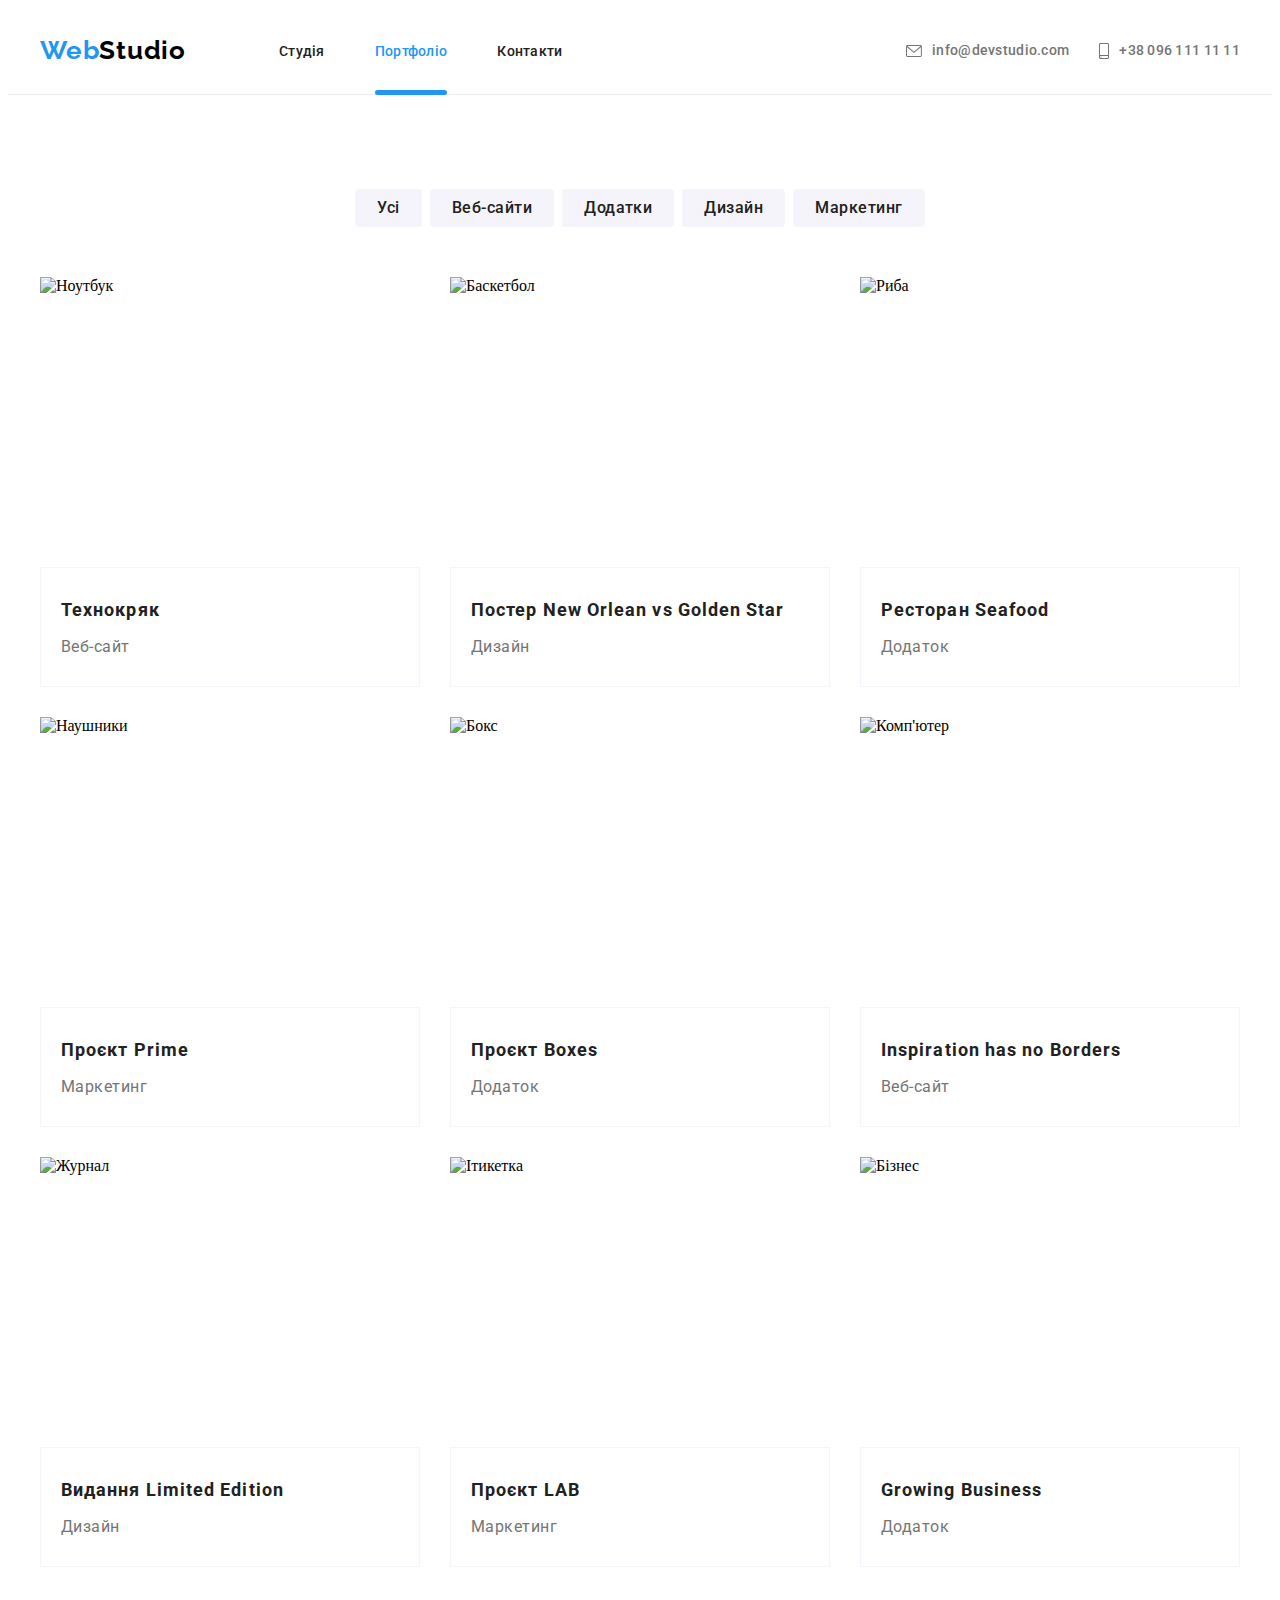
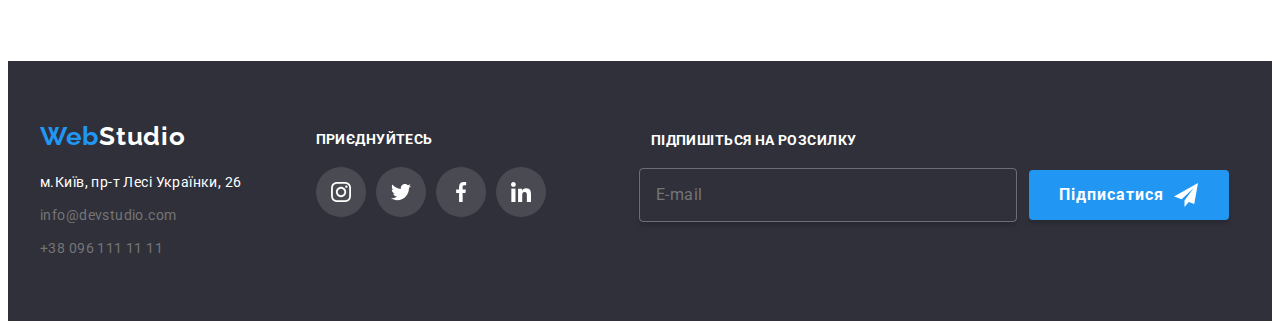
==== commit d4c7878f: "menu__" ====
--- a/pages/portfolio.html
+++ b/pages/portfolio.html
@@ -20,7 +20,12 @@
 <body>
     <header class="header animate__animated animate__slideInDown">
         <div class="container header__container">
-            <a class="header__logo" href="./index.html"><span class="header__span">Web</span>Studio</a>
+            <a class="header__logo" href="../index.html"><span class="header__span">Web</span>Studio</a>
+            <button data-modal-header-open class="header__btn" type="button">
+                <svg class="header__menu">
+                  <use href="../imges/symbol-defs.svg#icon-menu"></use>
+                </svg>
+              </button>
             <nav class="nav">
                 <ul class="nav__list">
                     <li class="nav__item"><a class="nav__link" href="../index.html">Студія</a></li>
@@ -42,6 +47,28 @@
                         </svg>+38 096 111 11 11</a>
                 </li>
             </ul>
+            <div data-header-modal class="menu is-hidden">
+                <button data-modal-header-close class="menu__btn" type="button">
+                  <svg class="menu__close">
+                    <use href="../img/symbol-defs.svg#icon-close-form"></use>
+                  </svg>
+                </button>
+                <ul class="menu__list">
+                  <li class="menu__item"><a href="../index.html" class="menu__link">Студія</a></li>
+                  <li class="menu__item"><a href="../pages/portfolio.html" class="menu__link">Портфоліо</a></li>
+                  <li class="menu__item"><a href="../pages/contact.html" class="menu__link">Контакти</a></li>
+                </ul>
+                <ul class="menu__list-contact">
+                  <li class="menu__item-contact"><a href="tel:+380961111111" class="menu__link-contact">+38 096 111 11 11</a></li>
+                  <li class="menu__item-contact"><a href="mailto:info@devstudio.com" class="menu__link-contact">info@devstudio.com</a></li>
+                </ul>
+                <ul class="menu__list-social">
+                  <li class="menu__item-social"><a href="" class="menu__link-social">Instagram</a></li>
+                  <li class="menu__item-social"><a href="" class="menu__link-social">Twitter</a></li>
+                  <li class="menu__item-social"><a href="" class="menu__link-social">Facebook</a></li>
+                  <li class="menu__item-social"><a href="" class="menu__link-social">LinkedIn</a></li>
+                </ul>
+              </div>
         </div>
     </header>
     <div class="line"></div>
@@ -248,6 +275,7 @@
             </div>
         </div>
     </footer>
+    <script src="../js/menu.js"></script>
 </body>
 
 </html>--- a/style/main.min.css
+++ b/style/main.min.css
@@ -1 +1 @@
-ul{list-style:none;margin:0;padding:0}a{text-decoration:none}h1,h2,h3,h4,p{margin:0}img{display:block;width:100%;height:auto;max-width:100%}address{font-style:normal}.container{max-width:1200px;margin:0 auto;padding:0 15px}@media screen and (min-width: 480px){.container{width:480px}}@media screen and (min-width: 768px){.container{width:768px}}@media screen and (min-width: 1200px){.container{width:1200px}}body{font-family:‘Inter’}.nav__link,.nav__links{font-size:14px;font-weight:500;line-height:1,14;letter-spacing:.28px}.header{padding:16px 0}@media screen and (min-width: 768px){.header{padding:21px 0}}@media screen and (min-width: 1200px){.header{padding:25px 0}}.header__container{display:flex;justify-content:center;align-items:center;flex-wrap:nowrap;flex-direction:row}.header__logo{color:#000;font-family:Raleway;font-size:24px;line-height:1.38;font-weight:700;margin-right:auto;letter-spacing:.72px}@media screen and (min-width: 768px){.header__logo{margin-right:88px}}@media screen and (min-width: 1200px){.header__logo{font-size:26px;letter-spacing:.78px;margin-right:93px}}.header__span{color:#2196f3;font-family:Raleway;font-size:26px;font-weight:700;letter-spacing:.78px}.header__list{display:none;flex-direction:column;gap:10px;margin-left:auto}@media screen and (min-width: 768px){.header__list{display:flex}}@media screen and (min-width: 1200px){.header__list{gap:30px;flex-direction:row}}.header__link{display:flex;align-items:center;color:#757575;font-family:Roboto;font-size:12px;font-weight:500;line-height:1.14;letter-spacing:.24px;transition-property:color;transition-duration:250ms;transition-timing-function:cubic-bezier(0.4, 0, 0.2, 1)}@media screen and (min-width: 1200px){.header__link{font-size:14px;letter-spacing:.28px}}.header__img{width:16px;height:12px;margin-right:10px;fill:#757575}.header__image{width:10px;height:16px;margin-right:10px;fill:#757575;transition-property:fill;transition-duration:250ms;transition-timing-function:cubic-bezier(0.4, 0, 0.2, 1)}.header__link:hover,.header__link:focus{color:#2196f3}.header__link:hover .header__image,.header__link:focus .header__image{fill:#2196f3}.header__link:hover .header__img,.header__link:focus .header__img{fill:#2196f3}.nav{display:none}@media screen and (min-width: 768px){.nav{display:block}}.nav__item{position:relative}.nav__list{display:flex;gap:50px;margin-right:290px}@media screen and (min-width: 768px){.nav__list{margin-right:96px}}.nav__links{color:#2196f3;font-family:Roboto;transition-property:color;transition-duration:250ms}.nav__links:hover{color:#2196f3}.nav__links::after{content:"";display:block;width:100%;height:5px;background-color:#2196f3;border-radius:20px;margin-top:13px;position:absolute;top:35px}.nav__link{color:#212121;font-family:Roboto;transition-property:color;transition-duration:250ms}.nav__link:hover,.nav__link:focus{color:#2196f3}.nav__link::after{content:"";display:block;width:100%;height:5px;background-color:#2196f3;border-radius:20px;margin-top:13px;position:absolute;top:35px;opacity:0;transform:scale(0);transition:transform 1s}.nav__link:hover::after,.nav__link:focus::after{opacity:1;transform:scale(1)}.nav__links{color:#2196f3;font-family:Roboto;transition-property:color;transition-duration:250ms}.nav__links:hover{color:#2196f3}.nav__links::after{content:"";display:block;width:100%;height:5px;background-color:#2196f3;border-radius:20px;margin-top:13px;position:absolute;top:35px}.line{background:#ececec;width:100%;height:1px}.hero{background-image:linear-gradient(rgba(47, 48, 58, 0.4), rgba(47, 48, 58, 0.4)),url(../imges/backround-squoosh.jpg);background-repeat:no-repeat;background-size:cover;padding:118px 0;text-align:center}@media screen and (min-width: 1200px){.hero{padding:200px 0}}.hero__title{color:#fff;text-align:center;font-family:Roboto;font-size:26px;font-weight:900;line-height:1.16;letter-spacing:1.56px;text-transform:uppercase;width:100%;text-align:center;margin:0 auto;margin-bottom:30px}@media screen and (min-width: 480px){.hero__title{width:360px}}@media screen and (min-width: 1200px){.hero__title{font-size:44px;line-height:1.36;letter-spacing:2.64px;width:696px}}.hero__btn{color:#fff;font-family:Roboto;font-size:16px;font-weight:700;line-height:1.87;letter-spacing:.96px;border-radius:4px;background-color:#2196f3;padding:10px 24px;border:none;box-shadow:0px 4px 4px 0px rgba(0,0,0,.15)}@media screen and (min-width: 1200px){.hero__btn{padding:10px 32px}}.advantages{padding-top:60px}@media screen and (min-width: 1200px){.advantages{padding-top:94px}}.advantages__item::before{content:"";display:block;margin-bottom:30px;width:100%;height:120px;border-radius:4px;background:#f5f4fa;background-image:url(../imges/antenna.png);background-repeat:no-repeat;background-position:center}@media screen and (min-width: 480px){.advantages__item::before{width:450px;height:120px}}@media screen and (min-width: 768px){.advantages__item::before{width:354px;height:120px}}@media screen and (min-width: 1200px){.advantages__item::before{width:270px;height:120px}}.advantages__item:nth-child(2)::before{background-image:url(../imges/clock.png)}.advantages__item:nth-child(3)::before{background-image:url(../imges/diagram.png)}.advantages__item:nth-child(4)::before{background-image:url(../imges/astronaut.png)}.advantages__list{display:flex;flex-direction:column;gap:30px}@media screen and (min-width: 768px){.advantages__list{flex-wrap:wrap;flex-direction:row}}@media screen and (min-width: 1200px){.advantages__list{justify-content:center;flex-direction:row}}.advantages__title{color:#212121;font-family:Roboto;font-size:14px;font-weight:700;letter-spacing:.42px;text-transform:uppercase;margin-bottom:10px}.advantages__text{color:#757575;font-family:Roboto;font-size:14px;font-weight:400;line-height:1.71;letter-spacing:.42px;width:100%}@media screen and (min-width: 480px){.advantages__text{width:450px}}@media screen and (min-width: 768px){.advantages__text{width:354px}}@media screen and (min-width: 1200px){.advantages__text{width:270px}}.work{padding-top:94px;padding-bottom:94px;display:none}@media screen and (min-width: 1200px){.work{display:block}}.work__text{color:#212121;text-align:center;font-family:Roboto;font-size:36px;font-weight:700;letter-spacing:1.08px}.work__list{display:flex;margin-top:50px;gap:30px}.work__box{position:relative}.work__btn{color:#fff;text-align:center;font-family:Roboto;font-size:14px;font-weight:700;letter-spacing:.42px;text-transform:uppercase;position:absolute;width:370px;height:70px;background:rgba(47,48,58,.8);border:none;top:224px}.team{background:#f5f4fa;padding:60px 0}@media screen and (min-width: 1200px){.team{padding:94px 0}}.team__list{display:flex;flex-direction:column;gap:30px}@media screen and (min-width: 768px){.team__list{flex-wrap:wrap;flex-direction:row}}@media screen and (min-width: 1200px){.team__list{flex-direction:row}}.team__img{width:100%;height:320px}@media screen and (min-width: 480px){.team__img{width:450px;height:460px}}@media screen and (min-width: 768px){.team__img{width:354px;height:374px}}@media screen and (min-width: 1200px){.team__img{width:270px;height:260px}}.team__title{color:#212121;text-align:center;font-family:Roboto;font-size:28px;font-weight:700;letter-spacing:.84px;margin-bottom:50px}@media screen and (min-width: 1200px){.team__title{font-size:36px;letter-spacing:1.08px}}.team__name{color:#212121;font-family:Roboto;font-size:16px;font-weight:500;letter-spacing:.48px}.team__text{color:#757575;font-family:Roboto;font-size:16px;font-weight:400;letter-spacing:.48px;margin-top:10px}.team__item{border-radius:0px 0px 4px 4px;box-shadow:0px 1px 3px 0px rgba(0,0,0,.12),0px 1px 1px 0px rgba(0,0,0,.14),0px 2px 1px 0px rgba(0,0,0,.2)}.team__container{border-radius:0px 0px 4px 4px;background:#fff;text-align:center;padding-top:30px;padding-bottom:30px;width:100%;height:162px}@media screen and (min-width: 768px){.team__container{width:450px;height:162px}}@media screen and (min-width: 768px){.team__container{width:354px}}@media screen and (min-width: 1200px){.team__container{width:270px;height:168px}}.team__lists{display:flex;justify-content:center;align-items:center;flex-wrap:nowrap;flex-direction:row;gap:10px;margin-top:16px}.team__link{width:50px;height:50px;border-radius:50%;display:flex;justify-content:center;align-items:center;flex-wrap:nowrap;flex-direction:row;transition-property:background-color;transition-duration:250ms;transition-timing-function:cubic-bezier(0.4, 0, 0.2, 1)}.team__link:hover,.team__link:focus{background-color:#2196f3}.team__link:hover .team__svg,.team__link:focus .team__svg{fill:#fff}.team__svg{width:20px;height:20px;fill:#afb1b8;transition-property:fill;transition-duration:250ms;transition-timing-function:cubic-bezier(0.4, 0, 0.2, 1)}.customers{padding-top:94px;padding-bottom:94px;text-align:center}.customers__list{display:flex;flex-wrap:wrap;gap:30px}@media screen and (min-width: 1200px){.customers__list{flex-wrap:nowrap}}.customers__text{display:flex;justify-content:center;color:#212121;text-align:center;font-family:Roboto;font-size:28px;font-weight:700;letter-spacing:.84px;margin-bottom:50px}@media screen and (min-width: 1200px){.customers__text{font-size:36px;letter-spacing:1.08px}}.customers__item{flex-basis:calc((100% - 30px)/2)}@media screen and (min-width: 768px){.customers__item{flex-basis:calc((100% - 60px)/3)}}@media screen and (min-width: 1200px){.customers__item{flex-basis:calc((100% - 150px)/6)}}.customers__link{border-radius:4px;width:100%;height:92px;border:2px solid #e0e0e0;display:flex;justify-content:center;align-items:center;flex-wrap:nowrap;flex-direction:row;transition-property:border-color;transition-duration:250ms;transition-timing-function:cubic-bezier(0.4, 0, 0.2, 1)}@media screen and (min-width: 480px){.customers__link{width:210px}}@media screen and (min-width: 768px){.customers__link{width:226px}}@media screen and (min-width: 1200px){.customers__link{width:170px}}.customers__svg{width:106px;height:60px;fill:#afb1b8;transition-property:fill;transition-duration:250ms;transition-timing-function:cubic-bezier(0.4, 0, 0.2, 1)}.customers__link:hover,.customers__link:focus{border-color:#2196f3}.customers__link:hover .customers__svg,.customers__link:focus .customers__svg{fill:#2196f3}.footer{padding:60px 0;background:#2f303a}.footer__address{margin-right:0;text-align:center}@media screen and (min-width: 1200px){.footer__address{margin-right:74px;text-align:start}}@media screen and (min-width: 768px){.footer__tablet{display:flex;justify-content:space-around}}.footer__svg{width:20px;height:20px;margin-top:32px;margin:12px;fill:#fff}@media screen and (min-width: 1200px){.footer__container{display:flex;justify-content:flex-start;align-items:baseline}}.footer__span{color:#2196f3;font-family:Raleway;font-size:24px;font-weight:700;letter-spacing:.72px}@media screen and (min-width: 1200px){.footer__span{font-size:26px;letter-spacing:.78}}.footer__logo{color:#fff;font-family:Raleway;font-size:24px;font-weight:700;letter-spacing:.72px;text-align:center}@media screen and (min-width: 1200px){.footer__logo{font-size:26px;letter-spacing:.78;text-align:start}}.social{margin-top:60px}@media screen and (min-width: 768px){.social{margin-top:0}}@media screen and (min-width: 1200px){.social{margin-top:10px}}.social__text{color:#fff;font-family:Roboto;font-size:14px;font-weight:700;letter-spacing:.42px;text-transform:uppercase;margin-bottom:20px;text-align:center}@media screen and (min-width: 1200px){.social__text{text-align:start}}.social__icons{display:flex;justify-content:center;gap:10px}@media screen and (min-width: 1200px){.social__icons{margin-left:0}}.social__icon{width:50px;height:50px;border-radius:50%;background-color:#4a4a52;display:flex;justify-content:center;align-items:center;flex-wrap:nowrap;flex-direction:row;transition:background-color 250ms cubic-bezier(0.4, 0, 0.2, 1)}.social__icon:hover{background-color:#2196f3}.social__icon:focus{background-color:#2196f3}.address{margin-top:20px;text-align:center}@media screen and (min-width: 1200px){.address{text-align:start}}.address__item{margin-top:9px}.address__list{margin-top:9px}.address__text{color:#fff;font-family:Roboto;font-size:14px;font-weight:400;line-height:1.71;letter-spacing:.42px;flex-wrap:nowrap}.address__link{color:#757575;font-family:Roboto;font-size:14px;font-weight:400;line-height:1.71;letter-spacing:.42px}.form{margin-top:60px}@media screen and (min-width: 1200px){.form{margin-top:0;margin-left:93px}}.form__text{color:#fff;font-family:Roboto;font-size:14px;font-weight:700;letter-spacing:.42px;text-transform:uppercase;text-align:center}@media screen and (min-width: 768px){.form__text{text-align:center}}@media screen and (min-width: 1200px){.form__text{margin-right:360px}}.form__lable{display:flex;justify-content:center;align-items:center;gap:20px;margin-top:20px;flex-wrap:wrap}@media screen and (min-width: 768px){.form__lable{flex-direction:column}}@media screen and (min-width: 1200px){.form__lable{flex-wrap:nowrap;gap:12px;flex-direction:row}}.form__input{display:flex;flex-direction:column;justify-content:center;color:rgba(255,255,255,.6);font-family:Roboto;font-size:16px;font-weight:400;line-height:125%;letter-spacing:.48px;width:450px;height:50px;border-radius:4px;border:1px solid rgba(255,255,255,.3);background-color:rgba(33,150,243,0);box-shadow:0px 4px 4px 0px rgba(0,0,0,.15);padding-left:16px}@media screen and (min-width: 1200px){.form__input{width:358px;height:50px;margin-right:0;margin-left:0}}.form__btn{color:#fff;text-align:center;font-family:Roboto;font-size:16px;font-weight:700;line-height:187%;letter-spacing:.96px;border-radius:4px;background:#2196f3;box-shadow:0px 4px 4px 0px rgba(0,0,0,.15);width:200px;height:50px;border:none;display:flex;justify-content:center;align-items:center;flex-wrap:nowrap;flex-direction:row;gap:10px}@media screen and (min-width: 1200px){.form__btn{margin-top:0}}.form__svg{width:24px;height:24px;fill:#fff}.backdrop{position:fixed;top:0;left:0;width:100%;height:100%;background-color:rgba(0,0,0,.2);opacity:1}.is-hidden{pointer-events:none;opacity:0}.is-hidden .modal{transform:translate(2000px, 2000px)}.modal{background-color:#fff;position:absolute;top:50%;left:50%;transform:translate(-50%, -50%);padding:40px 40px 20px 40px;transition-property:transform;transition-duration:250ms;transition-timing-function:cubic-bezier(0.4, 0, 0.2, 1)}.modal__title{color:#212121;text-align:center;font-size:20px;font-weight:700;letter-spacing:.6px;margin-bottom:12px}.modal__label{color:#757575;font-size:12px;font-weight:400;letter-spacing:.12px}.modal__box{display:flex;align-items:center}.modal__input{font-family:"Inter";width:448px;height:40px;border-radius:4px;border:1px solid rgba(33,33,33,.2);margin-top:4px;margin-bottom:10px;display:block;text-indent:38px;transition-property:border,outline;transition-duration:250ms;transition-timing-function:cubic-bezier(0.4, 0, 0.2, 1)}.modal__input:focus,.modal__input:hover{border:1px solid #2196f3;outline:none}.modal__input:hover+.modal__svg,.modal__input:focus+.modal__svg{fill:#2196f3}.modal__svg{fill:#212121;position:absolute;width:20px;height:20px;margin-left:12px;margin-bottom:7px;margin-right:15px;transition-property:fill;transition-duration:250ms;transition-timing-function:cubic-bezier(0.4, 0, 0.2, 1)}.modal__comentt{width:448px;height:120px;flex-shrink:0;border-radius:4px;border:1px solid rgba(33,33,33,.2);color:rgba(117,117,117,.5);font-size:12px;font-weight:400;letter-spacing:.12px;resize:none;padding:12px 16px;margin:4px 0 25px 0;display:block;transition-property:border,outline;transition-duration:250ms;transition-timing-function:cubic-bezier(0.4, 0, 0.2, 1)}.modal__comentt:focus,.modal__comentt:hover{border:1px solid #2196f3;outline:none}.modal__span{color:#757575;font-family:Roboto;font-size:14px;font-weight:400;line-height:24px;letter-spacing:.42px;margin-left:8px;margin-right:4px}.modal__link{color:#2196f3;font-family:Roboto;font-size:14px;font-weight:400;line-height:24px;letter-spacing:.42px;text-decoration-line:underline}.modal__check{display:flex;justify-content:center;align-items:center;flex-wrap:nowrap;flex-direction:row}.modal__checkbox{width:16px;height:15px}.modal__btn{color:#fff;text-align:center;font-size:16px;font-weight:700;line-height:1.87;letter-spacing:.96px;border-radius:4px;background:#2196f3;box-shadow:0px 4px 4px 0px rgba(0,0,0,.15);padding:10px 52px;border:none;margin:30px 120px 20px 120px;transition-property:background-color;transition-duration:250ms;transition-timing-function:cubic-bezier(0.4, 0, 0.2, 1)}.modal__btn:hover,.modal__btn:focus{background-color:#188ce8}.modal__exit{width:18px;height:18px;fill:#000;transition-property:fill;transition-duration:250ms;transition-timing-function:cubic-bezier(0.4, 0, 0.2, 1)}.modal__close{width:30px;height:30px;border-radius:50%;border:1px solid rgba(0,0,0,.1);display:flex;justify-content:center;align-items:center;flex-wrap:nowrap;flex-direction:row;background-color:rgba(0,0,0,0);position:absolute;top:8px;right:8px;transition-property:border-color;transition-duration:250ms;transition-timing-function:cubic-bezier(0.4, 0, 0.2, 1)}.modal__close:hover,.modal__close:focus{border-color:#2196f3}.modal__close:hover .modal__exit,.modal__close:focus .modal__exit{fill:#2196f3}.portfolio{padding-top:94px;padding-bottom:94px}.portfolio__lists{display:flex;gap:8px;row-gap:15px;flex-wrap:wrap}@media screen and (min-width: 480px){.portfolio__lists{max-width:400px}}@media screen and (min-width: 768px){.portfolio__lists{justify-content:center;max-width:none}}.portfolio__btn{border-radius:4px;background:#f5f4fa;color:#212121;text-align:center;font-family:Roboto;font-size:16px;font-weight:500;line-height:1.625;letter-spacing:.48px;padding:6px 16px;border:none;transition-property:background-color,color,box-shadow;transition-duration:250ms;transition-timing-function:cubic-bezier(0.4, 0, 0.2, 1)}@media screen and (min-width: 480px){.portfolio__btn{padding:6px 22px}}.portfolio__btn:hover,.portfolio__btn:focus{border-radius:4px;background:#2196f3;box-shadow:0px 3px 1px 0px rgba(0,0,0,.1),0px 1px 2px 0px rgba(0,0,0,.08),0px 2px 2px 0px rgba(0,0,0,.12);color:#fff;text-align:center;font-family:Roboto;font-size:16px;font-weight:500;line-height:1.625;letter-spacing:.48px}.portfolio__content{border:1px solid #f5f4fa;padding:24px 20px}.portfolio__item{flex-basis:100%;transition-property:box-shadow;transition-duration:250ms;transition-timing-function:cubic-bezier(0.4, 0, 0.2, 1)}@media screen and (min-width: 768px){.portfolio__item{flex-basis:calc((100% - 30px)/2)}}@media screen and (min-width: 1200px){.portfolio__item{flex-basis:calc((100% - 60px)/3)}}.portfolio__item:hover{box-shadow:0px 1px 1px 0px rgba(0,0,0,.12),0px 4px 4px 0px rgba(0,0,0,.06),1px 4px 6px 0px rgba(0,0,0,.16)}.portfolio__item:hover .portfolio__text{opacity:1;transform:translateY(0)}.portfolio__box{position:relative;overflow:hidden}.portfolio__img{height:290px}@media screen and (min-width: 1200px){.portfolio__img{width:380px}}.portfolio__text{position:absolute;opacity:0;top:0;left:0;padding:30px 24px;background-color:rgba(33,150,243,.9);color:#fff;font-family:Roboto;font-size:18px;font-weight:400;line-height:1.55;letter-spacing:.54px;transform:translateY(100%);transition-property:opacity,transform;transition-duration:250ms;transition-timing-function:cubic-bezier(0.4, 0, 0.2, 1);transition-property:transform;transition-duration:250ms;transition-timing-function:cubic-bezier(0.4, 0, 0.2, 1)}@media screen and (min-width: 480px){.portfolio__text{padding:77px 24px}}.portfolio__name{color:#212121;font-family:Roboto;font-size:18px;font-weight:700;line-height:2;letter-spacing:1.08px;margin-bottom:4px}.portfolio__subtitle{color:#757575;font-family:Roboto;font-size:16px;font-weight:400;line-height:1.875;letter-spacing:.48px}.portfolio__list{display:flex;flex-direction:column;gap:30px;margin-top:50px}@media screen and (min-width: 768px){.portfolio__list{flex-wrap:wrap;flex-direction:row}}@media screen and (min-width: 1200px){.portfolio__list{flex-wrap:wrap;flex-direction:row}}/*# sourceMappingURL=main.min.css.map */+ul{list-style:none;margin:0;padding:0}a{text-decoration:none}h1,h2,h3,h4,p{margin:0}img{display:block;width:100%;height:auto;max-width:100%}address{font-style:normal}.container{max-width:1200px;margin:0 auto;padding:0 15px}@media screen and (min-width: 480px){.container{width:480px}}@media screen and (min-width: 768px){.container{width:768px}}@media screen and (min-width: 1200px){.container{width:1200px}}body{font-family:‘Inter’}.nav__link,.nav__links{font-size:14px;font-weight:500;line-height:1,14;letter-spacing:.28px}.header{padding:16px 0}@media screen and (min-width: 768px){.header{padding:21px 0}}@media screen and (min-width: 1200px){.header{padding:25px 0}}.header__container{display:flex;justify-content:center;align-items:center;flex-wrap:nowrap;flex-direction:row}.header__logo{color:#000;font-family:Raleway;font-size:24px;line-height:1.38;font-weight:700;margin-right:auto;letter-spacing:.72px}@media screen and (min-width: 768px){.header__logo{margin-right:88px}}@media screen and (min-width: 1200px){.header__logo{font-size:26px;letter-spacing:.78px;margin-right:93px}}.header__btn{border:none;background-color:rgba(0,0,0,0)}@media screen and (min-width: 768px){.header__btn{display:none}}.header__menu{width:40px;height:40px;fill:#000}.header__span{color:#2196f3;font-family:Raleway;font-size:26px;font-weight:700;letter-spacing:.78px}.header__list{display:none;flex-direction:column;gap:10px;margin-left:auto}@media screen and (min-width: 768px){.header__list{display:flex}}@media screen and (min-width: 1200px){.header__list{gap:30px;flex-direction:row}}.header__link{display:flex;align-items:center;color:#757575;font-family:Roboto;font-size:12px;font-weight:500;line-height:1.14;letter-spacing:.24px;transition-property:color;transition-duration:250ms;transition-timing-function:cubic-bezier(0.4, 0, 0.2, 1)}@media screen and (min-width: 1200px){.header__link{font-size:14px;letter-spacing:.28px}}.header__img{width:16px;height:12px;margin-right:10px;fill:#757575}.header__image{width:10px;height:16px;margin-right:10px;fill:#757575;transition-property:fill;transition-duration:250ms;transition-timing-function:cubic-bezier(0.4, 0, 0.2, 1)}.header__link:hover,.header__link:focus{color:#2196f3}.header__link:hover .header__image,.header__link:focus .header__image{fill:#2196f3}.header__link:hover .header__img,.header__link:focus .header__img{fill:#2196f3}.nav{display:none}@media screen and (min-width: 768px){.nav{display:block}}.nav__item{position:relative}.nav__list{display:flex;gap:50px;margin-right:290px}@media screen and (min-width: 768px){.nav__list{margin-right:96px}}.nav__links{color:#2196f3;font-family:Roboto;transition-property:color;transition-duration:250ms}.nav__links:hover{color:#2196f3}.nav__links::after{content:"";display:block;width:100%;height:5px;background-color:#2196f3;border-radius:20px;margin-top:13px;position:absolute;top:35px}.nav__link{color:#212121;font-family:Roboto;transition-property:color;transition-duration:250ms}.nav__link:hover,.nav__link:focus{color:#2196f3}.nav__link::after{content:"";display:block;width:100%;height:5px;background-color:#2196f3;border-radius:20px;margin-top:13px;position:absolute;top:35px;opacity:0;transform:scale(0);transition:transform 1s}.nav__link:hover::after,.nav__link:focus::after{opacity:1;transform:scale(1)}.nav__links{color:#2196f3;font-family:Roboto;transition-property:color;transition-duration:250ms}.nav__links:hover{color:#2196f3}.nav__links::after{content:"";display:block;width:100%;height:5px;background-color:#2196f3;border-radius:20px;margin-top:13px;position:absolute;top:35px}.menu{background-color:#fff;top:0;left:0;width:100vw;height:100vh;box-shadow:0px 4px 8px 0px rgba(0,0,0,.04),0px 2px 4px 0px rgba(0,0,0,.08),0px 1px 3px 0px rgba(0,0,0,.16);padding:48px 0px 48px 40px;opacity:1;z-index:1;position:fixed}.is-hidden{opacity:0;pointer-events:none}.menu__btn{border:none;background-color:rgba(0,0,0,0);position:absolute;top:10px;right:15px}.menu__close{width:40px;height:40px;fill:#212121}.menu__item:first-child{margin-bottom:36px}.menu__item:nth-child(2){margin-bottom:32px}.menu__link{color:#212121;font-size:40px;font-weight:500;line-height:1.17;letter-spacing:.8px}.menu__link:hover{color:#2196f3}.menu__list-contact{margin-top:200px}.menu__item-contact:first-child{margin-bottom:32px}.menu__link-contact{color:#757575;font-family:Roboto;font-size:24px;font-style:normal;font-weight:500;line-height:1.16;letter-spacing:.48px}.menu__item-contact:first-child .menu__link-contact{color:#2196f3;font-size:34px;line-height:1.17;letter-spacing:.68px}.line{background:#ececec;width:100%;height:1px}.hero{background-image:linear-gradient(rgba(47, 48, 58, 0.4), rgba(47, 48, 58, 0.4)),url(../imges/backround-squoosh.jpg);background-repeat:no-repeat;background-size:cover;padding:118px 0;text-align:center}@media screen and (min-width: 1200px){.hero{padding:200px 0}}.hero__title{color:#fff;text-align:center;font-family:Roboto;font-size:26px;font-weight:900;line-height:1.16;letter-spacing:1.56px;text-transform:uppercase;width:100%;text-align:center;margin:0 auto;margin-bottom:30px}@media screen and (min-width: 480px){.hero__title{width:360px}}@media screen and (min-width: 1200px){.hero__title{font-size:44px;line-height:1.36;letter-spacing:2.64px;width:696px}}.hero__btn{color:#fff;font-family:Roboto;font-size:16px;font-weight:700;line-height:1.87;letter-spacing:.96px;border-radius:4px;background-color:#2196f3;padding:10px 24px;border:none;box-shadow:0px 4px 4px 0px rgba(0,0,0,.15)}@media screen and (min-width: 1200px){.hero__btn{padding:10px 32px}}.advantages{padding-top:60px}@media screen and (min-width: 1200px){.advantages{padding-top:94px}}.advantages__item::before{content:"";display:block;margin-bottom:30px;width:100%;height:120px;border-radius:4px;background:#f5f4fa;background-image:url(../imges/antenna.png);background-repeat:no-repeat;background-position:center}@media screen and (min-width: 480px){.advantages__item::before{width:450px;height:120px}}@media screen and (min-width: 768px){.advantages__item::before{width:354px;height:120px}}@media screen and (min-width: 1200px){.advantages__item::before{width:270px;height:120px}}.advantages__item:nth-child(2)::before{background-image:url(../imges/clock.png)}.advantages__item:nth-child(3)::before{background-image:url(../imges/diagram.png)}.advantages__item:nth-child(4)::before{background-image:url(../imges/astronaut.png)}.advantages__list{display:flex;flex-direction:column;gap:30px}@media screen and (min-width: 768px){.advantages__list{flex-wrap:wrap;flex-direction:row}}@media screen and (min-width: 1200px){.advantages__list{justify-content:center;flex-direction:row}}.advantages__title{color:#212121;font-family:Roboto;font-size:14px;font-weight:700;letter-spacing:.42px;text-transform:uppercase;margin-bottom:10px}.advantages__text{color:#757575;font-family:Roboto;font-size:14px;font-weight:400;line-height:1.71;letter-spacing:.42px;width:100%}@media screen and (min-width: 480px){.advantages__text{width:450px}}@media screen and (min-width: 768px){.advantages__text{width:354px}}@media screen and (min-width: 1200px){.advantages__text{width:270px}}.work{padding-top:94px;padding-bottom:94px;display:none}@media screen and (min-width: 1200px){.work{display:block}}.work__text{color:#212121;text-align:center;font-family:Roboto;font-size:36px;font-weight:700;letter-spacing:1.08px}.work__list{display:flex;margin-top:50px;gap:30px}.work__box{position:relative}.work__btn{color:#fff;text-align:center;font-family:Roboto;font-size:14px;font-weight:700;letter-spacing:.42px;text-transform:uppercase;position:absolute;width:370px;height:70px;background:rgba(47,48,58,.8);border:none;top:224px}.team{background:#f5f4fa;padding:60px 0}@media screen and (min-width: 1200px){.team{padding:94px 0}}.team__list{display:flex;flex-direction:column;gap:30px}@media screen and (min-width: 768px){.team__list{flex-wrap:wrap;flex-direction:row}}@media screen and (min-width: 1200px){.team__list{flex-direction:row}}.team__img{width:100%;height:320px}@media screen and (min-width: 480px){.team__img{width:450px;height:460px}}@media screen and (min-width: 768px){.team__img{width:354px;height:374px}}@media screen and (min-width: 1200px){.team__img{width:270px;height:260px}}.team__title{color:#212121;text-align:center;font-family:Roboto;font-size:28px;font-weight:700;letter-spacing:.84px;margin-bottom:50px}@media screen and (min-width: 1200px){.team__title{font-size:36px;letter-spacing:1.08px}}.team__name{color:#212121;font-family:Roboto;font-size:16px;font-weight:500;letter-spacing:.48px}.team__text{color:#757575;font-family:Roboto;font-size:16px;font-weight:400;letter-spacing:.48px;margin-top:10px}.team__item{border-radius:0px 0px 4px 4px;box-shadow:0px 1px 3px 0px rgba(0,0,0,.12),0px 1px 1px 0px rgba(0,0,0,.14),0px 2px 1px 0px rgba(0,0,0,.2)}.team__container{border-radius:0px 0px 4px 4px;background:#fff;text-align:center;padding-top:30px;padding-bottom:30px;width:100%;height:162px}@media screen and (min-width: 768px){.team__container{width:450px;height:162px}}@media screen and (min-width: 768px){.team__container{width:354px}}@media screen and (min-width: 1200px){.team__container{width:270px;height:168px}}.team__lists{display:flex;justify-content:center;align-items:center;flex-wrap:nowrap;flex-direction:row;gap:10px;margin-top:16px}.team__link{width:50px;height:50px;border-radius:50%;display:flex;justify-content:center;align-items:center;flex-wrap:nowrap;flex-direction:row;transition-property:background-color;transition-duration:250ms;transition-timing-function:cubic-bezier(0.4, 0, 0.2, 1)}.team__link:hover,.team__link:focus{background-color:#2196f3}.team__link:hover .team__svg,.team__link:focus .team__svg{fill:#fff}.team__svg{width:20px;height:20px;fill:#afb1b8;transition-property:fill;transition-duration:250ms;transition-timing-function:cubic-bezier(0.4, 0, 0.2, 1)}.customers{padding-top:94px;padding-bottom:94px;text-align:center}.customers__list{display:flex;flex-wrap:wrap;gap:30px}@media screen and (min-width: 1200px){.customers__list{flex-wrap:nowrap}}.customers__text{display:flex;justify-content:center;color:#212121;text-align:center;font-family:Roboto;font-size:28px;font-weight:700;letter-spacing:.84px;margin-bottom:50px}@media screen and (min-width: 1200px){.customers__text{font-size:36px;letter-spacing:1.08px}}.customers__item{flex-basis:calc((100% - 30px)/2)}@media screen and (min-width: 768px){.customers__item{flex-basis:calc((100% - 60px)/3)}}@media screen and (min-width: 1200px){.customers__item{flex-basis:calc((100% - 150px)/6)}}.customers__link{border-radius:4px;width:100%;height:92px;border:2px solid #e0e0e0;display:flex;justify-content:center;align-items:center;flex-wrap:nowrap;flex-direction:row;transition-property:border-color;transition-duration:250ms;transition-timing-function:cubic-bezier(0.4, 0, 0.2, 1)}@media screen and (min-width: 480px){.customers__link{width:210px}}@media screen and (min-width: 768px){.customers__link{width:226px}}@media screen and (min-width: 1200px){.customers__link{width:170px}}.customers__svg{width:106px;height:60px;fill:#afb1b8;transition-property:fill;transition-duration:250ms;transition-timing-function:cubic-bezier(0.4, 0, 0.2, 1)}.customers__link:hover,.customers__link:focus{border-color:#2196f3}.customers__link:hover .customers__svg,.customers__link:focus .customers__svg{fill:#2196f3}.footer{padding:60px 0;background:#2f303a}.footer__address{margin-right:0;text-align:center}@media screen and (min-width: 1200px){.footer__address{margin-right:74px;text-align:start}}@media screen and (min-width: 768px){.footer__tablet{display:flex;justify-content:space-around}}.footer__svg{width:20px;height:20px;margin-top:32px;margin:12px;fill:#fff}@media screen and (min-width: 1200px){.footer__container{display:flex;justify-content:flex-start;align-items:baseline}}.footer__span{color:#2196f3;font-family:Raleway;font-size:24px;font-weight:700;letter-spacing:.72px}@media screen and (min-width: 1200px){.footer__span{font-size:26px;letter-spacing:.78}}.footer__logo{color:#fff;font-family:Raleway;font-size:24px;font-weight:700;letter-spacing:.72px;text-align:center}@media screen and (min-width: 1200px){.footer__logo{font-size:26px;letter-spacing:.78;text-align:start}}.social{margin-top:60px}@media screen and (min-width: 768px){.social{margin-top:0}}@media screen and (min-width: 1200px){.social{margin-top:10px}}.social__text{color:#fff;font-family:Roboto;font-size:14px;font-weight:700;letter-spacing:.42px;text-transform:uppercase;margin-bottom:20px;text-align:center}@media screen and (min-width: 1200px){.social__text{text-align:start}}.social__icons{display:flex;justify-content:center;gap:10px}@media screen and (min-width: 1200px){.social__icons{margin-left:0}}.social__icon{width:50px;height:50px;border-radius:50%;background-color:#4a4a52;display:flex;justify-content:center;align-items:center;flex-wrap:nowrap;flex-direction:row;transition:background-color 250ms cubic-bezier(0.4, 0, 0.2, 1)}.social__icon:hover{background-color:#2196f3}.social__icon:focus{background-color:#2196f3}.address{margin-top:20px;text-align:center}@media screen and (min-width: 1200px){.address{text-align:start}}.address__item{margin-top:9px}.address__list{margin-top:9px}.address__text{color:#fff;font-family:Roboto;font-size:14px;font-weight:400;line-height:1.71;letter-spacing:.42px;flex-wrap:nowrap}.address__link{color:#757575;font-family:Roboto;font-size:14px;font-weight:400;line-height:1.71;letter-spacing:.42px}.form{margin-top:60px}@media screen and (min-width: 1200px){.form{margin-top:0;margin-left:93px}}.form__text{color:#fff;font-family:Roboto;font-size:14px;font-weight:700;letter-spacing:.42px;text-transform:uppercase;text-align:center}@media screen and (min-width: 768px){.form__text{text-align:center}}@media screen and (min-width: 1200px){.form__text{margin-right:360px}}.form__lable{display:flex;justify-content:center;align-items:center;gap:20px;margin-top:20px;flex-wrap:wrap}@media screen and (min-width: 768px){.form__lable{flex-direction:column}}@media screen and (min-width: 1200px){.form__lable{flex-wrap:nowrap;gap:12px;flex-direction:row}}.form__input{display:flex;flex-direction:column;justify-content:center;color:rgba(255,255,255,.6);font-family:Roboto;font-size:16px;font-weight:400;line-height:125%;letter-spacing:.48px;width:450px;height:50px;border-radius:4px;border:1px solid rgba(255,255,255,.3);background-color:rgba(33,150,243,0);box-shadow:0px 4px 4px 0px rgba(0,0,0,.15);padding-left:16px}@media screen and (min-width: 1200px){.form__input{width:358px;height:50px;margin-right:0;margin-left:0}}.form__btn{color:#fff;text-align:center;font-family:Roboto;font-size:16px;font-weight:700;line-height:187%;letter-spacing:.96px;border-radius:4px;background:#2196f3;box-shadow:0px 4px 4px 0px rgba(0,0,0,.15);width:200px;height:50px;border:none;display:flex;justify-content:center;align-items:center;flex-wrap:nowrap;flex-direction:row;gap:10px}@media screen and (min-width: 1200px){.form__btn{margin-top:0}}.form__svg{width:24px;height:24px;fill:#fff}.backdrop{position:fixed;top:0;left:0;width:100%;height:100%;background-color:rgba(0,0,0,.2);opacity:1}.is-hidden{pointer-events:none;opacity:0}.is-hidden .modal{transform:translate(2000px, 2000px)}.modal{background-color:#fff;position:absolute;top:50%;left:50%;transform:translate(-50%, -50%);padding:40px 40px 20px 40px;transition-property:transform;transition-duration:250ms;transition-timing-function:cubic-bezier(0.4, 0, 0.2, 1)}.modal__title{color:#212121;text-align:center;font-size:20px;font-weight:700;letter-spacing:.6px;margin-bottom:12px}.modal__label{color:#757575;font-size:12px;font-weight:400;letter-spacing:.12px}.modal__box{display:flex;align-items:center}.modal__input{font-family:"Inter";width:448px;height:40px;border-radius:4px;border:1px solid rgba(33,33,33,.2);margin-top:4px;margin-bottom:10px;display:block;text-indent:38px;transition-property:border,outline;transition-duration:250ms;transition-timing-function:cubic-bezier(0.4, 0, 0.2, 1)}.modal__input:focus,.modal__input:hover{border:1px solid #2196f3;outline:none}.modal__input:hover+.modal__svg,.modal__input:focus+.modal__svg{fill:#2196f3}.modal__svg{fill:#212121;position:absolute;width:20px;height:20px;margin-left:12px;margin-bottom:7px;margin-right:15px;transition-property:fill;transition-duration:250ms;transition-timing-function:cubic-bezier(0.4, 0, 0.2, 1)}.modal__comentt{width:448px;height:120px;flex-shrink:0;border-radius:4px;border:1px solid rgba(33,33,33,.2);color:rgba(117,117,117,.5);font-size:12px;font-weight:400;letter-spacing:.12px;resize:none;padding:12px 16px;margin:4px 0 25px 0;display:block;transition-property:border,outline;transition-duration:250ms;transition-timing-function:cubic-bezier(0.4, 0, 0.2, 1)}.modal__comentt:focus,.modal__comentt:hover{border:1px solid #2196f3;outline:none}.modal__span{color:#757575;font-family:Roboto;font-size:14px;font-weight:400;line-height:24px;letter-spacing:.42px;margin-left:8px;margin-right:4px}.modal__link{color:#2196f3;font-family:Roboto;font-size:14px;font-weight:400;line-height:24px;letter-spacing:.42px;text-decoration-line:underline}.modal__check{display:flex;justify-content:center;align-items:center;flex-wrap:nowrap;flex-direction:row}.modal__checkbox{width:16px;height:15px}.modal__btn{color:#fff;text-align:center;font-size:16px;font-weight:700;line-height:1.87;letter-spacing:.96px;border-radius:4px;background:#2196f3;box-shadow:0px 4px 4px 0px rgba(0,0,0,.15);padding:10px 52px;border:none;margin:30px 120px 20px 120px;transition-property:background-color;transition-duration:250ms;transition-timing-function:cubic-bezier(0.4, 0, 0.2, 1)}.modal__btn:hover,.modal__btn:focus{background-color:#188ce8}.modal__exit{width:18px;height:18px;fill:#000;transition-property:fill;transition-duration:250ms;transition-timing-function:cubic-bezier(0.4, 0, 0.2, 1)}.modal__close{width:30px;height:30px;border-radius:50%;border:1px solid rgba(0,0,0,.1);display:flex;justify-content:center;align-items:center;flex-wrap:nowrap;flex-direction:row;background-color:rgba(0,0,0,0);position:absolute;top:8px;right:8px;transition-property:border-color;transition-duration:250ms;transition-timing-function:cubic-bezier(0.4, 0, 0.2, 1)}.modal__close:hover,.modal__close:focus{border-color:#2196f3}.modal__close:hover .modal__exit,.modal__close:focus .modal__exit{fill:#2196f3}.portfolio{padding-top:94px;padding-bottom:94px}.portfolio__lists{display:flex;gap:8px;row-gap:15px;flex-wrap:wrap}@media screen and (min-width: 480px){.portfolio__lists{max-width:400px}}@media screen and (min-width: 768px){.portfolio__lists{justify-content:center;max-width:none}}.portfolio__btn{border-radius:4px;background:#f5f4fa;color:#212121;text-align:center;font-family:Roboto;font-size:16px;font-weight:500;line-height:1.625;letter-spacing:.48px;padding:6px 16px;border:none;transition-property:background-color,color,box-shadow;transition-duration:250ms;transition-timing-function:cubic-bezier(0.4, 0, 0.2, 1)}@media screen and (min-width: 480px){.portfolio__btn{padding:6px 22px}}.portfolio__btn:hover,.portfolio__btn:focus{border-radius:4px;background:#2196f3;box-shadow:0px 3px 1px 0px rgba(0,0,0,.1),0px 1px 2px 0px rgba(0,0,0,.08),0px 2px 2px 0px rgba(0,0,0,.12);color:#fff;text-align:center;font-family:Roboto;font-size:16px;font-weight:500;line-height:1.625;letter-spacing:.48px}.portfolio__content{border:1px solid #f5f4fa;padding:24px 20px}.portfolio__item{flex-basis:100%;transition-property:box-shadow;transition-duration:250ms;transition-timing-function:cubic-bezier(0.4, 0, 0.2, 1)}@media screen and (min-width: 768px){.portfolio__item{flex-basis:calc((100% - 30px)/2)}}@media screen and (min-width: 1200px){.portfolio__item{flex-basis:calc((100% - 60px)/3)}}.portfolio__item:hover{box-shadow:0px 1px 1px 0px rgba(0,0,0,.12),0px 4px 4px 0px rgba(0,0,0,.06),1px 4px 6px 0px rgba(0,0,0,.16)}.portfolio__item:hover .portfolio__text{opacity:1;transform:translateY(0)}.portfolio__box{position:relative;overflow:hidden}.portfolio__img{height:290px}@media screen and (min-width: 1200px){.portfolio__img{width:380px}}.portfolio__text{position:absolute;opacity:0;top:0;left:0;padding:30px 24px;background-color:rgba(33,150,243,.9);color:#fff;font-family:Roboto;font-size:18px;font-weight:400;line-height:1.55;letter-spacing:.54px;transform:translateY(100%);transition-property:opacity,transform;transition-duration:250ms;transition-timing-function:cubic-bezier(0.4, 0, 0.2, 1);transition-property:transform;transition-duration:250ms;transition-timing-function:cubic-bezier(0.4, 0, 0.2, 1)}@media screen and (min-width: 480px){.portfolio__text{padding:77px 24px}}.portfolio__name{color:#212121;font-family:Roboto;font-size:18px;font-weight:700;line-height:2;letter-spacing:1.08px;margin-bottom:4px}.portfolio__subtitle{color:#757575;font-family:Roboto;font-size:16px;font-weight:400;line-height:1.875;letter-spacing:.48px}.portfolio__list{display:flex;flex-direction:column;gap:30px;margin-top:50px}@media screen and (min-width: 768px){.portfolio__list{flex-wrap:wrap;flex-direction:row}}@media screen and (min-width: 1200px){.portfolio__list{flex-wrap:wrap;flex-direction:row}}/*# sourceMappingURL=main.min.css.map */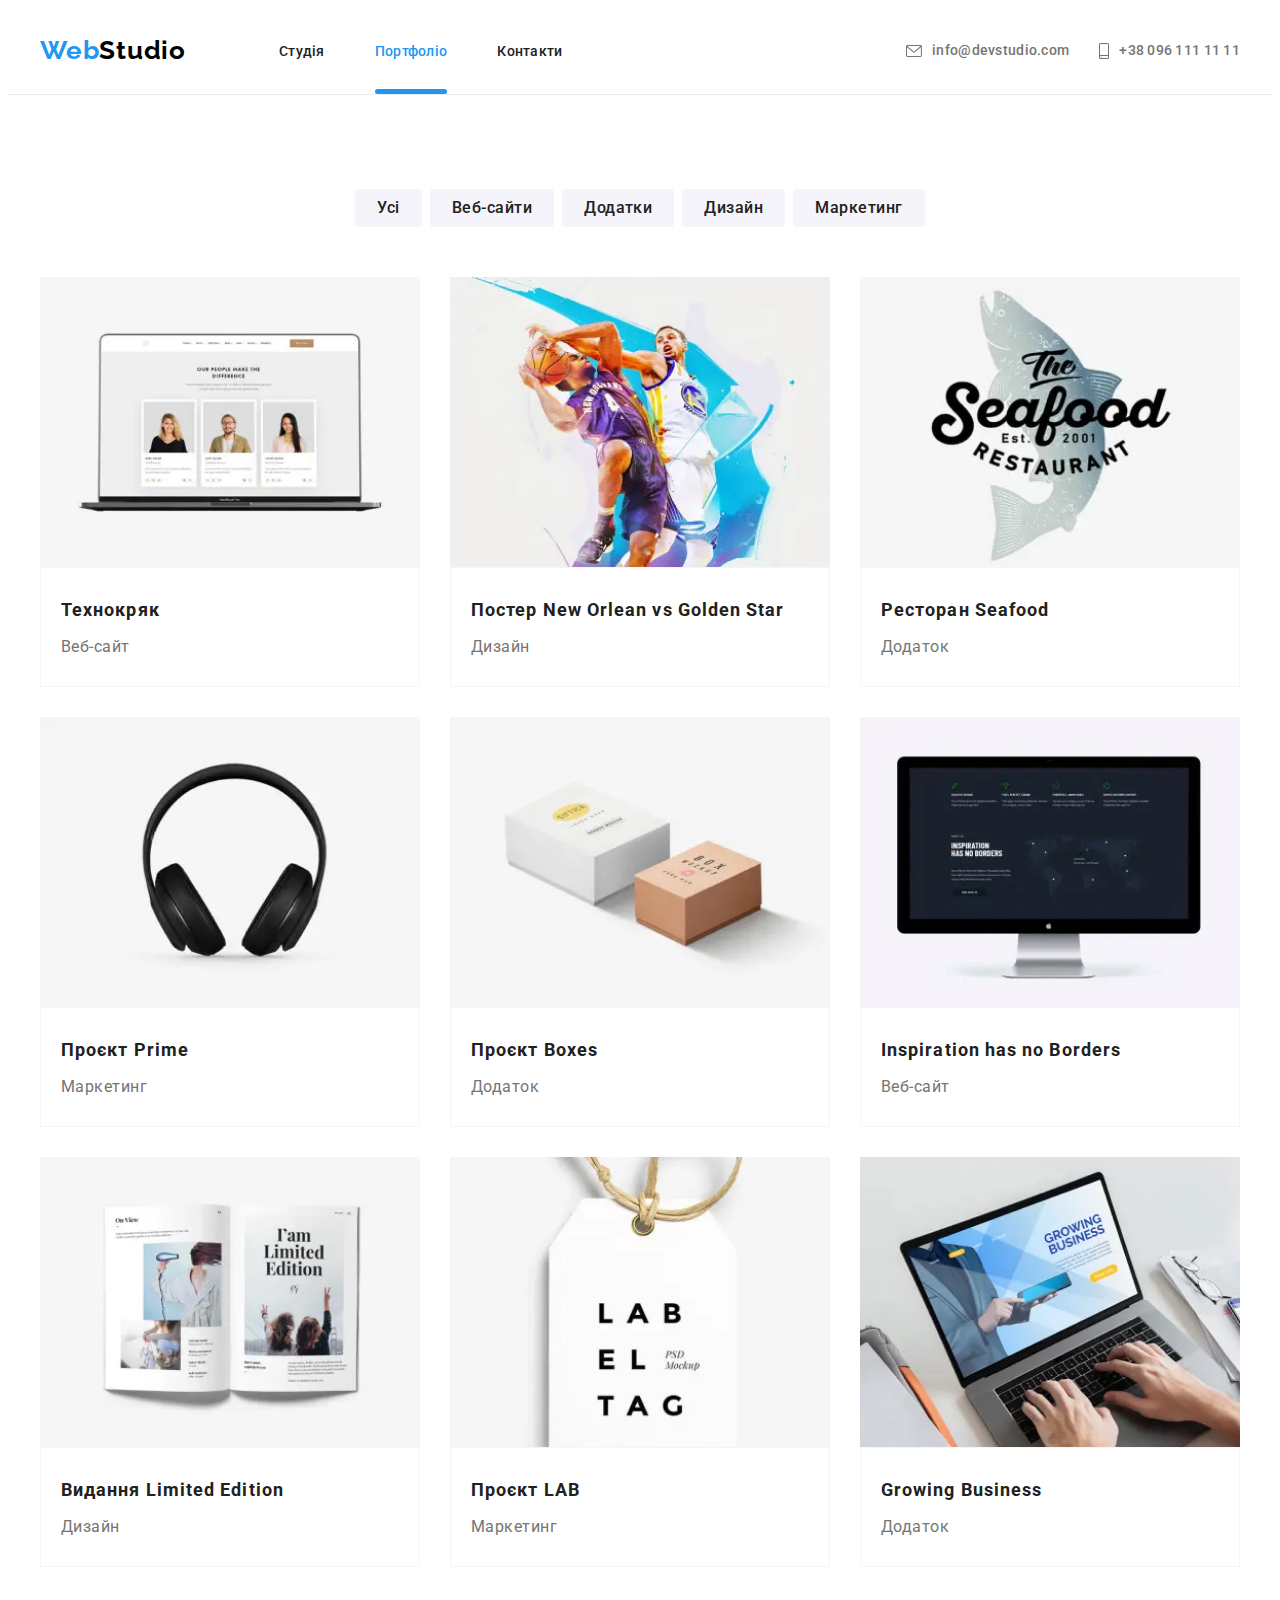
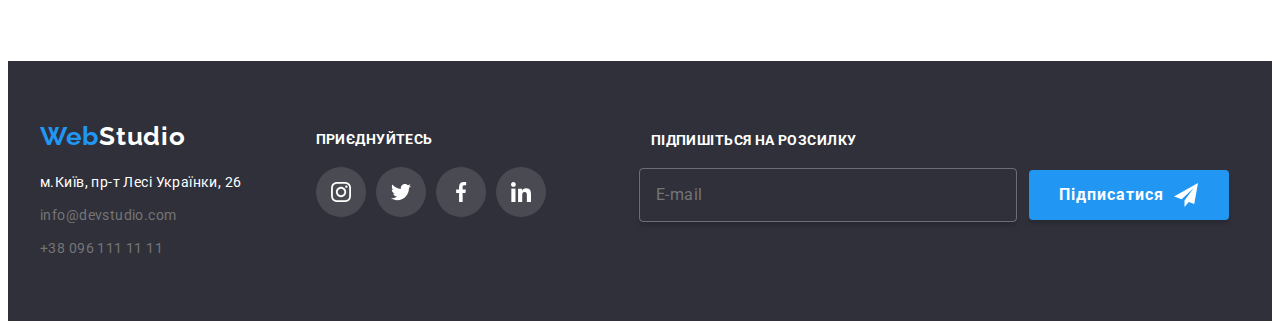
==== commit 728eb75a: "picture" ====
--- a/pages/portfolio.html
+++ b/pages/portfolio.html
@@ -18,14 +18,14 @@
 </head>
 
 <body>
-    <header class="header animate__animated animate__slideInDown">
+    <header class="header">
         <div class="container header__container">
             <a class="header__logo" href="../index.html"><span class="header__span">Web</span>Studio</a>
             <button data-modal-header-open class="header__btn" type="button">
                 <svg class="header__menu">
-                  <use href="../imges/symbol-defs.svg#icon-menu"></use>
+                    <use href="../imges/symbol-defs.svg#icon-menu"></use>
                 </svg>
-              </button>
+            </button>
             <nav class="nav">
                 <ul class="nav__list">
                     <li class="nav__item"><a class="nav__link" href="../index.html">Студія</a></li>
@@ -49,44 +49,60 @@
             </ul>
             <div data-header-modal class="menu is-hidden">
                 <button data-modal-header-close class="menu__btn" type="button">
-                  <svg class="menu__close">
-                    <use href="../img/symbol-defs.svg#icon-close-form"></use>
-                  </svg>
+                    <svg class="menu__close">
+                        <use href="../imges/symbol-defs-2.svg#icon-close-form"></use>
+                    </svg>
                 </button>
                 <ul class="menu__list">
-                  <li class="menu__item"><a href="../index.html" class="menu__link">Студія</a></li>
-                  <li class="menu__item"><a href="../pages/portfolio.html" class="menu__link">Портфоліо</a></li>
-                  <li class="menu__item"><a href="../pages/contact.html" class="menu__link">Контакти</a></li>
+                    <li class="menu__item"><a href="../index.html" class="menu__link">Студія</a></li>
+                    <li class="menu__item"><a href="../pages/portfolio.html" class="menu__link">Портфоліо</a></li>
+                    <li class="menu__item"><a href="../pages/contact.html" class="menu__link">Контакти</a></li>
                 </ul>
                 <ul class="menu__list-contact">
-                  <li class="menu__item-contact"><a href="tel:+380961111111" class="menu__link-contact">+38 096 111 11 11</a></li>
-                  <li class="menu__item-contact"><a href="mailto:info@devstudio.com" class="menu__link-contact">info@devstudio.com</a></li>
+                    <li class="menu__item-contact"><a href="tel:+380961111111" class="menu__link-contact">+38 096 111 11
+                            11</a></li>
+                    <li class="menu__item-contact"><a href="mailto:info@devstudio.com"
+                            class="menu__link-contact">info@devstudio.com</a></li>
                 </ul>
                 <ul class="menu__list-social">
-                  <li class="menu__item-social"><a href="" class="menu__link-social">Instagram</a></li>
-                  <li class="menu__item-social"><a href="" class="menu__link-social">Twitter</a></li>
-                  <li class="menu__item-social"><a href="" class="menu__link-social">Facebook</a></li>
-                  <li class="menu__item-social"><a href="" class="menu__link-social">LinkedIn</a></li>
-                </ul>
-              </div>
+                    <li class="menu__item-social"><a href="" class="menu__link-social">Instagram</a></li>
+                    <li class="menu__item-social"><a href="" class="menu__link-social">Twitter</a></li>
+                    <li class="menu__item-social"><a href="" class="menu__link-social">Facebook</a></li>
+                    <li class="menu__item-social"><a href="" class="menu__link-social">LinkedIn</a></li>
+                </ul>
+            </div>
         </div>
     </header>
     <div class="line"></div>
     <main>
         <section class="portfolio">
             <div class="container">
-                    <ul class="portfolio__lists animate__animated ">
-                        <li class="portfolio__items"><button class="portfolio__btn" type="button">Усі</button></li>
-                        <li class="portfolio__items"><button class="portfolio__btn" type="button">Веб-сайти</button></li>
-                        <li class="portfolio__items"><button class="portfolio__btn" type="button">Додатки</button></li>
-                        <li class="portfolio__items"><button class="portfolio__btn" type="button">Дизайн</button></li>
-                        <li class="portfolio__items"><button class="portfolio__btn" type="button">Маркетинг</button>
-                        </li>
-                    </ul>
+                <ul class="portfolio__lists">
+                    <li class="portfolio__items"><button class="portfolio__btn" type="button">Усі</button></li>
+                    <li class="portfolio__items"><button class="portfolio__btn" type="button">Веб-сайти</button></li>
+                    <li class="portfolio__items"><button class="portfolio__btn" type="button">Додатки</button></li>
+                    <li class="portfolio__items"><button class="portfolio__btn" type="button">Дизайн</button></li>
+                    <li class="portfolio__items"><button class="portfolio__btn" type="button">Маркетинг</button>
+                    </li>
+                </ul>
                 <ul class="portfolio__list">
                     <li class="portfolio__item">
                         <div class="portfolio__box">
-                            <img class="portfolio__img" src="../imges/nout-squoosh.jpg" alt="Ноутбук">
+                            <picture>
+                                <source srcset="
+                            ../imges/desktop/nout-desktop@2x.webp 2x,
+                            ../imges/desktop/nout-desktop@1x.webp 1x
+                          " media="(min-width: 1200px)" />
+                                <source srcset="
+                            ../imges/tablet/nout-tablet@2x.webp 2x,
+                            ../imges/tablet/nout-tablet@1x.webp 1x
+                          " media="(min-width: 768px)" />
+                                <source srcset="
+                            ../imges/mobile/nout-mobile@2x.webp 2x,
+                            ../imges/mobile/nout-mobile@1x.webp 1x
+                          " media="(max-width: 767px)" />
+                                <img class="portfolio__img" src="../imges/nout-squoosh.jpg" alt="Ноутбук">
+                            </picture>
                             <p class="portfolio__text">Ресурс пропонує комплексні пропозиції з різним рівнем функціоналу
                                 та
                                 сервісів. Все це дозволить відвідувачу отримати вичерпні відомості про компанію чи
@@ -100,7 +116,21 @@
                     </li>
                     <li class="portfolio__item">
                         <div class="portfolio__box">
-                            <img class="portfolio__img" src="../imges/basketball-squoosh.png" alt="Баскетбол">
+                            <picture>
+                                <source srcset="
+                            ../imges/desktop/basketball-desktop@2x.webp 2x,
+                            ../imges/desktop/basketball-desktop@1x.webp 1x
+                          " media="(min-width: 1200px)" />
+                                <source srcset="
+                            ../imges/tablet/basketball-tablet@2x.webp 2x,
+                            ../imges/tablet/basketball-tablet@1x.webp 1x
+                          " media="(min-width: 768px)" />
+                                <source srcset="
+                            ../imges/mobile/basketball-mobile@2x.webp 2x,
+                            ../imges/mobile/basketball-mobile@1x.webp 1x
+                          " media="(max-width: 767px)" />
+                                <img class="portfolio__img" src="../imges/basketball-squoosh.png" alt="Баскетбол">
+                            </picture>
                             <p class="portfolio__text">Ресурс пропонує комплексні пропозиції з різним рівнем функціоналу
                                 та
                                 сервісів. Все це дозволить відвідувачу отримати вичерпні відомості про компанію чи
@@ -114,7 +144,21 @@
                     </li>
                     <li class="portfolio__item">
                         <div class="portfolio__box">
-                            <img class="portfolio__img" src="../imges/seafood-squoosh.jpg" alt="Риба">
+                            <picture>
+                                <source srcset="
+                            ../imges/desktop/seafood-desktop@2x.webp 2x,
+                            ../imges/desktop/seafood-desktop@1x.webp 1x
+                          " media="(min-width: 1200px)" />
+                                <source srcset="
+                            ../imges/tablet/seafood-tablet@2x.webp 2x,
+                            ../imges/tablet/seafood-tablet@1x.webp 1x
+                          " media="(min-width: 768px)" />
+                                <source srcset="
+                            ../imges/mobile/seafood-mobile@2x.webp 2x,
+                            ../imges/mobile/seafood-mobile@1x.webp 1x
+                          " media="(max-width: 767px)" />
+                                <img class="portfolio__img" src="../imges/seafood-squoosh.jpg" alt="Риба">
+                            </picture>
                             <p class="portfolio__text">Ресурс пропонує комплексні пропозиції з різним рівнем функціоналу
                                 та
                                 сервісів. Все це дозволить відвідувачу отримати вичерпні відомості про компанію чи
@@ -128,7 +172,21 @@
                     </li>
                     <li class="portfolio__item">
                         <div class="portfolio__box">
-                            <img class="portfolio__img" src="../imges/naushnik-squoosh.jpg" alt="Наушники">
+                            <picture>
+                                <source srcset="
+                            ../imges/desktop/naushnik-desktop@2x.webp 2x,
+                            ../imges/desktop/naushnik-desktop@1x.webp 1x
+                          " media="(min-width: 1200px)" />
+                                <source srcset="
+                            ../imges/tablet/naushnik-tablet@2x.webp 2x,
+                            ../imges/tablet/naushnik-tablet@1x.webp 1x
+                          " media="(min-width: 768px)" />
+                                <source srcset="
+                            ../imges/mobile/naushnik-mobile@2x.webp 2x,
+                            ../imges/mobile/naushnik-mobile@1x.webp 1x
+                          " media="(max-width: 767px)" />
+                                <img class="portfolio__img" src="../imges/naushnik-squoosh.jpg" alt="Наушники">
+                            </picture>
                             <p class="portfolio__text">Ресурс пропонує комплексні пропозиції з різним рівнем функціоналу
                                 та
                                 сервісів. Все це дозволить відвідувачу отримати вичерпні відомості про компанію чи
@@ -142,7 +200,21 @@
                     </li>
                     <li class="portfolio__item">
                         <div class="portfolio__box">
-                            <img class="portfolio__img" src="../imges/boxes-squoosh.jpg" alt="Бокс">
+                            <picture>
+                                <source srcset="
+                            ../imges/desktop/boxes-desktop@2x.webp 2x,
+                            ../imges/desktop/boxes-desktop@1x.webp 1x
+                          " media="(min-width: 1200px)" />
+                                <source srcset="
+                            ../imges/tablet/boxes-tablet@2x.webp 2x,
+                            ../imges/tablet/boxes-tablet@1x.webp 1x
+                          " media="(min-width: 768px)" />
+                                <source srcset="
+                            ../imges/mobile/boxes-mobile@2x.webp 2x,
+                            ../imges/mobile/boxes-mobile@1x.webp 1x
+                          " media="(max-width: 767px)" />
+                                <img class="portfolio__img" src="../imges/boxes-squoosh.jpg" alt="Бокс">
+                            </picture>
                             <p class="portfolio__text">Ресурс пропонує комплексні пропозиції з різним рівнем функціоналу
                                 та
                                 сервісів. Все це дозволить відвідувачу отримати вичерпні відомості про компанію чи
@@ -156,7 +228,21 @@
                     </li>
                     <li class="portfolio__item">
                         <div class="portfolio__box">
-                            <img class="portfolio__img" src="../imges/computer2-squoosh.jpg" alt="Комп'ютер">
+                            <picture>
+                                <source srcset="
+                            ../imges/desktop/computer2-desktop@2x.webp 2x,
+                            ../imges/desktop/computer2-desktop@1x.webp 1x
+                          " media="(min-width: 1200px)" />
+                                <source srcset="
+                            ../imges/tablet/computer2-tablet@2x.webp 2x,
+                            ../imges/tablet/computer2-tablet@1x.webp 1x
+                          " media="(min-width: 768px)" />
+                                <source srcset="
+                            ../imges/mobile/computer2-mobile@2x.webp 2x,
+                            ../imges/mobile/computer2-mobile@1x.webp 1x
+                          " media="(max-width: 767px)" />
+                                <img class="portfolio__img" src="../imges/computer2-squoosh.jpg" alt="Комп'ютер">
+                            </picture>
                             <p class="portfolio__text">Ресурс пропонує комплексні пропозиції з різним рівнем функціоналу
                                 та
                                 сервісів. Все це дозволить відвідувачу отримати вичерпні відомості про компанію чи
@@ -170,7 +256,21 @@
                     </li>
                     <li class="portfolio__item">
                         <div class="portfolio__box">
-                            <img class="portfolio__img" src="../imges/jurnal-squoosh.jpg" alt="Журнал">
+                            <picture>
+                                <source srcset="
+                            ../imges/desktop/jurnal-desktop@2x.webp 2x,
+                            ../imges/desktop/jurnal-desktop@1x.webp 1x
+                          " media="(min-width: 1200px)" />
+                                <source srcset="
+                            ../imges/tablet/jurnal-tablet@2x.webp 2x,
+                            ../imges/tablet/jurnal-tablet@1x.webp 1x
+                          " media="(min-width: 768px)" />
+                                <source srcset="
+                            ../imges/mobile/jurnal-mobile@2x.webp 2x,
+                            ../imges/mobile/jurnal-mobile@1x.webp 1x
+                          " media="(max-width: 767px)" />
+                                <img class="portfolio__img" src="../imges/jurnal-squoosh.jpg" alt="Журнал">
+                            </picture>
                             <p class="portfolio__text">Ресурс пропонує комплексні пропозиції з різним рівнем функціоналу
                                 та
                                 сервісів. Все це дозволить відвідувачу отримати вичерпні відомості про компанію чи
@@ -184,7 +284,21 @@
                     </li>
                     <li class="portfolio__item">
                         <div class="portfolio__box">
-                            <img class="portfolio__img" src="../imges/lab-squoosh.jpg" alt="Ітикетка">
+                            <picture>
+                                <source srcset="
+                            ../imges/desktop/lab-desktop@2x.webp 2x,
+                            ../imges/desktop/lab-desktop@1x.webp 1x
+                          " media="(min-width: 1200px)" />
+                                <source srcset="
+                            ../imges/tablet/lab-tablet@2x.webp 2x,
+                            ../imges/tablet/lab-tablet@1x.webp 1x
+                          " media="(min-width: 768px)" />
+                                <source srcset="
+                            ../imges/mobile/lab-mobile@2x.webp 2x,
+                            ../imges/mobile/lab-mobile@1x.webp 1x
+                          " media="(max-width: 767px)" />
+                                <img class="portfolio__img" src="../imges/lab-squoosh.jpg" alt="Ітикетка">
+                            </picture>
                             <p class="portfolio__text">Ресурс пропонує комплексні пропозиції з різним рівнем функціоналу
                                 та
                                 сервісів. Все це дозволить відвідувачу отримати вичерпні відомості про компанію чи
@@ -198,7 +312,21 @@
                     </li>
                     <li class="portfolio__item">
                         <div class="portfolio__box">
-                            <img class="portfolio__img" src="../imges/businnes-squoosh.jpg" alt="Бізнес">
+                            <picture>
+                                <source srcset="
+                            ../imges/desktop/businnes-desktop@2x.webp 2x,
+                            ../imges/desktop/businnes-desktop@1x.webp 1x
+                          " media="(min-width: 1200px)" />
+                                <source srcset="
+                            ../imges/tablet/businnes-tablet@2x.webp 2x,
+                            ../imges/tablet/businnes-tablet@1x.webp 1x
+                          " media="(min-width: 768px)" />
+                                <source srcset="
+                            ../imges/mobile/businnes-mobile@2x.webp 2x,
+                            ../imges/mobile/businnes-mobile@1x.webp 1x
+                          " media="(max-width: 767px)" />
+                                <img class="portfolio__img" src="../imges/businnes-squoosh.jpg" alt="Бізнес">
+                            </picture>
                             <p class="portfolio__text">Ресурс пропонує комплексні пропозиції з різним рівнем функціоналу
                                 та
                                 сервісів. Все це дозволить відвідувачу отримати вичерпні відомості про компанію чи
--- a/style/main.min.css
+++ b/style/main.min.css
@@ -1 +1 @@
-ul{list-style:none;margin:0;padding:0}a{text-decoration:none}h1,h2,h3,h4,p{margin:0}img{display:block;width:100%;height:auto;max-width:100%}address{font-style:normal}.container{max-width:1200px;margin:0 auto;padding:0 15px}@media screen and (min-width: 480px){.container{width:480px}}@media screen and (min-width: 768px){.container{width:768px}}@media screen and (min-width: 1200px){.container{width:1200px}}body{font-family:‘Inter’}.nav__link,.nav__links{font-size:14px;font-weight:500;line-height:1,14;letter-spacing:.28px}.header{padding:16px 0}@media screen and (min-width: 768px){.header{padding:21px 0}}@media screen and (min-width: 1200px){.header{padding:25px 0}}.header__container{display:flex;justify-content:center;align-items:center;flex-wrap:nowrap;flex-direction:row}.header__logo{color:#000;font-family:Raleway;font-size:24px;line-height:1.38;font-weight:700;margin-right:auto;letter-spacing:.72px}@media screen and (min-width: 768px){.header__logo{margin-right:88px}}@media screen and (min-width: 1200px){.header__logo{font-size:26px;letter-spacing:.78px;margin-right:93px}}.header__btn{border:none;background-color:rgba(0,0,0,0)}@media screen and (min-width: 768px){.header__btn{display:none}}.header__menu{width:40px;height:40px;fill:#000}.header__span{color:#2196f3;font-family:Raleway;font-size:26px;font-weight:700;letter-spacing:.78px}.header__list{display:none;flex-direction:column;gap:10px;margin-left:auto}@media screen and (min-width: 768px){.header__list{display:flex}}@media screen and (min-width: 1200px){.header__list{gap:30px;flex-direction:row}}.header__link{display:flex;align-items:center;color:#757575;font-family:Roboto;font-size:12px;font-weight:500;line-height:1.14;letter-spacing:.24px;transition-property:color;transition-duration:250ms;transition-timing-function:cubic-bezier(0.4, 0, 0.2, 1)}@media screen and (min-width: 1200px){.header__link{font-size:14px;letter-spacing:.28px}}.header__img{width:16px;height:12px;margin-right:10px;fill:#757575}.header__image{width:10px;height:16px;margin-right:10px;fill:#757575;transition-property:fill;transition-duration:250ms;transition-timing-function:cubic-bezier(0.4, 0, 0.2, 1)}.header__link:hover,.header__link:focus{color:#2196f3}.header__link:hover .header__image,.header__link:focus .header__image{fill:#2196f3}.header__link:hover .header__img,.header__link:focus .header__img{fill:#2196f3}.nav{display:none}@media screen and (min-width: 768px){.nav{display:block}}.nav__item{position:relative}.nav__list{display:flex;gap:50px;margin-right:290px}@media screen and (min-width: 768px){.nav__list{margin-right:96px}}.nav__links{color:#2196f3;font-family:Roboto;transition-property:color;transition-duration:250ms}.nav__links:hover{color:#2196f3}.nav__links::after{content:"";display:block;width:100%;height:5px;background-color:#2196f3;border-radius:20px;margin-top:13px;position:absolute;top:35px}.nav__link{color:#212121;font-family:Roboto;transition-property:color;transition-duration:250ms}.nav__link:hover,.nav__link:focus{color:#2196f3}.nav__link::after{content:"";display:block;width:100%;height:5px;background-color:#2196f3;border-radius:20px;margin-top:13px;position:absolute;top:35px;opacity:0;transform:scale(0);transition:transform 1s}.nav__link:hover::after,.nav__link:focus::after{opacity:1;transform:scale(1)}.nav__links{color:#2196f3;font-family:Roboto;transition-property:color;transition-duration:250ms}.nav__links:hover{color:#2196f3}.nav__links::after{content:"";display:block;width:100%;height:5px;background-color:#2196f3;border-radius:20px;margin-top:13px;position:absolute;top:35px}.menu{background-color:#fff;top:0;left:0;width:100vw;height:100vh;box-shadow:0px 4px 8px 0px rgba(0,0,0,.04),0px 2px 4px 0px rgba(0,0,0,.08),0px 1px 3px 0px rgba(0,0,0,.16);padding:48px 0px 48px 40px;opacity:1;z-index:1;position:fixed}.is-hidden{opacity:0;pointer-events:none}.menu__btn{border:none;background-color:rgba(0,0,0,0);position:absolute;top:10px;right:15px}.menu__close{width:40px;height:40px;fill:#212121}.menu__item:first-child{margin-bottom:36px}.menu__item:nth-child(2){margin-bottom:32px}.menu__link{color:#212121;font-size:40px;font-weight:500;line-height:1.17;letter-spacing:.8px}.menu__link:hover{color:#2196f3}.menu__list-contact{margin-top:200px}.menu__item-contact:first-child{margin-bottom:32px}.menu__link-contact{color:#757575;font-family:Roboto;font-size:24px;font-style:normal;font-weight:500;line-height:1.16;letter-spacing:.48px}.menu__item-contact:first-child .menu__link-contact{color:#2196f3;font-size:34px;line-height:1.17;letter-spacing:.68px}.line{background:#ececec;width:100%;height:1px}.hero{background-image:linear-gradient(rgba(47, 48, 58, 0.4), rgba(47, 48, 58, 0.4)),url(../imges/backround-squoosh.jpg);background-repeat:no-repeat;background-size:cover;padding:118px 0;text-align:center}@media screen and (min-width: 1200px){.hero{padding:200px 0}}.hero__title{color:#fff;text-align:center;font-family:Roboto;font-size:26px;font-weight:900;line-height:1.16;letter-spacing:1.56px;text-transform:uppercase;width:100%;text-align:center;margin:0 auto;margin-bottom:30px}@media screen and (min-width: 480px){.hero__title{width:360px}}@media screen and (min-width: 1200px){.hero__title{font-size:44px;line-height:1.36;letter-spacing:2.64px;width:696px}}.hero__btn{color:#fff;font-family:Roboto;font-size:16px;font-weight:700;line-height:1.87;letter-spacing:.96px;border-radius:4px;background-color:#2196f3;padding:10px 24px;border:none;box-shadow:0px 4px 4px 0px rgba(0,0,0,.15)}@media screen and (min-width: 1200px){.hero__btn{padding:10px 32px}}.advantages{padding-top:60px}@media screen and (min-width: 1200px){.advantages{padding-top:94px}}.advantages__item::before{content:"";display:block;margin-bottom:30px;width:100%;height:120px;border-radius:4px;background:#f5f4fa;background-image:url(../imges/antenna.png);background-repeat:no-repeat;background-position:center}@media screen and (min-width: 480px){.advantages__item::before{width:450px;height:120px}}@media screen and (min-width: 768px){.advantages__item::before{width:354px;height:120px}}@media screen and (min-width: 1200px){.advantages__item::before{width:270px;height:120px}}.advantages__item:nth-child(2)::before{background-image:url(../imges/clock.png)}.advantages__item:nth-child(3)::before{background-image:url(../imges/diagram.png)}.advantages__item:nth-child(4)::before{background-image:url(../imges/astronaut.png)}.advantages__list{display:flex;flex-direction:column;gap:30px}@media screen and (min-width: 768px){.advantages__list{flex-wrap:wrap;flex-direction:row}}@media screen and (min-width: 1200px){.advantages__list{justify-content:center;flex-direction:row}}.advantages__title{color:#212121;font-family:Roboto;font-size:14px;font-weight:700;letter-spacing:.42px;text-transform:uppercase;margin-bottom:10px}.advantages__text{color:#757575;font-family:Roboto;font-size:14px;font-weight:400;line-height:1.71;letter-spacing:.42px;width:100%}@media screen and (min-width: 480px){.advantages__text{width:450px}}@media screen and (min-width: 768px){.advantages__text{width:354px}}@media screen and (min-width: 1200px){.advantages__text{width:270px}}.work{padding-top:94px;padding-bottom:94px;display:none}@media screen and (min-width: 1200px){.work{display:block}}.work__text{color:#212121;text-align:center;font-family:Roboto;font-size:36px;font-weight:700;letter-spacing:1.08px}.work__list{display:flex;margin-top:50px;gap:30px}.work__box{position:relative}.work__btn{color:#fff;text-align:center;font-family:Roboto;font-size:14px;font-weight:700;letter-spacing:.42px;text-transform:uppercase;position:absolute;width:370px;height:70px;background:rgba(47,48,58,.8);border:none;top:224px}.team{background:#f5f4fa;padding:60px 0}@media screen and (min-width: 1200px){.team{padding:94px 0}}.team__list{display:flex;flex-direction:column;gap:30px}@media screen and (min-width: 768px){.team__list{flex-wrap:wrap;flex-direction:row}}@media screen and (min-width: 1200px){.team__list{flex-direction:row}}.team__img{width:100%;height:320px}@media screen and (min-width: 480px){.team__img{width:450px;height:460px}}@media screen and (min-width: 768px){.team__img{width:354px;height:374px}}@media screen and (min-width: 1200px){.team__img{width:270px;height:260px}}.team__title{color:#212121;text-align:center;font-family:Roboto;font-size:28px;font-weight:700;letter-spacing:.84px;margin-bottom:50px}@media screen and (min-width: 1200px){.team__title{font-size:36px;letter-spacing:1.08px}}.team__name{color:#212121;font-family:Roboto;font-size:16px;font-weight:500;letter-spacing:.48px}.team__text{color:#757575;font-family:Roboto;font-size:16px;font-weight:400;letter-spacing:.48px;margin-top:10px}.team__item{border-radius:0px 0px 4px 4px;box-shadow:0px 1px 3px 0px rgba(0,0,0,.12),0px 1px 1px 0px rgba(0,0,0,.14),0px 2px 1px 0px rgba(0,0,0,.2)}.team__container{border-radius:0px 0px 4px 4px;background:#fff;text-align:center;padding-top:30px;padding-bottom:30px;width:100%;height:162px}@media screen and (min-width: 768px){.team__container{width:450px;height:162px}}@media screen and (min-width: 768px){.team__container{width:354px}}@media screen and (min-width: 1200px){.team__container{width:270px;height:168px}}.team__lists{display:flex;justify-content:center;align-items:center;flex-wrap:nowrap;flex-direction:row;gap:10px;margin-top:16px}.team__link{width:50px;height:50px;border-radius:50%;display:flex;justify-content:center;align-items:center;flex-wrap:nowrap;flex-direction:row;transition-property:background-color;transition-duration:250ms;transition-timing-function:cubic-bezier(0.4, 0, 0.2, 1)}.team__link:hover,.team__link:focus{background-color:#2196f3}.team__link:hover .team__svg,.team__link:focus .team__svg{fill:#fff}.team__svg{width:20px;height:20px;fill:#afb1b8;transition-property:fill;transition-duration:250ms;transition-timing-function:cubic-bezier(0.4, 0, 0.2, 1)}.customers{padding-top:94px;padding-bottom:94px;text-align:center}.customers__list{display:flex;flex-wrap:wrap;gap:30px}@media screen and (min-width: 1200px){.customers__list{flex-wrap:nowrap}}.customers__text{display:flex;justify-content:center;color:#212121;text-align:center;font-family:Roboto;font-size:28px;font-weight:700;letter-spacing:.84px;margin-bottom:50px}@media screen and (min-width: 1200px){.customers__text{font-size:36px;letter-spacing:1.08px}}.customers__item{flex-basis:calc((100% - 30px)/2)}@media screen and (min-width: 768px){.customers__item{flex-basis:calc((100% - 60px)/3)}}@media screen and (min-width: 1200px){.customers__item{flex-basis:calc((100% - 150px)/6)}}.customers__link{border-radius:4px;width:100%;height:92px;border:2px solid #e0e0e0;display:flex;justify-content:center;align-items:center;flex-wrap:nowrap;flex-direction:row;transition-property:border-color;transition-duration:250ms;transition-timing-function:cubic-bezier(0.4, 0, 0.2, 1)}@media screen and (min-width: 480px){.customers__link{width:210px}}@media screen and (min-width: 768px){.customers__link{width:226px}}@media screen and (min-width: 1200px){.customers__link{width:170px}}.customers__svg{width:106px;height:60px;fill:#afb1b8;transition-property:fill;transition-duration:250ms;transition-timing-function:cubic-bezier(0.4, 0, 0.2, 1)}.customers__link:hover,.customers__link:focus{border-color:#2196f3}.customers__link:hover .customers__svg,.customers__link:focus .customers__svg{fill:#2196f3}.footer{padding:60px 0;background:#2f303a}.footer__address{margin-right:0;text-align:center}@media screen and (min-width: 1200px){.footer__address{margin-right:74px;text-align:start}}@media screen and (min-width: 768px){.footer__tablet{display:flex;justify-content:space-around}}.footer__svg{width:20px;height:20px;margin-top:32px;margin:12px;fill:#fff}@media screen and (min-width: 1200px){.footer__container{display:flex;justify-content:flex-start;align-items:baseline}}.footer__span{color:#2196f3;font-family:Raleway;font-size:24px;font-weight:700;letter-spacing:.72px}@media screen and (min-width: 1200px){.footer__span{font-size:26px;letter-spacing:.78}}.footer__logo{color:#fff;font-family:Raleway;font-size:24px;font-weight:700;letter-spacing:.72px;text-align:center}@media screen and (min-width: 1200px){.footer__logo{font-size:26px;letter-spacing:.78;text-align:start}}.social{margin-top:60px}@media screen and (min-width: 768px){.social{margin-top:0}}@media screen and (min-width: 1200px){.social{margin-top:10px}}.social__text{color:#fff;font-family:Roboto;font-size:14px;font-weight:700;letter-spacing:.42px;text-transform:uppercase;margin-bottom:20px;text-align:center}@media screen and (min-width: 1200px){.social__text{text-align:start}}.social__icons{display:flex;justify-content:center;gap:10px}@media screen and (min-width: 1200px){.social__icons{margin-left:0}}.social__icon{width:50px;height:50px;border-radius:50%;background-color:#4a4a52;display:flex;justify-content:center;align-items:center;flex-wrap:nowrap;flex-direction:row;transition:background-color 250ms cubic-bezier(0.4, 0, 0.2, 1)}.social__icon:hover{background-color:#2196f3}.social__icon:focus{background-color:#2196f3}.address{margin-top:20px;text-align:center}@media screen and (min-width: 1200px){.address{text-align:start}}.address__item{margin-top:9px}.address__list{margin-top:9px}.address__text{color:#fff;font-family:Roboto;font-size:14px;font-weight:400;line-height:1.71;letter-spacing:.42px;flex-wrap:nowrap}.address__link{color:#757575;font-family:Roboto;font-size:14px;font-weight:400;line-height:1.71;letter-spacing:.42px}.form{margin-top:60px}@media screen and (min-width: 1200px){.form{margin-top:0;margin-left:93px}}.form__text{color:#fff;font-family:Roboto;font-size:14px;font-weight:700;letter-spacing:.42px;text-transform:uppercase;text-align:center}@media screen and (min-width: 768px){.form__text{text-align:center}}@media screen and (min-width: 1200px){.form__text{margin-right:360px}}.form__lable{display:flex;justify-content:center;align-items:center;gap:20px;margin-top:20px;flex-wrap:wrap}@media screen and (min-width: 768px){.form__lable{flex-direction:column}}@media screen and (min-width: 1200px){.form__lable{flex-wrap:nowrap;gap:12px;flex-direction:row}}.form__input{display:flex;flex-direction:column;justify-content:center;color:rgba(255,255,255,.6);font-family:Roboto;font-size:16px;font-weight:400;line-height:125%;letter-spacing:.48px;width:450px;height:50px;border-radius:4px;border:1px solid rgba(255,255,255,.3);background-color:rgba(33,150,243,0);box-shadow:0px 4px 4px 0px rgba(0,0,0,.15);padding-left:16px}@media screen and (min-width: 1200px){.form__input{width:358px;height:50px;margin-right:0;margin-left:0}}.form__btn{color:#fff;text-align:center;font-family:Roboto;font-size:16px;font-weight:700;line-height:187%;letter-spacing:.96px;border-radius:4px;background:#2196f3;box-shadow:0px 4px 4px 0px rgba(0,0,0,.15);width:200px;height:50px;border:none;display:flex;justify-content:center;align-items:center;flex-wrap:nowrap;flex-direction:row;gap:10px}@media screen and (min-width: 1200px){.form__btn{margin-top:0}}.form__svg{width:24px;height:24px;fill:#fff}.backdrop{position:fixed;top:0;left:0;width:100%;height:100%;background-color:rgba(0,0,0,.2);opacity:1}.is-hidden{pointer-events:none;opacity:0}.is-hidden .modal{transform:translate(2000px, 2000px)}.modal{background-color:#fff;position:absolute;top:50%;left:50%;transform:translate(-50%, -50%);padding:40px 40px 20px 40px;transition-property:transform;transition-duration:250ms;transition-timing-function:cubic-bezier(0.4, 0, 0.2, 1)}.modal__title{color:#212121;text-align:center;font-size:20px;font-weight:700;letter-spacing:.6px;margin-bottom:12px}.modal__label{color:#757575;font-size:12px;font-weight:400;letter-spacing:.12px}.modal__box{display:flex;align-items:center}.modal__input{font-family:"Inter";width:448px;height:40px;border-radius:4px;border:1px solid rgba(33,33,33,.2);margin-top:4px;margin-bottom:10px;display:block;text-indent:38px;transition-property:border,outline;transition-duration:250ms;transition-timing-function:cubic-bezier(0.4, 0, 0.2, 1)}.modal__input:focus,.modal__input:hover{border:1px solid #2196f3;outline:none}.modal__input:hover+.modal__svg,.modal__input:focus+.modal__svg{fill:#2196f3}.modal__svg{fill:#212121;position:absolute;width:20px;height:20px;margin-left:12px;margin-bottom:7px;margin-right:15px;transition-property:fill;transition-duration:250ms;transition-timing-function:cubic-bezier(0.4, 0, 0.2, 1)}.modal__comentt{width:448px;height:120px;flex-shrink:0;border-radius:4px;border:1px solid rgba(33,33,33,.2);color:rgba(117,117,117,.5);font-size:12px;font-weight:400;letter-spacing:.12px;resize:none;padding:12px 16px;margin:4px 0 25px 0;display:block;transition-property:border,outline;transition-duration:250ms;transition-timing-function:cubic-bezier(0.4, 0, 0.2, 1)}.modal__comentt:focus,.modal__comentt:hover{border:1px solid #2196f3;outline:none}.modal__span{color:#757575;font-family:Roboto;font-size:14px;font-weight:400;line-height:24px;letter-spacing:.42px;margin-left:8px;margin-right:4px}.modal__link{color:#2196f3;font-family:Roboto;font-size:14px;font-weight:400;line-height:24px;letter-spacing:.42px;text-decoration-line:underline}.modal__check{display:flex;justify-content:center;align-items:center;flex-wrap:nowrap;flex-direction:row}.modal__checkbox{width:16px;height:15px}.modal__btn{color:#fff;text-align:center;font-size:16px;font-weight:700;line-height:1.87;letter-spacing:.96px;border-radius:4px;background:#2196f3;box-shadow:0px 4px 4px 0px rgba(0,0,0,.15);padding:10px 52px;border:none;margin:30px 120px 20px 120px;transition-property:background-color;transition-duration:250ms;transition-timing-function:cubic-bezier(0.4, 0, 0.2, 1)}.modal__btn:hover,.modal__btn:focus{background-color:#188ce8}.modal__exit{width:18px;height:18px;fill:#000;transition-property:fill;transition-duration:250ms;transition-timing-function:cubic-bezier(0.4, 0, 0.2, 1)}.modal__close{width:30px;height:30px;border-radius:50%;border:1px solid rgba(0,0,0,.1);display:flex;justify-content:center;align-items:center;flex-wrap:nowrap;flex-direction:row;background-color:rgba(0,0,0,0);position:absolute;top:8px;right:8px;transition-property:border-color;transition-duration:250ms;transition-timing-function:cubic-bezier(0.4, 0, 0.2, 1)}.modal__close:hover,.modal__close:focus{border-color:#2196f3}.modal__close:hover .modal__exit,.modal__close:focus .modal__exit{fill:#2196f3}.portfolio{padding-top:94px;padding-bottom:94px}.portfolio__lists{display:flex;gap:8px;row-gap:15px;flex-wrap:wrap}@media screen and (min-width: 480px){.portfolio__lists{max-width:400px}}@media screen and (min-width: 768px){.portfolio__lists{justify-content:center;max-width:none}}.portfolio__btn{border-radius:4px;background:#f5f4fa;color:#212121;text-align:center;font-family:Roboto;font-size:16px;font-weight:500;line-height:1.625;letter-spacing:.48px;padding:6px 16px;border:none;transition-property:background-color,color,box-shadow;transition-duration:250ms;transition-timing-function:cubic-bezier(0.4, 0, 0.2, 1)}@media screen and (min-width: 480px){.portfolio__btn{padding:6px 22px}}.portfolio__btn:hover,.portfolio__btn:focus{border-radius:4px;background:#2196f3;box-shadow:0px 3px 1px 0px rgba(0,0,0,.1),0px 1px 2px 0px rgba(0,0,0,.08),0px 2px 2px 0px rgba(0,0,0,.12);color:#fff;text-align:center;font-family:Roboto;font-size:16px;font-weight:500;line-height:1.625;letter-spacing:.48px}.portfolio__content{border:1px solid #f5f4fa;padding:24px 20px}.portfolio__item{flex-basis:100%;transition-property:box-shadow;transition-duration:250ms;transition-timing-function:cubic-bezier(0.4, 0, 0.2, 1)}@media screen and (min-width: 768px){.portfolio__item{flex-basis:calc((100% - 30px)/2)}}@media screen and (min-width: 1200px){.portfolio__item{flex-basis:calc((100% - 60px)/3)}}.portfolio__item:hover{box-shadow:0px 1px 1px 0px rgba(0,0,0,.12),0px 4px 4px 0px rgba(0,0,0,.06),1px 4px 6px 0px rgba(0,0,0,.16)}.portfolio__item:hover .portfolio__text{opacity:1;transform:translateY(0)}.portfolio__box{position:relative;overflow:hidden}.portfolio__img{height:290px}@media screen and (min-width: 1200px){.portfolio__img{width:380px}}.portfolio__text{position:absolute;opacity:0;top:0;left:0;padding:30px 24px;background-color:rgba(33,150,243,.9);color:#fff;font-family:Roboto;font-size:18px;font-weight:400;line-height:1.55;letter-spacing:.54px;transform:translateY(100%);transition-property:opacity,transform;transition-duration:250ms;transition-timing-function:cubic-bezier(0.4, 0, 0.2, 1);transition-property:transform;transition-duration:250ms;transition-timing-function:cubic-bezier(0.4, 0, 0.2, 1)}@media screen and (min-width: 480px){.portfolio__text{padding:77px 24px}}.portfolio__name{color:#212121;font-family:Roboto;font-size:18px;font-weight:700;line-height:2;letter-spacing:1.08px;margin-bottom:4px}.portfolio__subtitle{color:#757575;font-family:Roboto;font-size:16px;font-weight:400;line-height:1.875;letter-spacing:.48px}.portfolio__list{display:flex;flex-direction:column;gap:30px;margin-top:50px}@media screen and (min-width: 768px){.portfolio__list{flex-wrap:wrap;flex-direction:row}}@media screen and (min-width: 1200px){.portfolio__list{flex-wrap:wrap;flex-direction:row}}/*# sourceMappingURL=main.min.css.map */+ul{list-style:none;margin:0;padding:0}a{text-decoration:none}h1,h2,h3,h4,p{margin:0}img{display:block;width:100%;height:auto;max-width:100%}address{font-style:normal}.container{max-width:1200px;margin:0 auto;padding:0 15px}@media screen and (min-width: 480px){.container{width:480px}}@media screen and (min-width: 768px){.container{width:768px}}@media screen and (min-width: 1200px){.container{width:1200px}}body{font-family:"Roboto"}.nav__link,.nav__links{font-size:14px;font-weight:500;line-height:1,14;letter-spacing:.28px}.header{padding:16px 0}@media screen and (min-width: 768px){.header{padding:21px 0}}@media screen and (min-width: 1200px){.header{padding:25px 0}}.header__container{display:flex;justify-content:center;align-items:center;flex-wrap:nowrap;flex-direction:row}.header__logo{color:#000;font-family:Raleway;font-size:24px;line-height:1.38;font-weight:700;margin-right:auto;letter-spacing:.72px}@media screen and (min-width: 768px){.header__logo{margin-right:88px}}@media screen and (min-width: 1200px){.header__logo{font-size:26px;letter-spacing:.78px;margin-right:93px}}.header__btn{border:none;background-color:rgba(0,0,0,0)}@media screen and (min-width: 768px){.header__btn{display:none}}.header__menu{width:40px;height:40px;fill:#000}.header__span{color:#2196f3;font-family:Raleway;font-size:26px;font-weight:700;letter-spacing:.78px}.header__list{display:none;flex-direction:column;gap:10px;margin-left:auto}@media screen and (min-width: 768px){.header__list{display:flex}}@media screen and (min-width: 1200px){.header__list{gap:30px;flex-direction:row}}.header__link{display:flex;align-items:center;color:#757575;font-family:Roboto;font-size:12px;font-weight:500;line-height:1.14;letter-spacing:.24px;transition-property:color;transition-duration:250ms;transition-timing-function:cubic-bezier(0.4, 0, 0.2, 1)}@media screen and (min-width: 1200px){.header__link{font-size:14px;letter-spacing:.28px}}.header__img{width:16px;height:12px;margin-right:10px;fill:#757575}.header__image{width:10px;height:16px;margin-right:10px;fill:#757575;transition-property:fill;transition-duration:250ms;transition-timing-function:cubic-bezier(0.4, 0, 0.2, 1)}.header__link:hover,.header__link:focus{color:#2196f3}.header__link:hover .header__image,.header__link:focus .header__image{fill:#2196f3}.header__link:hover .header__img,.header__link:focus .header__img{fill:#2196f3}.nav{display:none}@media screen and (min-width: 768px){.nav{display:block}}.nav__item{position:relative}.nav__list{display:flex;gap:50px;margin-right:290px}@media screen and (min-width: 768px){.nav__list{margin-right:96px}}.nav__links{color:#2196f3;font-family:Roboto;transition-property:color;transition-duration:250ms}.nav__links:hover{color:#2196f3}.nav__links::after{content:"";display:block;width:100%;height:5px;background-color:#2196f3;border-radius:20px;margin-top:13px;position:absolute;top:35px}.nav__link{color:#212121;font-family:Roboto;transition-property:color;transition-duration:250ms}.nav__link:hover,.nav__link:focus{color:#2196f3}.nav__link::after{content:"";display:block;width:100%;height:5px;background-color:#2196f3;border-radius:20px;margin-top:13px;position:absolute;top:35px;opacity:0;transform:scale(0);transition:transform 1s}.nav__link:hover::after,.nav__link:focus::after{opacity:1;transform:scale(1)}.nav__links{color:#2196f3;font-family:Roboto;transition-property:color;transition-duration:250ms}.nav__links:hover{color:#2196f3}.nav__links::after{content:"";display:block;width:100%;height:5px;background-color:#2196f3;border-radius:20px;margin-top:13px;position:absolute;top:35px}.menu{background-color:#fff;position:fixed;display:flex;flex-direction:column;justify-content:space-between;top:0;left:0;width:100vw;opacity:1;height:100vh;box-shadow:0px 4px 8px 0px rgba(0,0,0,.04),0px 2px 4px 0px rgba(0,0,0,.08),0px 1px 3px 0px rgba(0,0,0,.16);padding:48px 0px 48px 40px;z-index:1}.is-hidden{opacity:0;pointer-events:none}.menu__btn{border:none;background-color:rgba(0,0,0,0);position:absolute;top:10px;right:15px}.menu__close{width:40px;height:40px;fill:#212121}.menu__item:first-child{margin-bottom:36px}.menu__item:nth-child(2){margin-bottom:32px}.menu__link{color:#212121;font-size:40px;font-weight:500;line-height:1.17;letter-spacing:.8px}.menu__link:hover{color:#2196f3}.menu__item-contact:first-child{margin-bottom:32px}.menu__link-contact{color:#757575;font-family:Roboto;font-size:24px;font-style:normal;font-weight:500;line-height:1.16;letter-spacing:.48px}.menu__item-contact:first-child .menu__link-contact{color:#2196f3;font-size:34px;line-height:1.17;letter-spacing:.68px}.menu__list-social{margin-top:64px;display:flex;flex-wrap:wrap}.menu__link-social{color:#2196f3;font-size:18px;font-weight:500;line-height:1.22;letter-spacing:.36px}.menu__item-social:not(:last-child){margin-right:10px;display:flex}.menu__item-social:not(:last-child)::after{content:"";width:1px;height:22px;background:rgba(33,33,33,.2);margin-left:10px}.line{background:#ececec;width:100%;height:1px}.hero{padding:118px 0;text-align:center;background-image:linear-gradient(rgba(47, 48, 58, 0.4), rgba(47, 48, 58, 0.4)),url(../imges/mobile/hero-mobile@1x.webp);background-position:center;background-repeat:no-repeat;background-size:cover;text-align:center}@media(min-device-pixel-ratio: 2),(-webkit-min-device-pixel-ratio: 2),(min-resolution: 192dpi),(min-resolution: 2dppx){.hero{background-image:linear-gradient(rgba(47, 48, 58, 0.4), rgba(47, 48, 58, 0.4)),url(../imges/mobile/hero-mobile@2x.webp)}}@media screen and (min-width: 768px){.hero{background-image:linear-gradient(rgba(47, 48, 58, 0.4), rgba(47, 48, 58, 0.4)),url(../imges/tablet/hero-tablet@1x.webp)}}@media screen and (min-width: 768px)and (min-device-pixel-ratio: 2),screen and (min-width: 768px)and (-webkit-min-device-pixel-ratio: 2),screen and (min-width: 768px)and (min-resolution: 192dpi),screen and (min-width: 768px)and (min-resolution: 2dppx){.hero{background-image:linear-gradient(rgba(47, 48, 58, 0.4), rgba(47, 48, 58, 0.4)),url(../imges/tablet/hero-tablet@2x.webp)}}@media screen and (min-width: 1200px){.hero{padding-top:200px;padding-bottom:200px;background-image:linear-gradient(rgba(47, 48, 58, 0.4), rgba(47, 48, 58, 0.4)),url(../imges/desktop/hero-desktop@1x.webp)}}@media screen and (min-width: 1200px)and (min-device-pixel-ratio: 2),screen and (min-width: 1200px)and (-webkit-min-device-pixel-ratio: 2),screen and (min-width: 1200px)and (min-resolution: 192dpi),screen and (min-width: 1200px)and (min-resolution: 2dppx){.hero{background-image:linear-gradient(rgba(47, 48, 58, 0.4), rgba(47, 48, 58, 0.4)),url(../imges/desktop/hero-desktop@2x.webp)}}@media screen and (min-width: 1200px)and (min-width: 1200px){.hero{padding:200px 0}}.hero__title{color:#fff;text-align:center;font-family:Roboto;font-size:26px;font-weight:900;line-height:1.16;letter-spacing:1.56px;text-transform:uppercase;width:100%;text-align:center;margin:0 auto;margin-bottom:30px}@media screen and (min-width: 480px){.hero__title{width:360px}}@media screen and (min-width: 1200px){.hero__title{font-size:44px;line-height:1.36;letter-spacing:2.64px;width:696px}}.hero__btn{color:#fff;font-family:Roboto;font-size:16px;font-weight:700;line-height:1.87;letter-spacing:.96px;border-radius:4px;background-color:#2196f3;padding:10px 24px;border:none;box-shadow:0px 4px 4px 0px rgba(0,0,0,.15)}@media screen and (min-width: 1200px){.hero__btn{padding:10px 32px}}.advantages{padding-top:60px}@media screen and (min-width: 1200px){.advantages{padding-top:94px}}.advantages__item::before{content:"";display:block;margin-bottom:30px;width:100%;height:120px;border-radius:4px;background:#f5f4fa;background-image:url(../imges/antenna.png);background-repeat:no-repeat;background-position:center}@media screen and (min-width: 480px){.advantages__item::before{width:450px;height:120px}}@media screen and (min-width: 768px){.advantages__item::before{width:354px;height:120px}}@media screen and (min-width: 1200px){.advantages__item::before{width:270px;height:120px}}.advantages__item:nth-child(2)::before{background-image:url(../imges/clock.png)}.advantages__item:nth-child(3)::before{background-image:url(../imges/diagram.png)}.advantages__item:nth-child(4)::before{background-image:url(../imges/astronaut.png)}.advantages__list{display:flex;flex-direction:column;gap:30px}@media screen and (min-width: 768px){.advantages__list{flex-wrap:wrap;flex-direction:row}}@media screen and (min-width: 1200px){.advantages__list{justify-content:center;flex-direction:row}}.advantages__title{color:#212121;font-family:Roboto;font-size:14px;font-weight:700;letter-spacing:.42px;text-transform:uppercase;margin-bottom:10px}.advantages__text{color:#757575;font-family:Roboto;font-size:14px;font-weight:400;line-height:1.71;letter-spacing:.42px;width:100%}@media screen and (min-width: 480px){.advantages__text{width:450px}}@media screen and (min-width: 768px){.advantages__text{width:354px}}@media screen and (min-width: 1200px){.advantages__text{width:270px}}.work{padding-top:94px;padding-bottom:94px;display:none}@media screen and (min-width: 1200px){.work{display:block}}.work__text{color:#212121;text-align:center;font-family:Roboto;font-size:36px;font-weight:700;letter-spacing:1.08px}.work__list{display:flex;margin-top:50px;gap:30px}.work__box{position:relative}.work__btn{color:#fff;text-align:center;font-family:Roboto;font-size:14px;font-weight:700;letter-spacing:.42px;text-transform:uppercase;position:absolute;width:370px;height:70px;background:rgba(47,48,58,.8);border:none;top:224px}.team{background:#f5f4fa;padding:60px 0}@media screen and (min-width: 1200px){.team{padding:94px 0}}.team__list{display:flex;flex-direction:column;gap:30px}@media screen and (min-width: 768px){.team__list{flex-wrap:wrap;flex-direction:row}}@media screen and (min-width: 1200px){.team__list{flex-direction:row}}.team__img{width:100%;height:320px}@media screen and (min-width: 480px){.team__img{width:450px;height:460px}}@media screen and (min-width: 768px){.team__img{width:354px;height:374px}}@media screen and (min-width: 1200px){.team__img{width:270px;height:260px}}.team__title{color:#212121;text-align:center;font-family:Roboto;font-size:28px;font-weight:700;letter-spacing:.84px;margin-bottom:50px}@media screen and (min-width: 1200px){.team__title{font-size:36px;letter-spacing:1.08px}}.team__name{color:#212121;font-family:Roboto;font-size:16px;font-weight:500;letter-spacing:.48px}.team__text{color:#757575;font-family:Roboto;font-size:16px;font-weight:400;letter-spacing:.48px;margin-top:10px}.team__item{border-radius:0px 0px 4px 4px;box-shadow:0px 1px 3px 0px rgba(0,0,0,.12),0px 1px 1px 0px rgba(0,0,0,.14),0px 2px 1px 0px rgba(0,0,0,.2)}.team__container{border-radius:0px 0px 4px 4px;background:#fff;text-align:center;padding-top:30px;padding-bottom:30px;width:100%;height:162px}@media screen and (min-width: 768px){.team__container{width:450px;height:162px}}@media screen and (min-width: 768px){.team__container{width:354px}}@media screen and (min-width: 1200px){.team__container{width:270px;height:168px}}.team__lists{display:flex;justify-content:center;align-items:center;flex-wrap:nowrap;flex-direction:row;gap:10px;margin-top:16px}.team__link{width:50px;height:50px;border-radius:50%;display:flex;justify-content:center;align-items:center;flex-wrap:nowrap;flex-direction:row;transition-property:background-color;transition-duration:250ms;transition-timing-function:cubic-bezier(0.4, 0, 0.2, 1)}.team__link:hover,.team__link:focus{background-color:#2196f3}.team__link:hover .team__svg,.team__link:focus .team__svg{fill:#fff}.team__svg{width:20px;height:20px;fill:#afb1b8;transition-property:fill;transition-duration:250ms;transition-timing-function:cubic-bezier(0.4, 0, 0.2, 1)}.customers{padding-top:94px;padding-bottom:94px;text-align:center}.customers__list{display:flex;flex-wrap:wrap;gap:30px}@media screen and (min-width: 1200px){.customers__list{flex-wrap:nowrap}}.customers__text{display:flex;justify-content:center;color:#212121;text-align:center;font-family:Roboto;font-size:28px;font-weight:700;letter-spacing:.84px;margin-bottom:50px}@media screen and (min-width: 1200px){.customers__text{font-size:36px;letter-spacing:1.08px}}.customers__item{flex-basis:calc((100% - 30px)/2)}@media screen and (min-width: 768px){.customers__item{flex-basis:calc((100% - 60px)/3)}}@media screen and (min-width: 1200px){.customers__item{flex-basis:calc((100% - 150px)/6)}}.customers__link{border-radius:4px;width:100%;height:92px;border:2px solid #e0e0e0;display:flex;justify-content:center;align-items:center;flex-wrap:nowrap;flex-direction:row;transition-property:border-color;transition-duration:250ms;transition-timing-function:cubic-bezier(0.4, 0, 0.2, 1)}@media screen and (min-width: 480px){.customers__link{width:210px}}@media screen and (min-width: 768px){.customers__link{width:226px}}@media screen and (min-width: 1200px){.customers__link{width:170px}}.customers__svg{width:106px;height:60px;fill:#afb1b8;transition-property:fill;transition-duration:250ms;transition-timing-function:cubic-bezier(0.4, 0, 0.2, 1)}.customers__link:hover,.customers__link:focus{border-color:#2196f3}.customers__link:hover .customers__svg,.customers__link:focus .customers__svg{fill:#2196f3}.footer{padding:60px 0;background:#2f303a}.footer__address{margin-right:0;text-align:center}@media screen and (min-width: 1200px){.footer__address{margin-right:74px;text-align:start}}@media screen and (min-width: 768px){.footer__tablet{display:flex;justify-content:space-around}}.footer__svg{width:20px;height:20px;margin-top:32px;margin:12px;fill:#fff}@media screen and (min-width: 1200px){.footer__container{display:flex;justify-content:flex-start;align-items:baseline}}.footer__span{color:#2196f3;font-family:Raleway;font-size:24px;font-weight:700;letter-spacing:.72px}@media screen and (min-width: 1200px){.footer__span{font-size:26px;letter-spacing:.78}}.footer__logo{color:#fff;font-family:Raleway;font-size:24px;font-weight:700;letter-spacing:.72px;text-align:center}@media screen and (min-width: 1200px){.footer__logo{font-size:26px;letter-spacing:.78;text-align:start}}.social{margin-top:60px}@media screen and (min-width: 768px){.social{margin-top:0}}@media screen and (min-width: 1200px){.social{margin-top:10px}}.social__text{color:#fff;font-family:Roboto;font-size:14px;font-weight:700;letter-spacing:.42px;text-transform:uppercase;margin-bottom:20px;text-align:center}@media screen and (min-width: 1200px){.social__text{text-align:start}}.social__icons{display:flex;justify-content:center;gap:10px}@media screen and (min-width: 1200px){.social__icons{margin-left:0}}.social__icon{width:50px;height:50px;border-radius:50%;background-color:#4a4a52;display:flex;justify-content:center;align-items:center;flex-wrap:nowrap;flex-direction:row;transition:background-color 250ms cubic-bezier(0.4, 0, 0.2, 1)}.social__icon:hover{background-color:#2196f3}.social__icon:focus{background-color:#2196f3}.address{margin-top:20px;text-align:center}@media screen and (min-width: 1200px){.address{text-align:start}}.address__item{margin-top:9px}.address__list{margin-top:9px}.address__text{color:#fff;font-family:Roboto;font-size:14px;font-weight:400;line-height:1.71;letter-spacing:.42px;flex-wrap:nowrap}.address__link{color:#757575;font-family:Roboto;font-size:14px;font-weight:400;line-height:1.71;letter-spacing:.42px}.form{margin-top:60px}@media screen and (min-width: 1200px){.form{margin-top:0;margin-left:93px}}.form__text{color:#fff;font-family:Roboto;font-size:14px;font-weight:700;letter-spacing:.42px;text-transform:uppercase;text-align:center}@media screen and (min-width: 768px){.form__text{text-align:center}}@media screen and (min-width: 1200px){.form__text{margin-right:360px}}.form__lable{display:flex;justify-content:center;align-items:center;gap:20px;margin-top:20px;flex-wrap:wrap}@media screen and (min-width: 768px){.form__lable{flex-direction:column}}@media screen and (min-width: 1200px){.form__lable{flex-wrap:nowrap;gap:12px;flex-direction:row}}.form__input{display:flex;flex-direction:column;justify-content:center;color:rgba(255,255,255,.6);font-family:Roboto;font-size:16px;font-weight:400;line-height:125%;letter-spacing:.48px;width:450px;height:50px;border-radius:4px;border:1px solid rgba(255,255,255,.3);background-color:rgba(33,150,243,0);box-shadow:0px 4px 4px 0px rgba(0,0,0,.15);padding-left:16px}@media screen and (min-width: 1200px){.form__input{width:358px;height:50px;margin-right:0;margin-left:0}}.form__btn{color:#fff;text-align:center;font-family:Roboto;font-size:16px;font-weight:700;line-height:187%;letter-spacing:.96px;border-radius:4px;background:#2196f3;box-shadow:0px 4px 4px 0px rgba(0,0,0,.15);width:200px;height:50px;border:none;display:flex;justify-content:center;align-items:center;flex-wrap:nowrap;flex-direction:row;gap:10px}@media screen and (min-width: 1200px){.form__btn{margin-top:0}}.form__svg{width:24px;height:24px;fill:#fff}.backdrop{position:fixed;top:0;left:0;width:100%;height:100%;background-color:rgba(0,0,0,.2);opacity:1}.is-hidden{pointer-events:none;opacity:0}.is-hidden .modal{transform:translate(-1000px, 1000px)}.modal{background-color:#fff;position:absolute;top:50%;left:50%;width:450px;height:609px;transform:translate(-50%, -50%);padding:40px 40px 20px 40px;transition-property:transform;transition-duration:250ms;transition-timing-function:cubic-bezier(0.4, 0, 0.2, 1)}@media screen and (min-width: 1200px){.modal{width:528px;height:603px}}.modal__title{color:#212121;text-align:center;font-size:20px;font-weight:700;letter-spacing:.6px;margin-bottom:12px;width:370px}@media screen and (min-width: 1200px){.modal__title{width:auto}}.modal__label{color:#757575;font-size:12px;font-weight:400;letter-spacing:.12px}.modal__box{display:flex;align-items:center}.modal__input{font-family:"Inter";width:370px;height:40px;border-radius:4px;border:1px solid rgba(33,33,33,.2);margin-top:4px;margin-bottom:10px;display:block;text-indent:38px;transition-property:border,outline;transition-duration:250ms;transition-timing-function:cubic-bezier(0.4, 0, 0.2, 1)}@media screen and (min-width: 1200px){.modal__input{width:448px;height:40px}}.modal__input:focus,.modal__input:hover{border:1px solid #2196f3;outline:none}.modal__input:hover+.modal__svg,.modal__input:focus+.modal__svg{fill:#2196f3}.modal__svg{fill:#212121;position:absolute;width:20px;height:20px;margin-left:12px;margin-bottom:7px;margin-right:15px;transition-property:fill;transition-duration:250ms;transition-timing-function:cubic-bezier(0.4, 0, 0.2, 1)}.modal__comentt{width:370px;height:120px;border-radius:4px;border:1px solid rgba(33,33,33,.2);color:rgba(117,117,117,.5);font-size:14px;font-weight:400;letter-spacing:.14px;resize:none;padding:12px 16px;margin:4px 0 25px 0;display:block;transition-property:border,outline;transition-duration:250ms;transition-timing-function:cubic-bezier(0.4, 0, 0.2, 1)}@media screen and (min-width: 1200px){.modal__comentt{width:448px;height:120px;font-size:12px;font-weight:400;letter-spacing:.12px}}.modal__comentt:focus,.modal__comentt:hover{border:1px solid #2196f3;outline:none}.modal__span{color:#757575;font-size:12px;font-weight:400;letter-spacing:.36px;margin-left:8px;margin-right:4px}@media screen and (min-width: 1200px){.modal__span{font-size:14px;line-height:24px;letter-spacing:.42px}}.modal__link{color:#2196f3;font-size:12px;font-weight:400;letter-spacing:.36px;text-decoration-line:underline}@media screen and (min-width: 1200px){.modal__link{font-size:14px;line-height:24px;letter-spacing:.42px}}.modal__check{display:flex;justify-content:center;align-items:center;flex-wrap:nowrap;flex-direction:row}.modal__checkbox{width:16px;height:15px}.modal__btn{color:#fff;text-align:center;font-size:16px;font-weight:700;line-height:1.87;letter-spacing:.96px;margin:30px 85px;border-radius:4px;background:#2196f3;box-shadow:0px 4px 4px 0px rgba(0,0,0,.15);padding:10px 52px;border:none;transition-property:background-color;transition-duration:250ms;transition-timing-function:cubic-bezier(0.4, 0, 0.2, 1)}@media screen and (min-width: 1200px){.modal__btn{margin:30px 120px 20px 120px}}.modal__btn:hover,.modal__btn:focus{background-color:#188ce8}.modal__exit{width:18px;height:18px;fill:#000;transition-property:fill;transition-duration:250ms;transition-timing-function:cubic-bezier(0.4, 0, 0.2, 1)}.modal__close{width:30px;height:30px;border-radius:50%;border:1px solid rgba(0,0,0,.1);display:flex;justify-content:center;align-items:center;flex-wrap:nowrap;flex-direction:row;background-color:rgba(0,0,0,0);position:absolute;top:8px;right:8px;transition-property:border-color;transition-duration:250ms;transition-timing-function:cubic-bezier(0.4, 0, 0.2, 1)}.modal__close:hover,.modal__close:focus{border-color:#2196f3}.modal__close:hover .modal__exit,.modal__close:focus .modal__exit{fill:#2196f3}.portfolio{padding-top:94px;padding-bottom:94px}.portfolio__lists{display:flex;gap:8px;row-gap:15px;flex-wrap:wrap}@media screen and (min-width: 480px){.portfolio__lists{max-width:400px}}@media screen and (min-width: 768px){.portfolio__lists{justify-content:center;max-width:none}}.portfolio__btn{border-radius:4px;background:#f5f4fa;color:#212121;text-align:center;font-family:Roboto;font-size:16px;font-weight:500;line-height:1.625;letter-spacing:.48px;padding:6px 16px;border:none;transition-property:background-color,color,box-shadow;transition-duration:250ms;transition-timing-function:cubic-bezier(0.4, 0, 0.2, 1)}@media screen and (min-width: 480px){.portfolio__btn{padding:6px 22px}}.portfolio__btn:hover,.portfolio__btn:focus{border-radius:4px;background:#2196f3;box-shadow:0px 3px 1px 0px rgba(0,0,0,.1),0px 1px 2px 0px rgba(0,0,0,.08),0px 2px 2px 0px rgba(0,0,0,.12);color:#fff;text-align:center;font-family:Roboto;font-size:16px;font-weight:500;line-height:1.625;letter-spacing:.48px}.portfolio__content{border:1px solid #f5f4fa;padding:24px 20px}.portfolio__item{flex-basis:100%;transition-property:box-shadow;transition-duration:250ms;transition-timing-function:cubic-bezier(0.4, 0, 0.2, 1)}@media screen and (min-width: 768px){.portfolio__item{flex-basis:calc((100% - 30px)/2)}}@media screen and (min-width: 1200px){.portfolio__item{flex-basis:calc((100% - 60px)/3)}}.portfolio__item:hover{box-shadow:0px 1px 1px 0px rgba(0,0,0,.12),0px 4px 4px 0px rgba(0,0,0,.06),1px 4px 6px 0px rgba(0,0,0,.16)}.portfolio__item:hover .portfolio__text{opacity:1;transform:translateY(0)}.portfolio__box{position:relative;overflow:hidden}.portfolio__img{height:290px;z-index:-1}@media screen and (min-width: 1200px){.portfolio__img{width:380px}}.portfolio__text{position:absolute;opacity:0;top:0;left:0;padding:30px 24px;background-color:rgba(33,150,243,.9);color:#fff;font-family:Roboto;height:290px;font-size:18px;font-weight:400;line-height:1.55;letter-spacing:.54px;transform:translateY(100%);transition-property:opacity,transform;transition-duration:250ms;transition-timing-function:cubic-bezier(0.4, 0, 0.2, 1);transition-property:transform;transition-duration:250ms;transition-timing-function:cubic-bezier(0.4, 0, 0.2, 1)}@media screen and (min-width: 480px){.portfolio__text{padding:77px 24px}}.portfolio__name{color:#212121;font-family:Roboto;font-size:18px;font-weight:700;line-height:2;letter-spacing:1.08px;margin-bottom:4px}.portfolio__subtitle{color:#757575;font-family:Roboto;font-size:16px;font-weight:400;line-height:1.875;letter-spacing:.48px}.portfolio__list{display:flex;flex-direction:column;gap:30px;margin-top:50px}@media screen and (min-width: 768px){.portfolio__list{flex-wrap:wrap;flex-direction:row}}@media screen and (min-width: 1200px){.portfolio__list{flex-wrap:wrap;flex-direction:row}}/*# sourceMappingURL=main.min.css.map */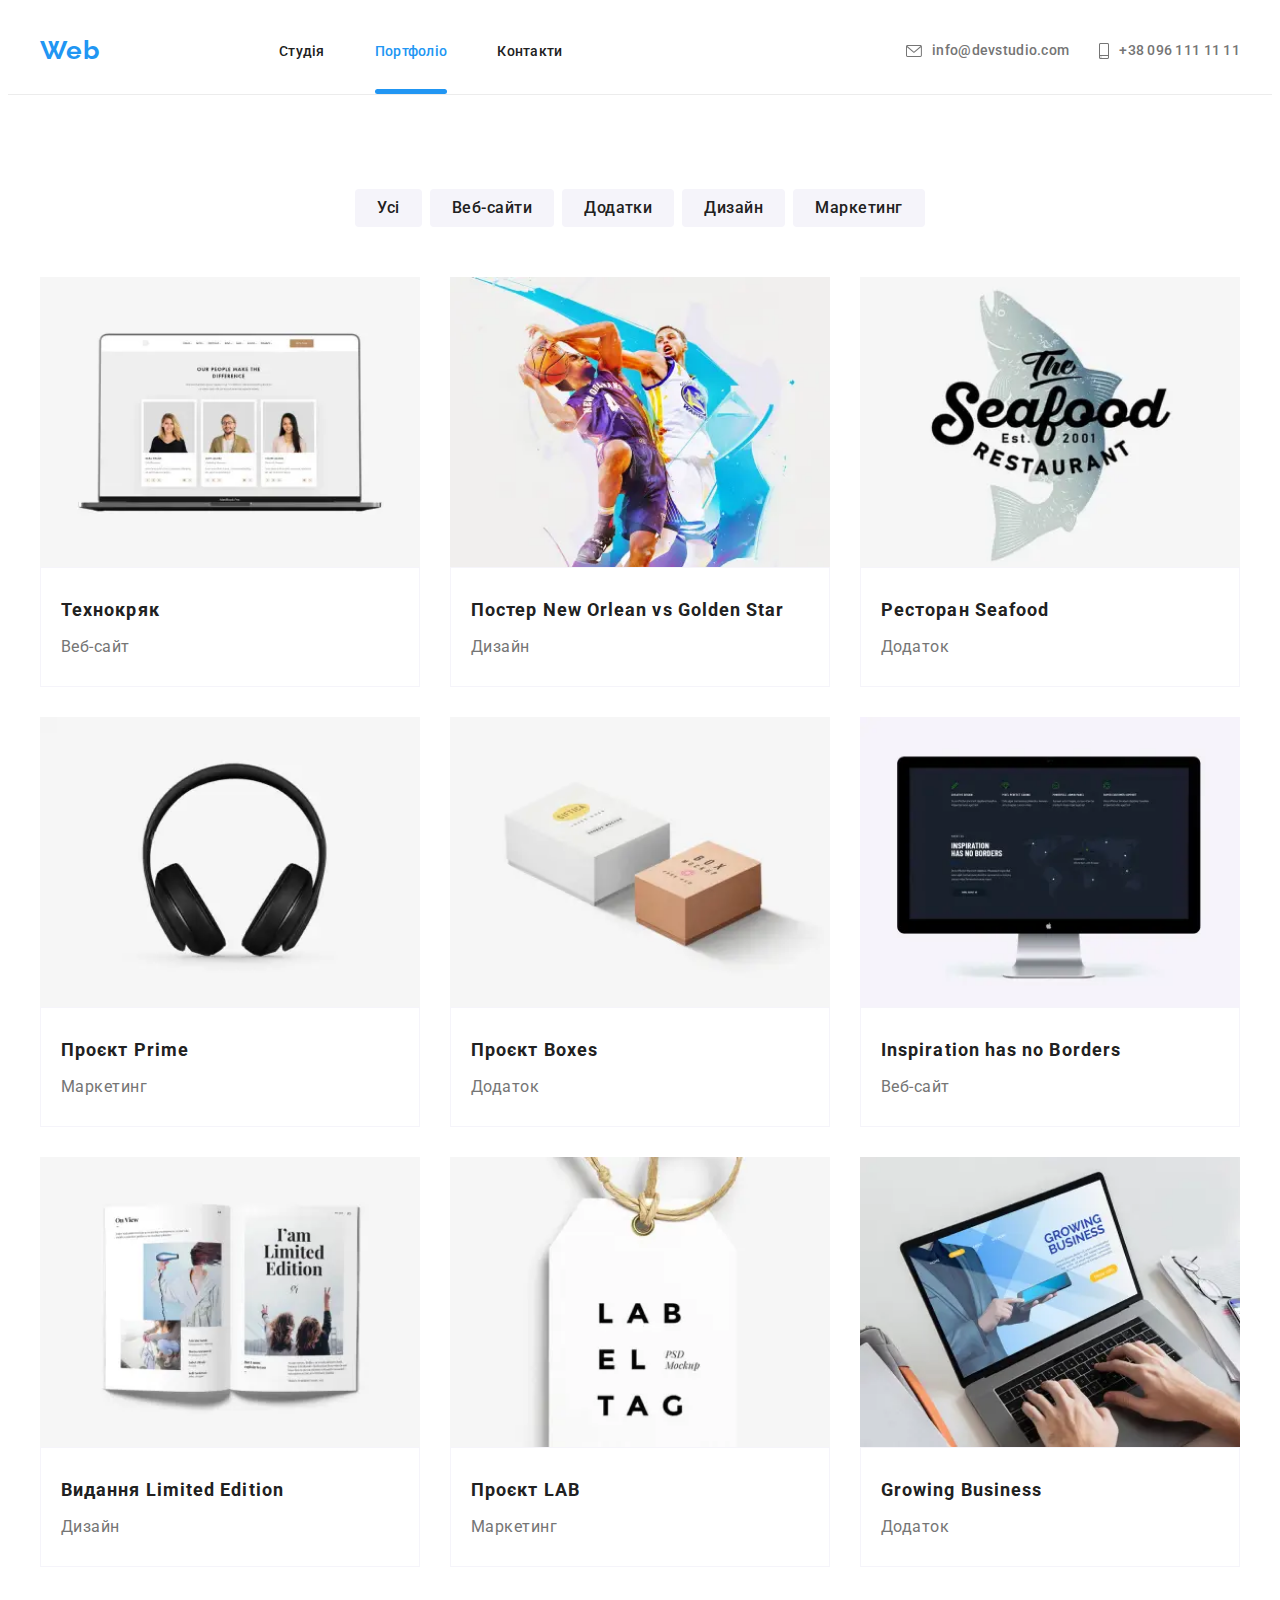
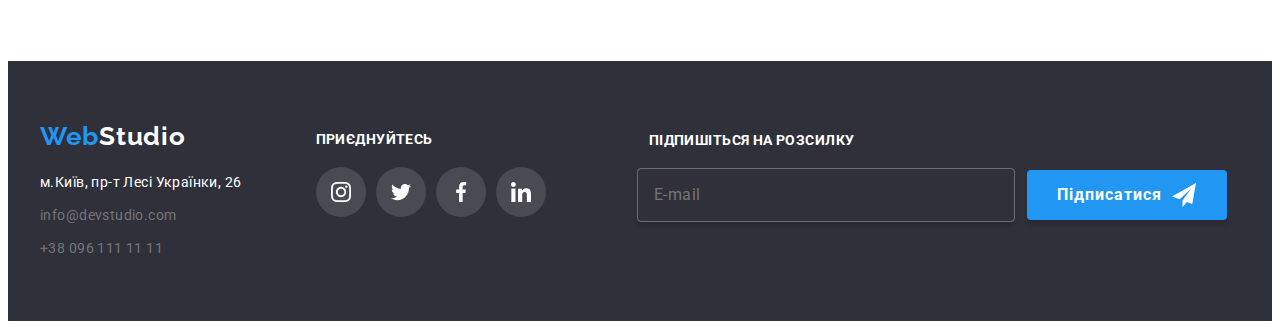
==== commit f0673d18: "error" ====
--- a/pages/portfolio.html
+++ b/pages/portfolio.html
@@ -30,7 +30,7 @@
                 <ul class="nav__list">
                     <li class="nav__item"><a class="nav__link" href="../index.html">Студія</a></li>
                     <li class="nav__item"><a class="nav__links" href="../pages/portfolio.html">Портфоліо</a></li>
-                    <li class="nav__item"><a class="nav__link" href="../pages/contact.html">Контакти</a></li>
+                    <li class="nav__item"><a class="nav__link" href="../pages/error.html">Контакти</a></li>
                 </ul>
             </nav>
             <ul class="header__list">
--- a/style/main.min.css
+++ b/style/main.min.css
@@ -1 +1 @@
-ul{list-style:none;margin:0;padding:0}a{text-decoration:none}h1,h2,h3,h4,p{margin:0}img{display:block;width:100%;height:auto;max-width:100%}address{font-style:normal}.container{max-width:1200px;margin:0 auto;padding:0 15px}@media screen and (min-width: 480px){.container{width:480px}}@media screen and (min-width: 768px){.container{width:768px}}@media screen and (min-width: 1200px){.container{width:1200px}}body{font-family:"Roboto"}.nav__link,.nav__links{font-size:14px;font-weight:500;line-height:1,14;letter-spacing:.28px}.header{padding:16px 0}@media screen and (min-width: 768px){.header{padding:21px 0}}@media screen and (min-width: 1200px){.header{padding:25px 0}}.header__container{display:flex;justify-content:center;align-items:center;flex-wrap:nowrap;flex-direction:row}.header__logo{color:#000;font-family:Raleway;font-size:24px;line-height:1.38;font-weight:700;margin-right:auto;letter-spacing:.72px}@media screen and (min-width: 768px){.header__logo{margin-right:88px}}@media screen and (min-width: 1200px){.header__logo{font-size:26px;letter-spacing:.78px;margin-right:93px}}.header__btn{border:none;background-color:rgba(0,0,0,0)}@media screen and (min-width: 768px){.header__btn{display:none}}.header__menu{width:40px;height:40px;fill:#000}.header__span{color:#2196f3;font-family:Raleway;font-size:26px;font-weight:700;letter-spacing:.78px}.header__list{display:none;flex-direction:column;gap:10px;margin-left:auto}@media screen and (min-width: 768px){.header__list{display:flex}}@media screen and (min-width: 1200px){.header__list{gap:30px;flex-direction:row}}.header__link{display:flex;align-items:center;color:#757575;font-family:Roboto;font-size:12px;font-weight:500;line-height:1.14;letter-spacing:.24px;transition-property:color;transition-duration:250ms;transition-timing-function:cubic-bezier(0.4, 0, 0.2, 1)}@media screen and (min-width: 1200px){.header__link{font-size:14px;letter-spacing:.28px}}.header__img{width:16px;height:12px;margin-right:10px;fill:#757575}.header__image{width:10px;height:16px;margin-right:10px;fill:#757575;transition-property:fill;transition-duration:250ms;transition-timing-function:cubic-bezier(0.4, 0, 0.2, 1)}.header__link:hover,.header__link:focus{color:#2196f3}.header__link:hover .header__image,.header__link:focus .header__image{fill:#2196f3}.header__link:hover .header__img,.header__link:focus .header__img{fill:#2196f3}.nav{display:none}@media screen and (min-width: 768px){.nav{display:block}}.nav__item{position:relative}.nav__list{display:flex;gap:50px;margin-right:290px}@media screen and (min-width: 768px){.nav__list{margin-right:96px}}.nav__links{color:#2196f3;font-family:Roboto;transition-property:color;transition-duration:250ms}.nav__links:hover{color:#2196f3}.nav__links::after{content:"";display:block;width:100%;height:5px;background-color:#2196f3;border-radius:20px;margin-top:13px;position:absolute;top:35px}.nav__link{color:#212121;font-family:Roboto;transition-property:color;transition-duration:250ms}.nav__link:hover,.nav__link:focus{color:#2196f3}.nav__link::after{content:"";display:block;width:100%;height:5px;background-color:#2196f3;border-radius:20px;margin-top:13px;position:absolute;top:35px;opacity:0;transform:scale(0);transition:transform 1s}.nav__link:hover::after,.nav__link:focus::after{opacity:1;transform:scale(1)}.nav__links{color:#2196f3;font-family:Roboto;transition-property:color;transition-duration:250ms}.nav__links:hover{color:#2196f3}.nav__links::after{content:"";display:block;width:100%;height:5px;background-color:#2196f3;border-radius:20px;margin-top:13px;position:absolute;top:35px}.menu{background-color:#fff;position:fixed;display:flex;flex-direction:column;justify-content:space-between;top:0;left:0;width:100vw;opacity:1;height:100vh;box-shadow:0px 4px 8px 0px rgba(0,0,0,.04),0px 2px 4px 0px rgba(0,0,0,.08),0px 1px 3px 0px rgba(0,0,0,.16);padding:48px 0px 48px 40px;z-index:1}.is-hidden{opacity:0;pointer-events:none}.menu__btn{border:none;background-color:rgba(0,0,0,0);position:absolute;top:10px;right:15px}.menu__close{width:40px;height:40px;fill:#212121}.menu__item:first-child{margin-bottom:36px}.menu__item:nth-child(2){margin-bottom:32px}.menu__link{color:#212121;font-size:40px;font-weight:500;line-height:1.17;letter-spacing:.8px}.menu__link:hover{color:#2196f3}.menu__item-contact:first-child{margin-bottom:32px}.menu__link-contact{color:#757575;font-family:Roboto;font-size:24px;font-style:normal;font-weight:500;line-height:1.16;letter-spacing:.48px}.menu__item-contact:first-child .menu__link-contact{color:#2196f3;font-size:34px;line-height:1.17;letter-spacing:.68px}.menu__list-social{margin-top:64px;display:flex;flex-wrap:wrap}.menu__link-social{color:#2196f3;font-size:18px;font-weight:500;line-height:1.22;letter-spacing:.36px}.menu__item-social:not(:last-child){margin-right:10px;display:flex}.menu__item-social:not(:last-child)::after{content:"";width:1px;height:22px;background:rgba(33,33,33,.2);margin-left:10px}.line{background:#ececec;width:100%;height:1px}.hero{padding:118px 0;text-align:center;background-image:linear-gradient(rgba(47, 48, 58, 0.4), rgba(47, 48, 58, 0.4)),url(../imges/mobile/hero-mobile@1x.webp);background-position:center;background-repeat:no-repeat;background-size:cover;text-align:center}@media(min-device-pixel-ratio: 2),(-webkit-min-device-pixel-ratio: 2),(min-resolution: 192dpi),(min-resolution: 2dppx){.hero{background-image:linear-gradient(rgba(47, 48, 58, 0.4), rgba(47, 48, 58, 0.4)),url(../imges/mobile/hero-mobile@2x.webp)}}@media screen and (min-width: 768px){.hero{background-image:linear-gradient(rgba(47, 48, 58, 0.4), rgba(47, 48, 58, 0.4)),url(../imges/tablet/hero-tablet@1x.webp)}}@media screen and (min-width: 768px)and (min-device-pixel-ratio: 2),screen and (min-width: 768px)and (-webkit-min-device-pixel-ratio: 2),screen and (min-width: 768px)and (min-resolution: 192dpi),screen and (min-width: 768px)and (min-resolution: 2dppx){.hero{background-image:linear-gradient(rgba(47, 48, 58, 0.4), rgba(47, 48, 58, 0.4)),url(../imges/tablet/hero-tablet@2x.webp)}}@media screen and (min-width: 1200px){.hero{padding-top:200px;padding-bottom:200px;background-image:linear-gradient(rgba(47, 48, 58, 0.4), rgba(47, 48, 58, 0.4)),url(../imges/desktop/hero-desktop@1x.webp)}}@media screen and (min-width: 1200px)and (min-device-pixel-ratio: 2),screen and (min-width: 1200px)and (-webkit-min-device-pixel-ratio: 2),screen and (min-width: 1200px)and (min-resolution: 192dpi),screen and (min-width: 1200px)and (min-resolution: 2dppx){.hero{background-image:linear-gradient(rgba(47, 48, 58, 0.4), rgba(47, 48, 58, 0.4)),url(../imges/desktop/hero-desktop@2x.webp)}}@media screen and (min-width: 1200px)and (min-width: 1200px){.hero{padding:200px 0}}.hero__title{color:#fff;text-align:center;font-family:Roboto;font-size:26px;font-weight:900;line-height:1.16;letter-spacing:1.56px;text-transform:uppercase;width:100%;text-align:center;margin:0 auto;margin-bottom:30px}@media screen and (min-width: 480px){.hero__title{width:360px}}@media screen and (min-width: 1200px){.hero__title{font-size:44px;line-height:1.36;letter-spacing:2.64px;width:696px}}.hero__btn{color:#fff;font-family:Roboto;font-size:16px;font-weight:700;line-height:1.87;letter-spacing:.96px;border-radius:4px;background-color:#2196f3;padding:10px 24px;border:none;box-shadow:0px 4px 4px 0px rgba(0,0,0,.15)}@media screen and (min-width: 1200px){.hero__btn{padding:10px 32px}}.advantages{padding-top:60px}@media screen and (min-width: 1200px){.advantages{padding-top:94px}}.advantages__item::before{content:"";display:block;margin-bottom:30px;width:100%;height:120px;border-radius:4px;background:#f5f4fa;background-image:url(../imges/antenna.png);background-repeat:no-repeat;background-position:center}@media screen and (min-width: 480px){.advantages__item::before{width:450px;height:120px}}@media screen and (min-width: 768px){.advantages__item::before{width:354px;height:120px}}@media screen and (min-width: 1200px){.advantages__item::before{width:270px;height:120px}}.advantages__item:nth-child(2)::before{background-image:url(../imges/clock.png)}.advantages__item:nth-child(3)::before{background-image:url(../imges/diagram.png)}.advantages__item:nth-child(4)::before{background-image:url(../imges/astronaut.png)}.advantages__list{display:flex;flex-direction:column;gap:30px}@media screen and (min-width: 768px){.advantages__list{flex-wrap:wrap;flex-direction:row}}@media screen and (min-width: 1200px){.advantages__list{justify-content:center;flex-direction:row}}.advantages__title{color:#212121;font-family:Roboto;font-size:14px;font-weight:700;letter-spacing:.42px;text-transform:uppercase;margin-bottom:10px}.advantages__text{color:#757575;font-family:Roboto;font-size:14px;font-weight:400;line-height:1.71;letter-spacing:.42px;width:100%}@media screen and (min-width: 480px){.advantages__text{width:450px}}@media screen and (min-width: 768px){.advantages__text{width:354px}}@media screen and (min-width: 1200px){.advantages__text{width:270px}}.work{padding-top:94px;padding-bottom:94px;display:none}@media screen and (min-width: 1200px){.work{display:block}}.work__text{color:#212121;text-align:center;font-family:Roboto;font-size:36px;font-weight:700;letter-spacing:1.08px}.work__list{display:flex;margin-top:50px;gap:30px}.work__box{position:relative}.work__btn{color:#fff;text-align:center;font-family:Roboto;font-size:14px;font-weight:700;letter-spacing:.42px;text-transform:uppercase;position:absolute;width:370px;height:70px;background:rgba(47,48,58,.8);border:none;top:224px}.team{background:#f5f4fa;padding:60px 0}@media screen and (min-width: 1200px){.team{padding:94px 0}}.team__list{display:flex;flex-direction:column;gap:30px}@media screen and (min-width: 768px){.team__list{flex-wrap:wrap;flex-direction:row}}@media screen and (min-width: 1200px){.team__list{flex-direction:row}}.team__img{width:100%;height:320px}@media screen and (min-width: 480px){.team__img{width:450px;height:460px}}@media screen and (min-width: 768px){.team__img{width:354px;height:374px}}@media screen and (min-width: 1200px){.team__img{width:270px;height:260px}}.team__title{color:#212121;text-align:center;font-family:Roboto;font-size:28px;font-weight:700;letter-spacing:.84px;margin-bottom:50px}@media screen and (min-width: 1200px){.team__title{font-size:36px;letter-spacing:1.08px}}.team__name{color:#212121;font-family:Roboto;font-size:16px;font-weight:500;letter-spacing:.48px}.team__text{color:#757575;font-family:Roboto;font-size:16px;font-weight:400;letter-spacing:.48px;margin-top:10px}.team__item{border-radius:0px 0px 4px 4px;box-shadow:0px 1px 3px 0px rgba(0,0,0,.12),0px 1px 1px 0px rgba(0,0,0,.14),0px 2px 1px 0px rgba(0,0,0,.2)}.team__container{border-radius:0px 0px 4px 4px;background:#fff;text-align:center;padding-top:30px;padding-bottom:30px;width:100%;height:162px}@media screen and (min-width: 768px){.team__container{width:450px;height:162px}}@media screen and (min-width: 768px){.team__container{width:354px}}@media screen and (min-width: 1200px){.team__container{width:270px;height:168px}}.team__lists{display:flex;justify-content:center;align-items:center;flex-wrap:nowrap;flex-direction:row;gap:10px;margin-top:16px}.team__link{width:50px;height:50px;border-radius:50%;display:flex;justify-content:center;align-items:center;flex-wrap:nowrap;flex-direction:row;transition-property:background-color;transition-duration:250ms;transition-timing-function:cubic-bezier(0.4, 0, 0.2, 1)}.team__link:hover,.team__link:focus{background-color:#2196f3}.team__link:hover .team__svg,.team__link:focus .team__svg{fill:#fff}.team__svg{width:20px;height:20px;fill:#afb1b8;transition-property:fill;transition-duration:250ms;transition-timing-function:cubic-bezier(0.4, 0, 0.2, 1)}.customers{padding-top:94px;padding-bottom:94px;text-align:center}.customers__list{display:flex;flex-wrap:wrap;gap:30px}@media screen and (min-width: 1200px){.customers__list{flex-wrap:nowrap}}.customers__text{display:flex;justify-content:center;color:#212121;text-align:center;font-family:Roboto;font-size:28px;font-weight:700;letter-spacing:.84px;margin-bottom:50px}@media screen and (min-width: 1200px){.customers__text{font-size:36px;letter-spacing:1.08px}}.customers__item{flex-basis:calc((100% - 30px)/2)}@media screen and (min-width: 768px){.customers__item{flex-basis:calc((100% - 60px)/3)}}@media screen and (min-width: 1200px){.customers__item{flex-basis:calc((100% - 150px)/6)}}.customers__link{border-radius:4px;width:100%;height:92px;border:2px solid #e0e0e0;display:flex;justify-content:center;align-items:center;flex-wrap:nowrap;flex-direction:row;transition-property:border-color;transition-duration:250ms;transition-timing-function:cubic-bezier(0.4, 0, 0.2, 1)}@media screen and (min-width: 480px){.customers__link{width:210px}}@media screen and (min-width: 768px){.customers__link{width:226px}}@media screen and (min-width: 1200px){.customers__link{width:170px}}.customers__svg{width:106px;height:60px;fill:#afb1b8;transition-property:fill;transition-duration:250ms;transition-timing-function:cubic-bezier(0.4, 0, 0.2, 1)}.customers__link:hover,.customers__link:focus{border-color:#2196f3}.customers__link:hover .customers__svg,.customers__link:focus .customers__svg{fill:#2196f3}.footer{padding:60px 0;background:#2f303a}.footer__address{margin-right:0;text-align:center}@media screen and (min-width: 1200px){.footer__address{margin-right:74px;text-align:start}}@media screen and (min-width: 768px){.footer__tablet{display:flex;justify-content:space-around}}.footer__svg{width:20px;height:20px;margin-top:32px;margin:12px;fill:#fff}@media screen and (min-width: 1200px){.footer__container{display:flex;justify-content:flex-start;align-items:baseline}}.footer__span{color:#2196f3;font-family:Raleway;font-size:24px;font-weight:700;letter-spacing:.72px}@media screen and (min-width: 1200px){.footer__span{font-size:26px;letter-spacing:.78}}.footer__logo{color:#fff;font-family:Raleway;font-size:24px;font-weight:700;letter-spacing:.72px;text-align:center}@media screen and (min-width: 1200px){.footer__logo{font-size:26px;letter-spacing:.78;text-align:start}}.social{margin-top:60px}@media screen and (min-width: 768px){.social{margin-top:0}}@media screen and (min-width: 1200px){.social{margin-top:10px}}.social__text{color:#fff;font-family:Roboto;font-size:14px;font-weight:700;letter-spacing:.42px;text-transform:uppercase;margin-bottom:20px;text-align:center}@media screen and (min-width: 1200px){.social__text{text-align:start}}.social__icons{display:flex;justify-content:center;gap:10px}@media screen and (min-width: 1200px){.social__icons{margin-left:0}}.social__icon{width:50px;height:50px;border-radius:50%;background-color:#4a4a52;display:flex;justify-content:center;align-items:center;flex-wrap:nowrap;flex-direction:row;transition:background-color 250ms cubic-bezier(0.4, 0, 0.2, 1)}.social__icon:hover{background-color:#2196f3}.social__icon:focus{background-color:#2196f3}.address{margin-top:20px;text-align:center}@media screen and (min-width: 1200px){.address{text-align:start}}.address__item{margin-top:9px}.address__list{margin-top:9px}.address__text{color:#fff;font-family:Roboto;font-size:14px;font-weight:400;line-height:1.71;letter-spacing:.42px;flex-wrap:nowrap}.address__link{color:#757575;font-family:Roboto;font-size:14px;font-weight:400;line-height:1.71;letter-spacing:.42px}.form{margin-top:60px}@media screen and (min-width: 1200px){.form{margin-top:0;margin-left:93px}}.form__text{color:#fff;font-family:Roboto;font-size:14px;font-weight:700;letter-spacing:.42px;text-transform:uppercase;text-align:center}@media screen and (min-width: 768px){.form__text{text-align:center}}@media screen and (min-width: 1200px){.form__text{margin-right:360px}}.form__lable{display:flex;justify-content:center;align-items:center;gap:20px;margin-top:20px;flex-wrap:wrap}@media screen and (min-width: 768px){.form__lable{flex-direction:column}}@media screen and (min-width: 1200px){.form__lable{flex-wrap:nowrap;gap:12px;flex-direction:row}}.form__input{display:flex;flex-direction:column;justify-content:center;color:rgba(255,255,255,.6);font-family:Roboto;font-size:16px;font-weight:400;line-height:125%;letter-spacing:.48px;width:450px;height:50px;border-radius:4px;border:1px solid rgba(255,255,255,.3);background-color:rgba(33,150,243,0);box-shadow:0px 4px 4px 0px rgba(0,0,0,.15);padding-left:16px}@media screen and (min-width: 1200px){.form__input{width:358px;height:50px;margin-right:0;margin-left:0}}.form__btn{color:#fff;text-align:center;font-family:Roboto;font-size:16px;font-weight:700;line-height:187%;letter-spacing:.96px;border-radius:4px;background:#2196f3;box-shadow:0px 4px 4px 0px rgba(0,0,0,.15);width:200px;height:50px;border:none;display:flex;justify-content:center;align-items:center;flex-wrap:nowrap;flex-direction:row;gap:10px}@media screen and (min-width: 1200px){.form__btn{margin-top:0}}.form__svg{width:24px;height:24px;fill:#fff}.backdrop{position:fixed;top:0;left:0;width:100%;height:100%;background-color:rgba(0,0,0,.2);opacity:1}.is-hidden{pointer-events:none;opacity:0}.is-hidden .modal{transform:translate(-1000px, 1000px)}.modal{background-color:#fff;position:absolute;top:50%;left:50%;width:450px;height:609px;transform:translate(-50%, -50%);padding:40px 40px 20px 40px;transition-property:transform;transition-duration:250ms;transition-timing-function:cubic-bezier(0.4, 0, 0.2, 1)}@media screen and (min-width: 1200px){.modal{width:528px;height:603px}}.modal__title{color:#212121;text-align:center;font-size:20px;font-weight:700;letter-spacing:.6px;margin-bottom:12px;width:370px}@media screen and (min-width: 1200px){.modal__title{width:auto}}.modal__label{color:#757575;font-size:12px;font-weight:400;letter-spacing:.12px}.modal__box{display:flex;align-items:center}.modal__input{font-family:"Inter";width:370px;height:40px;border-radius:4px;border:1px solid rgba(33,33,33,.2);margin-top:4px;margin-bottom:10px;display:block;text-indent:38px;transition-property:border,outline;transition-duration:250ms;transition-timing-function:cubic-bezier(0.4, 0, 0.2, 1)}@media screen and (min-width: 1200px){.modal__input{width:448px;height:40px}}.modal__input:focus,.modal__input:hover{border:1px solid #2196f3;outline:none}.modal__input:hover+.modal__svg,.modal__input:focus+.modal__svg{fill:#2196f3}.modal__svg{fill:#212121;position:absolute;width:20px;height:20px;margin-left:12px;margin-bottom:7px;margin-right:15px;transition-property:fill;transition-duration:250ms;transition-timing-function:cubic-bezier(0.4, 0, 0.2, 1)}.modal__comentt{width:370px;height:120px;border-radius:4px;border:1px solid rgba(33,33,33,.2);color:rgba(117,117,117,.5);font-size:14px;font-weight:400;letter-spacing:.14px;resize:none;padding:12px 16px;margin:4px 0 25px 0;display:block;transition-property:border,outline;transition-duration:250ms;transition-timing-function:cubic-bezier(0.4, 0, 0.2, 1)}@media screen and (min-width: 1200px){.modal__comentt{width:448px;height:120px;font-size:12px;font-weight:400;letter-spacing:.12px}}.modal__comentt:focus,.modal__comentt:hover{border:1px solid #2196f3;outline:none}.modal__span{color:#757575;font-size:12px;font-weight:400;letter-spacing:.36px;margin-left:8px;margin-right:4px}@media screen and (min-width: 1200px){.modal__span{font-size:14px;line-height:24px;letter-spacing:.42px}}.modal__link{color:#2196f3;font-size:12px;font-weight:400;letter-spacing:.36px;text-decoration-line:underline}@media screen and (min-width: 1200px){.modal__link{font-size:14px;line-height:24px;letter-spacing:.42px}}.modal__check{display:flex;justify-content:center;align-items:center;flex-wrap:nowrap;flex-direction:row}.modal__checkbox{width:16px;height:15px}.modal__btn{color:#fff;text-align:center;font-size:16px;font-weight:700;line-height:1.87;letter-spacing:.96px;margin:30px 85px;border-radius:4px;background:#2196f3;box-shadow:0px 4px 4px 0px rgba(0,0,0,.15);padding:10px 52px;border:none;transition-property:background-color;transition-duration:250ms;transition-timing-function:cubic-bezier(0.4, 0, 0.2, 1)}@media screen and (min-width: 1200px){.modal__btn{margin:30px 120px 20px 120px}}.modal__btn:hover,.modal__btn:focus{background-color:#188ce8}.modal__exit{width:18px;height:18px;fill:#000;transition-property:fill;transition-duration:250ms;transition-timing-function:cubic-bezier(0.4, 0, 0.2, 1)}.modal__close{width:30px;height:30px;border-radius:50%;border:1px solid rgba(0,0,0,.1);display:flex;justify-content:center;align-items:center;flex-wrap:nowrap;flex-direction:row;background-color:rgba(0,0,0,0);position:absolute;top:8px;right:8px;transition-property:border-color;transition-duration:250ms;transition-timing-function:cubic-bezier(0.4, 0, 0.2, 1)}.modal__close:hover,.modal__close:focus{border-color:#2196f3}.modal__close:hover .modal__exit,.modal__close:focus .modal__exit{fill:#2196f3}.portfolio{padding-top:94px;padding-bottom:94px}.portfolio__lists{display:flex;gap:8px;row-gap:15px;flex-wrap:wrap}@media screen and (min-width: 480px){.portfolio__lists{max-width:400px}}@media screen and (min-width: 768px){.portfolio__lists{justify-content:center;max-width:none}}.portfolio__btn{border-radius:4px;background:#f5f4fa;color:#212121;text-align:center;font-family:Roboto;font-size:16px;font-weight:500;line-height:1.625;letter-spacing:.48px;padding:6px 16px;border:none;transition-property:background-color,color,box-shadow;transition-duration:250ms;transition-timing-function:cubic-bezier(0.4, 0, 0.2, 1)}@media screen and (min-width: 480px){.portfolio__btn{padding:6px 22px}}.portfolio__btn:hover,.portfolio__btn:focus{border-radius:4px;background:#2196f3;box-shadow:0px 3px 1px 0px rgba(0,0,0,.1),0px 1px 2px 0px rgba(0,0,0,.08),0px 2px 2px 0px rgba(0,0,0,.12);color:#fff;text-align:center;font-family:Roboto;font-size:16px;font-weight:500;line-height:1.625;letter-spacing:.48px}.portfolio__content{border:1px solid #f5f4fa;padding:24px 20px}.portfolio__item{flex-basis:100%;transition-property:box-shadow;transition-duration:250ms;transition-timing-function:cubic-bezier(0.4, 0, 0.2, 1)}@media screen and (min-width: 768px){.portfolio__item{flex-basis:calc((100% - 30px)/2)}}@media screen and (min-width: 1200px){.portfolio__item{flex-basis:calc((100% - 60px)/3)}}.portfolio__item:hover{box-shadow:0px 1px 1px 0px rgba(0,0,0,.12),0px 4px 4px 0px rgba(0,0,0,.06),1px 4px 6px 0px rgba(0,0,0,.16)}.portfolio__item:hover .portfolio__text{opacity:1;transform:translateY(0)}.portfolio__box{position:relative;overflow:hidden}.portfolio__img{height:290px;z-index:-1}@media screen and (min-width: 1200px){.portfolio__img{width:380px}}.portfolio__text{position:absolute;opacity:0;top:0;left:0;padding:30px 24px;background-color:rgba(33,150,243,.9);color:#fff;font-family:Roboto;height:290px;font-size:18px;font-weight:400;line-height:1.55;letter-spacing:.54px;transform:translateY(100%);transition-property:opacity,transform;transition-duration:250ms;transition-timing-function:cubic-bezier(0.4, 0, 0.2, 1);transition-property:transform;transition-duration:250ms;transition-timing-function:cubic-bezier(0.4, 0, 0.2, 1)}@media screen and (min-width: 480px){.portfolio__text{padding:77px 24px}}.portfolio__name{color:#212121;font-family:Roboto;font-size:18px;font-weight:700;line-height:2;letter-spacing:1.08px;margin-bottom:4px}.portfolio__subtitle{color:#757575;font-family:Roboto;font-size:16px;font-weight:400;line-height:1.875;letter-spacing:.48px}.portfolio__list{display:flex;flex-direction:column;gap:30px;margin-top:50px}@media screen and (min-width: 768px){.portfolio__list{flex-wrap:wrap;flex-direction:row}}@media screen and (min-width: 1200px){.portfolio__list{flex-wrap:wrap;flex-direction:row}}/*# sourceMappingURL=main.min.css.map */+ul{list-style:none;margin:0;padding:0}a{text-decoration:none}h1,h2,h3,h4,p{margin:0}img{display:block;width:100%;height:auto;max-width:100%}address{font-style:normal}.container{max-width:1200px;margin:0 auto;padding:0 15px}@media screen and (min-width: 480px){.container{width:480px}}@media screen and (min-width: 768px){.container{width:768px}}@media screen and (min-width: 1200px){.container{width:1200px}}body{font-family:"Roboto"}.nav__link,.nav__links{font-size:14px;font-weight:500;line-height:1,14;letter-spacing:.28px}.header{padding:16px 0}@media screen and (min-width: 768px){.header{padding:21px 0}}@media screen and (min-width: 1200px){.header{padding:25px 0}}.header__container{display:flex;justify-content:center;align-items:center;flex-wrap:nowrap;flex-direction:row}.header__logo{color:#000;font-family:"Raleway";font-weight:700;line-height:1.38;font-size:24px;letter-spacing:.78px;margin-right:auto;background:url(https://mir-s3-cdn-cf.behance.net/project_modules/disp/b6d69a19730059.562fc1b737102.gif);background-size:cover;background-position:center;-webkit-background-clip:text;background-clip:text;color:rgba(0,0,0,0)}@media screen and (min-width: 768px){.header__logo{margin-right:88px}}@media screen and (min-width: 1200px){.header__logo{font-size:26px;letter-spacing:.78px;margin-right:93px}}.header__btn{border:none;background-color:rgba(0,0,0,0)}@media screen and (min-width: 768px){.header__btn{display:none}}.header__menu{width:40px;height:40px;fill:#000}.header__span{color:#2196f3;font-family:Raleway;font-size:26px;font-weight:700;letter-spacing:.78px}.header__list{display:none;flex-direction:column;gap:10px;margin-left:auto}@media screen and (min-width: 768px){.header__list{display:flex}}@media screen and (min-width: 1200px){.header__list{gap:30px;flex-direction:row}}.header__link{display:flex;align-items:center;color:#757575;font-family:Roboto;font-size:12px;font-weight:500;line-height:1.14;letter-spacing:.24px;transition-property:color;transition-duration:250ms;transition-timing-function:cubic-bezier(0.4, 0, 0.2, 1)}@media screen and (min-width: 1200px){.header__link{font-size:14px;letter-spacing:.28px}}.header__img{width:16px;height:12px;margin-right:10px;fill:#757575}.header__image{width:10px;height:16px;margin-right:10px;fill:#757575;transition-property:fill;transition-duration:250ms;transition-timing-function:cubic-bezier(0.4, 0, 0.2, 1)}.header__link:hover,.header__link:focus{color:#2196f3}.header__link:hover .header__image,.header__link:focus .header__image{fill:#2196f3}.header__link:hover .header__img,.header__link:focus .header__img{fill:#2196f3}.nav{display:none}@media screen and (min-width: 768px){.nav{display:block}}.nav__item{position:relative}.nav__list{display:flex;gap:50px;margin-right:290px}@media screen and (min-width: 768px){.nav__list{margin-right:96px}}.nav__links{color:#2196f3;font-family:Roboto;transition-property:color;transition-duration:250ms}.nav__links:hover{color:#2196f3}.nav__links::after{content:"";display:block;width:100%;height:5px;background-color:#2196f3;border-radius:20px;margin-top:13px;position:absolute;top:35px}.nav__link{color:#212121;font-family:Roboto;transition-property:color;transition-duration:250ms}.nav__link:hover,.nav__link:focus{color:#2196f3}.nav__link::after{content:"";display:block;width:100%;height:5px;background-color:#2196f3;border-radius:20px;margin-top:13px;position:absolute;top:35px;opacity:0;transform:scale(0);transition:transform 1s}.nav__link:hover::after,.nav__link:focus::after{opacity:1;transform:scale(1)}.nav__links{color:#2196f3;font-family:Roboto;transition-property:color;transition-duration:250ms}.nav__links:hover{color:#2196f3}.nav__links::after{content:"";display:block;width:100%;height:5px;background-color:#2196f3;border-radius:20px;margin-top:13px;position:absolute;top:35px}.menu{background-color:#fff;position:fixed;display:flex;flex-direction:column;justify-content:space-between;top:0;left:0;width:100vw;opacity:1;height:100vh;box-shadow:0px 4px 8px 0px rgba(0,0,0,.04),0px 2px 4px 0px rgba(0,0,0,.08),0px 1px 3px 0px rgba(0,0,0,.16);padding:48px 0px 48px 40px;z-index:1}.is-hidden{opacity:0;pointer-events:none}.menu__btn{border:none;background-color:rgba(0,0,0,0);position:absolute;top:10px;right:15px}.menu__close{width:40px;height:40px;fill:#212121}.menu__item:first-child{margin-bottom:36px}.menu__item:nth-child(2){margin-bottom:32px}.menu__link{color:#212121;font-size:40px;font-weight:500;line-height:1.17;letter-spacing:.8px}.menu__link:hover{color:#2196f3}.menu__item-contact:first-child{margin-bottom:32px}.menu__link-contact{color:#757575;font-family:Roboto;font-size:24px;font-style:normal;font-weight:500;line-height:1.16;letter-spacing:.48px}.menu__item-contact:first-child .menu__link-contact{color:#2196f3;font-size:34px;line-height:1.17;letter-spacing:.68px}.menu__list-social{margin-top:64px;display:flex;flex-wrap:wrap}.menu__link-social{color:#2196f3;font-size:18px;font-weight:500;line-height:1.22;letter-spacing:.36px}.menu__item-social:not(:last-child){margin-right:10px;display:flex}.menu__item-social:not(:last-child)::after{content:"";width:1px;height:22px;background:rgba(33,33,33,.2);margin-left:10px}.line{background:#ececec;width:100%;height:1px}.hero{padding:118px 0;text-align:center;background-image:linear-gradient(rgba(47, 48, 58, 0.4), rgba(47, 48, 58, 0.4)),url(../imges/mobile/hero-mobile@1x.webp);background-position:center;background-repeat:no-repeat;background-size:cover;text-align:center}@media(min-device-pixel-ratio: 2),(-webkit-min-device-pixel-ratio: 2),(min-resolution: 192dpi),(min-resolution: 2dppx){.hero{background-image:linear-gradient(rgba(47, 48, 58, 0.4), rgba(47, 48, 58, 0.4)),url(../imges/mobile/hero-mobile@2x.webp)}}@media screen and (min-width: 768px){.hero{background-image:linear-gradient(rgba(47, 48, 58, 0.4), rgba(47, 48, 58, 0.4)),url(../imges/tablet/hero-tablet@1x.webp)}}@media screen and (min-width: 768px)and (min-device-pixel-ratio: 2),screen and (min-width: 768px)and (-webkit-min-device-pixel-ratio: 2),screen and (min-width: 768px)and (min-resolution: 192dpi),screen and (min-width: 768px)and (min-resolution: 2dppx){.hero{background-image:linear-gradient(rgba(47, 48, 58, 0.4), rgba(47, 48, 58, 0.4)),url(../imges/tablet/hero-tablet@2x.webp)}}@media screen and (min-width: 1200px){.hero{padding-top:200px;padding-bottom:200px;background-image:linear-gradient(rgba(47, 48, 58, 0.4), rgba(47, 48, 58, 0.4)),url(../imges/desktop/hero-desktop@1x.webp)}}@media screen and (min-width: 1200px)and (min-device-pixel-ratio: 2),screen and (min-width: 1200px)and (-webkit-min-device-pixel-ratio: 2),screen and (min-width: 1200px)and (min-resolution: 192dpi),screen and (min-width: 1200px)and (min-resolution: 2dppx){.hero{background-image:linear-gradient(rgba(47, 48, 58, 0.4), rgba(47, 48, 58, 0.4)),url(../imges/desktop/hero-desktop@2x.webp)}}@media screen and (min-width: 1200px)and (min-width: 1200px){.hero{padding:200px 0}}.hero__title{color:#fff;text-align:center;font-family:Roboto;font-size:26px;font-weight:900;line-height:1.16;letter-spacing:1.56px;text-transform:uppercase;width:100%;text-align:center;margin:0 auto;margin-bottom:30px}@media screen and (min-width: 480px){.hero__title{width:360px}}@media screen and (min-width: 1200px){.hero__title{font-size:44px;line-height:1.36;letter-spacing:2.64px;width:696px}}.hero__btn{color:#fff;font-family:Roboto;font-size:16px;font-weight:700;line-height:1.87;letter-spacing:.96px;border-radius:4px;background-color:#2196f3;padding:10px 24px;border:none;box-shadow:0px 4px 4px 0px rgba(0,0,0,.15)}@media screen and (min-width: 1200px){.hero__btn{padding:10px 32px}}.advantages{padding-top:60px}@media screen and (min-width: 1200px){.advantages{padding-top:94px}}.advantages__item::before{content:"";display:block;margin-bottom:30px;width:100%;height:120px;border-radius:4px;background:#f5f4fa;background-image:url(../imges/antenna.png);background-repeat:no-repeat;background-position:center}@media screen and (min-width: 480px){.advantages__item::before{width:450px;height:120px}}@media screen and (min-width: 768px){.advantages__item::before{width:354px;height:120px}}@media screen and (min-width: 1200px){.advantages__item::before{width:270px;height:120px}}.advantages__item:nth-child(2)::before{background-image:url(../imges/clock.png)}.advantages__item:nth-child(3)::before{background-image:url(../imges/diagram.png)}.advantages__item:nth-child(4)::before{background-image:url(../imges/astronaut.png)}.advantages__list{display:flex;flex-direction:column;gap:30px}@media screen and (min-width: 768px){.advantages__list{flex-wrap:wrap;flex-direction:row}}@media screen and (min-width: 1200px){.advantages__list{justify-content:center;flex-direction:row}}.advantages__title{color:#212121;font-family:Roboto;font-size:14px;font-weight:700;letter-spacing:.42px;text-transform:uppercase;margin-bottom:10px}.advantages__text{color:#757575;font-family:Roboto;font-size:14px;font-weight:400;line-height:1.71;letter-spacing:.42px;width:100%}@media screen and (min-width: 480px){.advantages__text{width:450px}}@media screen and (min-width: 768px){.advantages__text{width:354px}}@media screen and (min-width: 1200px){.advantages__text{width:270px}}.work{padding-top:94px;padding-bottom:94px;display:none}@media screen and (min-width: 1200px){.work{display:block}}.work__text{color:#212121;text-align:center;font-family:Roboto;font-size:36px;font-weight:700;letter-spacing:1.08px}.work__list{display:flex;margin-top:50px;gap:30px}.work__box{position:relative}.work__btn{color:#fff;text-align:center;font-family:Roboto;font-size:14px;font-weight:700;letter-spacing:.42px;text-transform:uppercase;position:absolute;width:370px;height:70px;background:rgba(47,48,58,.8);border:none;top:224px}.team{background:#f5f4fa;padding:60px 0}@media screen and (min-width: 1200px){.team{padding:94px 0}}.team__list{display:flex;flex-direction:column;gap:30px}@media screen and (min-width: 768px){.team__list{flex-wrap:wrap;flex-direction:row}}@media screen and (min-width: 1200px){.team__list{flex-direction:row}}.team__img{width:100%;height:320px}@media screen and (min-width: 480px){.team__img{width:450px;height:460px}}@media screen and (min-width: 768px){.team__img{width:354px;height:374px}}@media screen and (min-width: 1200px){.team__img{width:270px;height:260px}}.team__title{color:#212121;text-align:center;font-family:Roboto;font-size:28px;font-weight:700;letter-spacing:.84px;margin-bottom:50px}@media screen and (min-width: 1200px){.team__title{font-size:36px;letter-spacing:1.08px}}.team__name{color:#212121;font-family:Roboto;font-size:16px;font-weight:500;letter-spacing:.48px}.team__text{color:#757575;font-family:Roboto;font-size:16px;font-weight:400;letter-spacing:.48px;margin-top:10px}.team__item{border-radius:0px 0px 4px 4px;box-shadow:0px 1px 3px 0px rgba(0,0,0,.12),0px 1px 1px 0px rgba(0,0,0,.14),0px 2px 1px 0px rgba(0,0,0,.2)}.team__container{border-radius:0px 0px 4px 4px;background:#fff;text-align:center;padding-top:30px;padding-bottom:30px;width:100%;height:162px}@media screen and (min-width: 768px){.team__container{width:450px;height:162px}}@media screen and (min-width: 768px){.team__container{width:354px}}@media screen and (min-width: 1200px){.team__container{width:270px;height:168px}}.team__lists{display:flex;justify-content:center;align-items:center;flex-wrap:nowrap;flex-direction:row;gap:10px;margin-top:16px}.team__link{width:50px;height:50px;border-radius:50%;display:flex;justify-content:center;align-items:center;flex-wrap:nowrap;flex-direction:row;transition-property:background-color;transition-duration:250ms;transition-timing-function:cubic-bezier(0.4, 0, 0.2, 1)}.team__link:hover,.team__link:focus{background-color:#2196f3}.team__link:hover .team__svg,.team__link:focus .team__svg{fill:#fff}.team__svg{width:20px;height:20px;fill:#afb1b8;transition-property:fill;transition-duration:250ms;transition-timing-function:cubic-bezier(0.4, 0, 0.2, 1)}.customers{padding-top:94px;padding-bottom:94px;text-align:center}.customers__list{display:flex;flex-wrap:wrap;gap:30px}@media screen and (min-width: 1200px){.customers__list{flex-wrap:nowrap}}.customers__text{display:flex;justify-content:center;color:#212121;text-align:center;font-family:Roboto;font-size:28px;font-weight:700;letter-spacing:.84px;margin-bottom:50px}@media screen and (min-width: 1200px){.customers__text{font-size:36px;letter-spacing:1.08px}}.customers__item{flex-basis:calc((100% - 30px)/2)}@media screen and (min-width: 768px){.customers__item{flex-basis:calc((100% - 60px)/3)}}@media screen and (min-width: 1200px){.customers__item{flex-basis:calc((100% - 150px)/6)}}.customers__link{border-radius:4px;width:100%;height:92px;border:2px solid #e0e0e0;display:flex;justify-content:center;align-items:center;flex-wrap:nowrap;flex-direction:row;transition-property:border-color;transition-duration:250ms;transition-timing-function:cubic-bezier(0.4, 0, 0.2, 1)}@media screen and (min-width: 480px){.customers__link{width:210px}}@media screen and (min-width: 768px){.customers__link{width:226px}}@media screen and (min-width: 1200px){.customers__link{width:170px}}.customers__svg{width:106px;height:60px;fill:#afb1b8;transition-property:fill;transition-duration:250ms;transition-timing-function:cubic-bezier(0.4, 0, 0.2, 1)}.customers__link:hover,.customers__link:focus{border-color:#2196f3}.customers__link:hover .customers__svg,.customers__link:focus .customers__svg{fill:#2196f3}.footer{padding:60px 0;background:#2f303a}.footer__address{margin-right:0;text-align:center}@media screen and (min-width: 1200px){.footer__address{margin-right:74px;text-align:start}}@media screen and (min-width: 768px){.footer__tablet{display:flex;justify-content:space-around}}.footer__svg{width:20px;height:20px;margin-top:32px;margin:12px;fill:#fff}@media screen and (min-width: 1200px){.footer__container{display:flex;justify-content:flex-start;align-items:baseline}}.footer__span{color:#2196f3;font-family:Raleway;font-size:24px;font-weight:700;letter-spacing:.72px}@media screen and (min-width: 1200px){.footer__span{font-size:26px;letter-spacing:.78}}.footer__logo{color:#fff;font-family:Raleway;font-size:24px;font-weight:700;letter-spacing:.72px;text-align:center}@media screen and (min-width: 1200px){.footer__logo{font-size:26px;letter-spacing:.78;text-align:start}}.social{margin-top:60px}@media screen and (min-width: 768px){.social{margin-top:0}}@media screen and (min-width: 1200px){.social{margin-top:10px}}.social__text{color:#fff;font-family:Roboto;font-size:14px;font-weight:700;letter-spacing:.42px;text-transform:uppercase;margin-bottom:20px;text-align:center}@media screen and (min-width: 1200px){.social__text{text-align:start}}.social__icons{display:flex;justify-content:center;gap:10px}@media screen and (min-width: 1200px){.social__icons{margin-left:0}}.social__icon{width:50px;height:50px;border-radius:50%;background-color:#4a4a52;display:flex;justify-content:center;align-items:center;flex-wrap:nowrap;flex-direction:row;transition:background-color 250ms cubic-bezier(0.4, 0, 0.2, 1)}.social__icon:hover{background-color:#2196f3}.social__icon:focus{background-color:#2196f3}.address{margin-top:20px;text-align:center}@media screen and (min-width: 1200px){.address{text-align:start}}.address__item{margin-top:9px}.address__list{margin-top:9px}.address__text{color:#fff;font-family:Roboto;font-size:14px;font-weight:400;line-height:1.71;letter-spacing:.42px;flex-wrap:nowrap}.address__link{color:#757575;font-family:Roboto;font-size:14px;font-weight:400;line-height:1.71;letter-spacing:.42px}.form{margin-top:60px}@media screen and (min-width: 1200px){.form{margin-top:0;margin-left:91px}}.form__text{color:#fff;font-family:Roboto;font-size:14px;font-weight:700;letter-spacing:.42px;text-transform:uppercase;text-align:center}@media screen and (min-width: 768px){.form__text{text-align:center}}@media screen and (min-width: 1200px){.form__text{margin-right:360px}}.form__lable{display:flex;justify-content:center;align-items:center;gap:20px;margin-top:20px;flex-wrap:wrap}@media screen and (min-width: 768px){.form__lable{flex-direction:column}}@media screen and (min-width: 1200px){.form__lable{flex-wrap:nowrap;gap:12px;flex-direction:row}}.form__input{display:flex;flex-direction:column;justify-content:center;color:rgba(255,255,255,.6);font-family:Roboto;font-size:16px;font-weight:400;line-height:125%;letter-spacing:.48px;width:450px;height:50px;border-radius:4px;border:1px solid rgba(255,255,255,.3);background-color:rgba(33,150,243,0);box-shadow:0px 4px 4px 0px rgba(0,0,0,.15);padding-left:16px}@media screen and (min-width: 1200px){.form__input{width:358px;height:50px;margin-right:0;margin-left:0}}.form__btn{color:#fff;text-align:center;font-family:Roboto;font-size:16px;font-weight:700;line-height:187%;letter-spacing:.96px;border-radius:4px;background:#2196f3;box-shadow:0px 4px 4px 0px rgba(0,0,0,.15);width:200px;height:50px;border:none;display:flex;justify-content:center;align-items:center;flex-wrap:nowrap;flex-direction:row;gap:10px}@media screen and (min-width: 1200px){.form__btn{margin-top:0}}.form__svg{width:24px;height:24px;fill:#fff}.backdrop{position:fixed;top:0;left:0;width:100%;height:100%;background-color:rgba(0,0,0,.2);opacity:1}.is-hidden{pointer-events:none;opacity:0}.is-hidden .modal{transform:translate(-1000px, 1000px)}.modal{background-color:#fff;position:absolute;top:50%;left:50%;width:450px;height:609px;transform:translate(-50%, -50%);padding:40px 40px 20px 40px;transition-property:transform;transition-duration:250ms;transition-timing-function:cubic-bezier(0.4, 0, 0.2, 1)}@media screen and (min-width: 1200px){.modal{width:528px;height:603px}}.modal__title{color:#212121;text-align:center;font-size:20px;font-weight:700;letter-spacing:.6px;margin-bottom:12px;width:370px}@media screen and (min-width: 1200px){.modal__title{width:auto}}.modal__label{color:#757575;font-size:12px;font-weight:400;letter-spacing:.12px}.modal__box{display:flex;align-items:center}.modal__input{font-family:"Inter";width:370px;height:40px;border-radius:4px;border:1px solid rgba(33,33,33,.2);margin-top:4px;margin-bottom:10px;display:block;text-indent:38px;transition-property:border,outline;transition-duration:250ms;transition-timing-function:cubic-bezier(0.4, 0, 0.2, 1)}@media screen and (min-width: 1200px){.modal__input{width:448px;height:40px}}.modal__input:focus,.modal__input:hover{border:1px solid #2196f3;outline:none}.modal__input:hover+.modal__svg,.modal__input:focus+.modal__svg{fill:#2196f3}.modal__svg{fill:#212121;position:absolute;width:20px;height:20px;margin-left:12px;margin-bottom:7px;margin-right:15px;transition-property:fill;transition-duration:250ms;transition-timing-function:cubic-bezier(0.4, 0, 0.2, 1)}.modal__comentt{width:370px;height:120px;border-radius:4px;border:1px solid rgba(33,33,33,.2);color:rgba(117,117,117,.5);font-size:14px;font-weight:400;letter-spacing:.14px;resize:none;padding:12px 16px;margin:4px 0 25px 0;display:block;transition-property:border,outline;transition-duration:250ms;transition-timing-function:cubic-bezier(0.4, 0, 0.2, 1)}@media screen and (min-width: 1200px){.modal__comentt{width:448px;height:120px;font-size:12px;font-weight:400;letter-spacing:.12px}}.modal__comentt:focus,.modal__comentt:hover{border:1px solid #2196f3;outline:none}.modal__span{color:#757575;font-size:12px;font-weight:400;letter-spacing:.36px;margin-left:8px;margin-right:4px}@media screen and (min-width: 1200px){.modal__span{font-size:14px;line-height:24px;letter-spacing:.42px}}.modal__link{color:#2196f3;font-size:12px;font-weight:400;letter-spacing:.36px;text-decoration-line:underline}@media screen and (min-width: 1200px){.modal__link{font-size:14px;line-height:24px;letter-spacing:.42px}}.modal__check{display:flex;justify-content:center;align-items:center;flex-wrap:nowrap;flex-direction:row}.modal__checkbox{width:16px;height:15px}.modal__btn{color:#fff;text-align:center;font-size:16px;font-weight:700;line-height:1.87;letter-spacing:.96px;margin:30px 85px;border-radius:4px;background:#2196f3;box-shadow:0px 4px 4px 0px rgba(0,0,0,.15);padding:10px 52px;border:none;transition-property:background-color;transition-duration:250ms;transition-timing-function:cubic-bezier(0.4, 0, 0.2, 1)}@media screen and (min-width: 1200px){.modal__btn{margin:30px 120px 20px 120px}}.modal__btn:hover,.modal__btn:focus{background-color:#188ce8}.modal__exit{width:18px;height:18px;fill:#000;transition-property:fill;transition-duration:250ms;transition-timing-function:cubic-bezier(0.4, 0, 0.2, 1)}.modal__close{width:30px;height:30px;border-radius:50%;border:1px solid rgba(0,0,0,.1);display:flex;justify-content:center;align-items:center;flex-wrap:nowrap;flex-direction:row;background-color:rgba(0,0,0,0);position:absolute;top:8px;right:8px;transition-property:border-color;transition-duration:250ms;transition-timing-function:cubic-bezier(0.4, 0, 0.2, 1)}.modal__close:hover,.modal__close:focus{border-color:#2196f3}.modal__close:hover .modal__exit,.modal__close:focus .modal__exit{fill:#2196f3}.portfolio{padding-top:94px;padding-bottom:94px}.portfolio__lists{display:flex;gap:8px;row-gap:15px;flex-wrap:wrap}@media screen and (min-width: 480px){.portfolio__lists{max-width:400px}}@media screen and (min-width: 768px){.portfolio__lists{justify-content:center;max-width:none}}.portfolio__btn{border-radius:4px;background:#f5f4fa;color:#212121;text-align:center;font-family:Roboto;font-size:16px;font-weight:500;line-height:1.625;letter-spacing:.48px;padding:6px 16px;border:none;transition-property:background-color,color,box-shadow;transition-duration:250ms;transition-timing-function:cubic-bezier(0.4, 0, 0.2, 1)}@media screen and (min-width: 480px){.portfolio__btn{padding:6px 22px}}.portfolio__btn:hover,.portfolio__btn:focus{border-radius:4px;background:#2196f3;box-shadow:0px 3px 1px 0px rgba(0,0,0,.1),0px 1px 2px 0px rgba(0,0,0,.08),0px 2px 2px 0px rgba(0,0,0,.12);color:#fff;text-align:center;font-family:Roboto;font-size:16px;font-weight:500;line-height:1.625;letter-spacing:.48px}.portfolio__content{border:1px solid #f5f4fa;padding:24px 20px}.portfolio__item{flex-basis:100%;transition-property:box-shadow;transition-duration:250ms;transition-timing-function:cubic-bezier(0.4, 0, 0.2, 1)}@media screen and (min-width: 768px){.portfolio__item{flex-basis:calc((100% - 30px)/2)}}@media screen and (min-width: 1200px){.portfolio__item{flex-basis:calc((100% - 60px)/3)}}.portfolio__item:hover{box-shadow:0px 1px 1px 0px rgba(0,0,0,.12),0px 4px 4px 0px rgba(0,0,0,.06),1px 4px 6px 0px rgba(0,0,0,.16)}.portfolio__item:hover .portfolio__text{opacity:1;transform:translateY(0)}.portfolio__box{position:relative;overflow:hidden}.portfolio__img{height:290px;z-index:-1}@media screen and (min-width: 1200px){.portfolio__img{width:380px}}.portfolio__text{position:absolute;opacity:0;top:0;left:0;padding:30px 24px;background-color:rgba(33,150,243,.9);color:#fff;font-family:Roboto;height:290px;font-size:18px;font-weight:400;line-height:1.55;letter-spacing:.54px;transform:translateY(100%);transition-property:opacity,transform;transition-duration:250ms;transition-timing-function:cubic-bezier(0.4, 0, 0.2, 1);transition-property:transform;transition-duration:250ms;transition-timing-function:cubic-bezier(0.4, 0, 0.2, 1)}@media screen and (min-width: 480px){.portfolio__text{padding:77px 24px}}.portfolio__name{color:#212121;font-family:Roboto;font-size:18px;font-weight:700;line-height:2;letter-spacing:1.08px;margin-bottom:4px}.portfolio__subtitle{color:#757575;font-family:Roboto;font-size:16px;font-weight:400;line-height:1.875;letter-spacing:.48px}.portfolio__list{display:flex;flex-direction:column;gap:30px;margin-top:50px}@media screen and (min-width: 768px){.portfolio__list{flex-wrap:wrap;flex-direction:row}}@media screen and (min-width: 1200px){.portfolio__list{flex-wrap:wrap;flex-direction:row}}.page_404{padding:40px 0;background:#fff;font-family:"Arvo",serif}.page_404 img{width:100%}.txt{text-align:center}.four_zero_four_bg h1{font-size:80px}.four_zero_four_bg h3{font-size:80px}.link_404{color:#fff !important;padding:10px 20px;background:#39ac31;margin:20px 0;display:inline-block}.contant_box_404{margin-top:-50px}/*# sourceMappingURL=main.min.css.map */